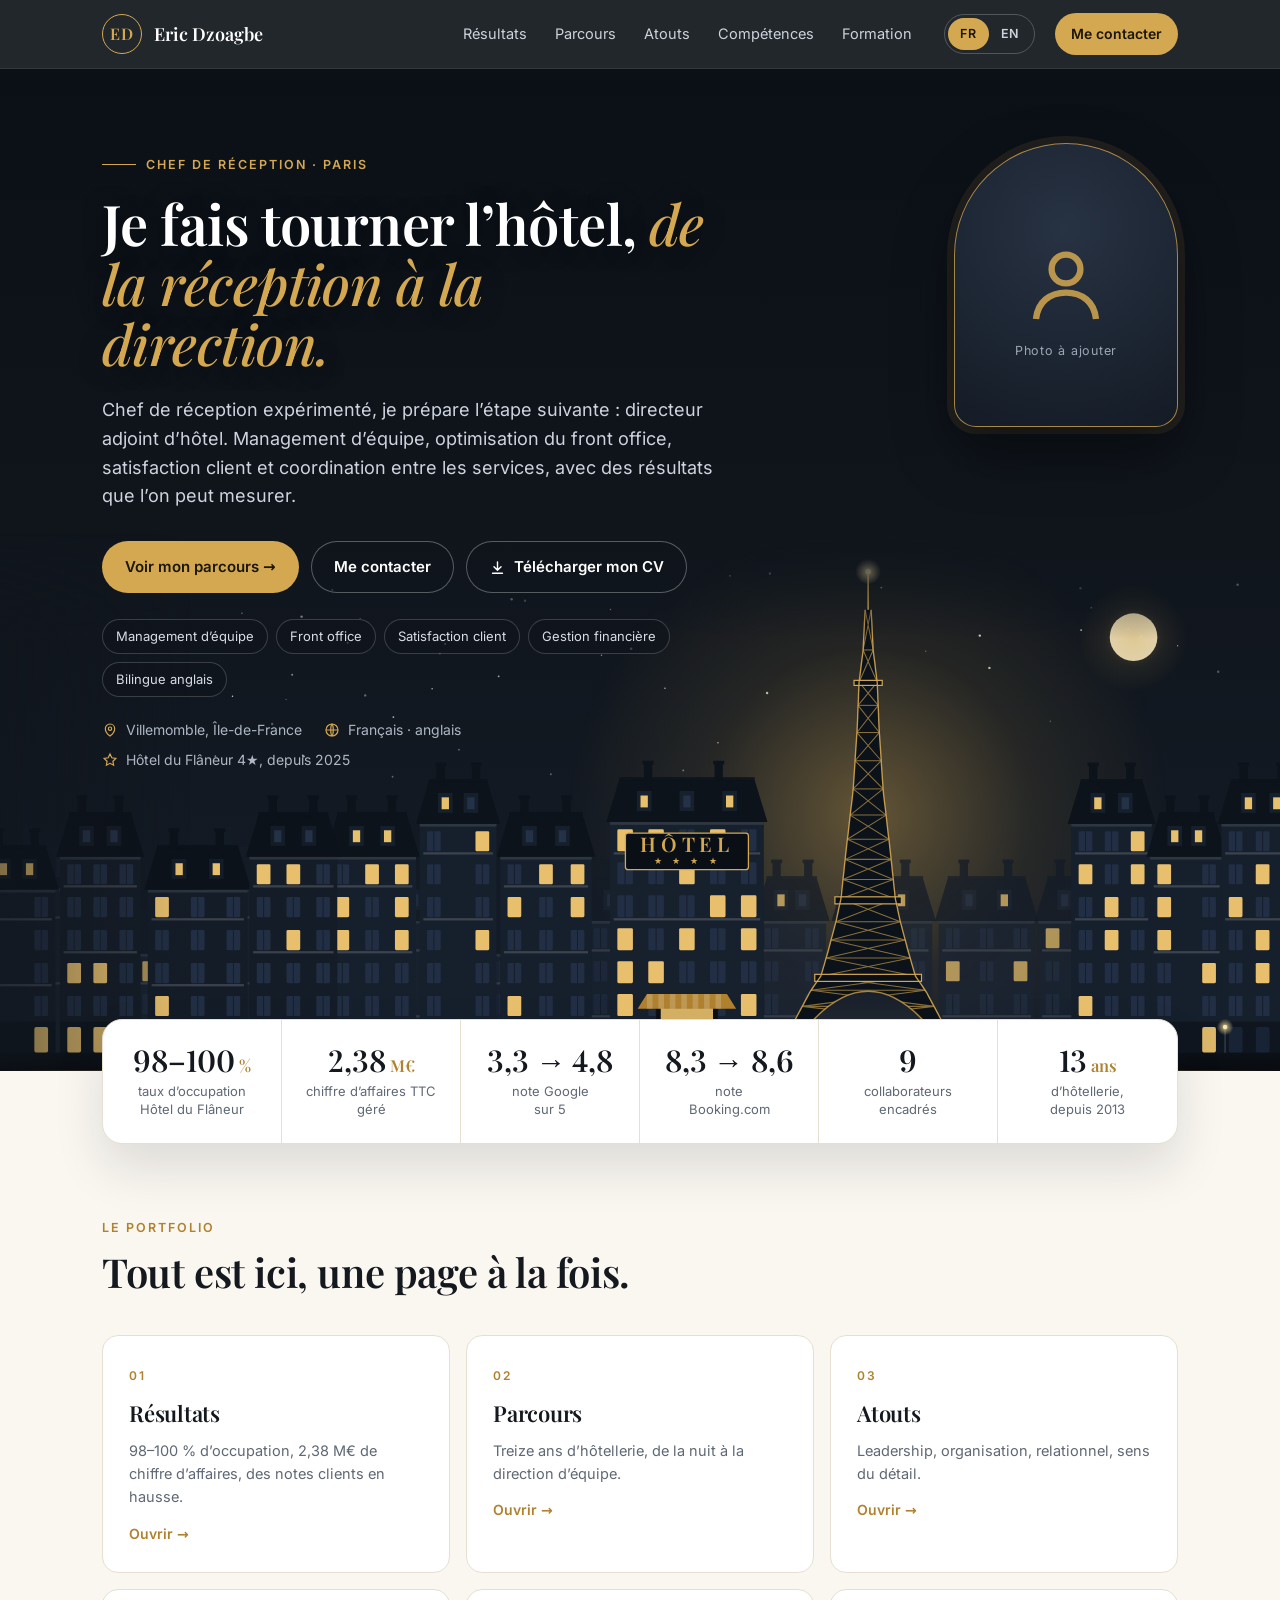
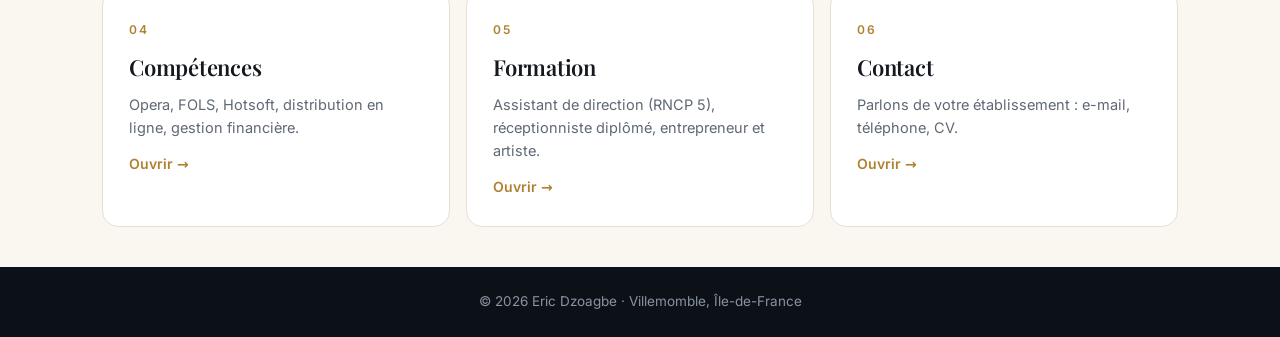
==== index.html @ 658d8da0 "Publish Eric Dzoagbe's portfolio: 7 pages, French and English Home, results, career, strengths, skil" ====
<!doctype html>
<html lang="fr">
<head>
<meta charset="utf-8">
<meta name="viewport" content="width=device-width, initial-scale=1">
<title data-en="Eric Dzoagbe · Deputy hotel director">Eric Dzoagbe · Directeur adjoint d’hôtel</title>
<meta name="description" content="Eric Dzoagbe, chef de réception à Paris, 13 ans d’hôtellerie : management d’équipe, front office, satisfaction client et résultats mesurés.">
<link rel="stylesheet" href="style.css">
</head>
<body>
<header><div class="wrap bar">
  <a class="brand" href="index.html" aria-label="Eric Dzoagbe, accueil"><span class="mono">ED</span><b>Eric Dzoagbe</b></a>
  <nav aria-label="Navigation"><a href="resultats.html" data-en="Results">Résultats</a><a href="parcours.html" data-en="Career">Parcours</a><a href="atouts.html" data-en="Strengths">Atouts</a><a href="competences.html" data-en="Skills">Compétences</a><a href="formation.html" data-en="Education">Formation</a><a class="only-menu" href="contact.html" data-en="Contact">Contact</a></nav>
  <div class="lang" role="group" aria-label="Langue / Language"><button type="button" data-lang="fr" aria-pressed="true">FR</button><button type="button" data-lang="en" aria-pressed="false">EN</button></div>
  <a class="cta-nav" href="contact.html" data-en="Contact me">Me contacter</a>
  <button class="menu-btn" type="button" aria-label="Menu" aria-expanded="false">☰</button>
</div></header>
<main id="top">
<section class="hero">
  <svg class="skyline" viewBox="0 -30 1600 590" preserveAspectRatio="xMaxYMax slice" aria-hidden="true" focusable="false" xmlns="http://www.w3.org/2000/svg"><defs>
 <linearGradient id="skyfill" x1="0" y1="0" x2="0" y2="1"><stop offset="0" stop-color="#171f2b"/><stop offset="1" stop-color="#2a2f35"/></linearGradient>
 <radialGradient id="glow" cx=".5" cy=".5" r=".5"><stop offset="0" stop-color="#d4a851" stop-opacity=".42"/><stop offset=".55" stop-color="#d4a851" stop-opacity=".10"/><stop offset="1" stop-color="#d4a851" stop-opacity="0"/></radialGradient>
 <radialGradient id="beacon" cx=".5" cy=".5" r=".5"><stop offset="0" stop-color="#ffe8a8" stop-opacity=".95"/><stop offset="1" stop-color="#ffe8a8" stop-opacity="0"/></radialGradient>
 <linearGradient id="fadeL" x1="0" y1="0" x2="1" y2="0"><stop offset="0" stop-color="#10151c" stop-opacity="1"/><stop offset=".5" stop-color="#10151c" stop-opacity="0"/></linearGradient>
 <linearGradient id="ground" x1="0" y1="0" x2="0" y2="1"><stop offset="0" stop-color="#0c1117"/><stop offset="1" stop-color="#080b10"/></linearGradient>
</defs><circle cx="775.1" cy="46.2" r="1.3" fill="#fff" opacity="0.28"/><circle cx="1382.0" cy="32.6" r="1.3" fill="#fff" opacity="0.28"/><circle cx="999.1" cy="19.0" r="1.0" fill="#fff" opacity="0.48"/><circle cx="673.6" cy="142.3" r="0.8" fill="#fff" opacity="0.70"/><circle cx="531.0" cy="63.6" r="1.3" fill="#fff" opacity="0.57"/><circle cx="455.5" cy="150.5" r="0.8" fill="#fff" opacity="0.79"/><circle cx="436.8" cy="216.0" r="1.0" fill="#fff" opacity="0.48"/><circle cx="1039.6" cy="147.0" r="1.3" fill="#fff" opacity="0.70"/><circle cx="600.5" cy="149.6" r="1.3" fill="#fff" opacity="0.35"/><circle cx="498.9" cy="180.9" r="1.3" fill="#fff" opacity="0.28"/><circle cx="631.3" cy="173.3" r="1.0" fill="#fff" opacity="0.68"/><circle cx="948.0" cy="231.6" r="1.0" fill="#fff" opacity="0.41"/><circle cx="1349.1" cy="177.8" r="0.8" fill="#fff" opacity="0.30"/><circle cx="746.3" cy="128.8" r="1.0" fill="#fff" opacity="0.65"/><circle cx="731.3" cy="245.2" r="0.8" fill="#fff" opacity="0.53"/><circle cx="581.3" cy="92.1" r="1.0" fill="#fff" opacity="0.48"/><circle cx="1553.7" cy="28.6" r="1.3" fill="#fff" opacity="0.57"/><circle cx="1448.1" cy="85.3" r="1.3" fill="#fff" opacity="0.44"/><circle cx="985.9" cy="201.3" r="0.8" fill="#fff" opacity="0.71"/><circle cx="1532.5" cy="123.8" r="1.3" fill="#fff" opacity="0.29"/><circle cx="1272.0" cy="84.3" r="1.3" fill="#fff" opacity="0.80"/><circle cx="1382.7" cy="78.3" r="1.0" fill="#fff" opacity="0.74"/><circle cx="803.3" cy="235.8" r="1.0" fill="#fff" opacity="0.34"/><circle cx="522.9" cy="24.1" r="1.0" fill="#fff" opacity="0.32"/><circle cx="682.1" cy="103.8" r="1.0" fill="#fff" opacity="0.29"/><circle cx="928.0" cy="141.9" r="0.8" fill="#fff" opacity="0.70"/><circle cx="1434.1" cy="76.8" r="1.0" fill="#fff" opacity="0.79"/><circle cx="1212.9" cy="101.3" r="0.8" fill="#fff" opacity="0.33"/><circle cx="595.0" cy="65.7" r="0.8" fill="#fff" opacity="0.26"/><circle cx="1393.9" cy="53.8" r="1.0" fill="#fff" opacity="0.25"/><circle cx="891.1" cy="98.6" r="1.3" fill="#fff" opacity="0.43"/><circle cx="533.1" cy="216.2" r="1.3" fill="#fff" opacity="0.61"/><circle cx="1282.5" cy="119.6" r="1.3" fill="#fff" opacity="0.69"/><circle cx="858.7" cy="105.8" r="0.8" fill="#fff" opacity="0.51"/><circle cx="868.5" cy="55.7" r="0.8" fill="#fff" opacity="0.49"/><circle cx="514.1" cy="154.2" r="0.8" fill="#fff" opacity="0.25"/><circle cx="564.5" cy="34.4" r="1.0" fill="#fff" opacity="0.59"/><circle cx="465.8" cy="59.9" r="1.0" fill="#fff" opacity="0.33"/><circle cx="687.8" cy="93.4" r="1.0" fill="#fff" opacity="0.51"/><circle cx="520.7" cy="127.1" r="1.0" fill="#fff" opacity="0.51"/><circle cx="760.5" cy="44.6" r="1.3" fill="#fff" opacity="0.44"/><circle cx="703.0" cy="208.9" r="0.8" fill="#fff" opacity="0.53"/><circle cx="630.4" cy="238.5" r="1.0" fill="#fff" opacity="0.33"/><circle cx="1042.7" cy="16.5" r="1.3" fill="#fff" opacity="0.41"/><circle cx="1164.4" cy="31.8" r="1.0" fill="#fff" opacity="0.54"/><circle cx="1488.1" cy="95.4" r="0.8" fill="#fff" opacity="0.54"/><circle cx="1440" cy="86" r="26" fill="#f6e9c4" opacity=".92"/><circle cx="1452" cy="80" r="23" fill="#10151c" opacity=".0"/><circle cx="1440" cy="86" r="60" fill="url(#glow)" opacity=".8"/><circle cx="1150" cy="280" r="330" fill="url(#glow)"/><g opacity=".72"><rect x="-20.0" y="396.0" width="102.0" height="144.0" fill="#1a2433"/><rect x="-20.0" y="396.0" width="102.0" height="3.0" fill="#ffffff" opacity=".10"/><polygon points="-24.0,396.0 86.0,396.0 72.0,350.0 -10.0,350.0" fill="#141c28"/><rect x="-10.0" y="347.0" width="82.0" height="4.0" fill="#141c28" opacity=".9"/><rect x="4.5" y="362.0" width="16.0" height="22.0" fill="#1a2433"/><polygon points="2.5,362.0 12.5,352.0 22.5,362.0" fill="#141c28"/><rect x="8.5" y="367.0" width="8.0" height="13.0" fill="#26354b" opacity=".9"/><rect x="41.5" y="362.0" width="16.0" height="22.0" fill="#1a2433"/><polygon points="39.5,362.0 49.5,352.0 59.5,362.0" fill="#141c28"/><rect x="45.5" y="367.0" width="8.0" height="13.0" fill="#26354b" opacity=".9"/><rect x="2.4" y="332.0" width="9.0" height="18.0" fill="#141c28"/><rect x="0.9" y="329.0" width="12.0" height="4.0" fill="#141c28"/><rect x="49.4" y="332.0" width="9.0" height="18.0" fill="#141c28"/><rect x="47.9" y="329.0" width="12.0" height="4.0" fill="#141c28"/><rect x="-16.0" y="427.0" width="94.0" height="2.5" fill="#ffffff" opacity=".16"/><rect x="-12.0" y="404.0" width="15.0" height="22.0" fill="#222f44" opacity=".95" rx="1.5"/><rect x="-5.0" y="404.0" width="1.0" height="22.0" fill="#0b1119" opacity=".55"/><rect x="23.5" y="404.0" width="15.0" height="22.0" fill="#222f44" opacity=".95" rx="1.5"/><rect x="30.5" y="404.0" width="1.0" height="22.0" fill="#0b1119" opacity=".55"/><rect x="59.0" y="404.0" width="15.0" height="22.0" fill="#222f44" opacity=".95" rx="1.5"/><rect x="66.0" y="404.0" width="1.0" height="22.0" fill="#0b1119" opacity=".55"/><rect x="-12.0" y="440.0" width="15.0" height="22.0" fill="#222f44" opacity=".95" rx="1.5"/><rect x="-5.0" y="440.0" width="1.0" height="22.0" fill="#0b1119" opacity=".55"/><rect x="23.5" y="440.0" width="15.0" height="22.0" fill="#222f44" opacity=".95" rx="1.5"/><rect x="30.5" y="440.0" width="1.0" height="22.0" fill="#0b1119" opacity=".55"/><rect x="59.0" y="440.0" width="15.0" height="22.0" fill="#222f44" opacity=".95" rx="1.5"/><rect x="66.0" y="440.0" width="1.0" height="22.0" fill="#0b1119" opacity=".55"/><rect x="-16.0" y="499.0" width="94.0" height="2.5" fill="#ffffff" opacity=".16"/><rect x="-12.0" y="476.0" width="15.0" height="22.0" fill="#222f44" opacity=".95" rx="1.5"/><rect x="-5.0" y="476.0" width="1.0" height="22.0" fill="#0b1119" opacity=".55"/><rect x="23.5" y="476.0" width="15.0" height="22.0" fill="#222f44" opacity=".95" rx="1.5"/><rect x="30.5" y="476.0" width="1.0" height="22.0" fill="#0b1119" opacity=".55"/><rect x="59.0" y="476.0" width="15.0" height="22.0" fill="#222f44" opacity=".95" rx="1.5"/><rect x="66.0" y="476.0" width="1.0" height="22.0" fill="#0b1119" opacity=".55"/><rect x="-12.0" y="512.0" width="15.0" height="22.0" fill="#222f44" opacity=".95" rx="1.5"/><rect x="-5.0" y="512.0" width="1.0" height="22.0" fill="#0b1119" opacity=".55"/><rect x="23.5" y="512.0" width="15.0" height="22.0" fill="#222f44" opacity=".95" rx="1.5"/><rect x="30.5" y="512.0" width="1.0" height="22.0" fill="#0b1119" opacity=".55"/><rect x="59.0" y="512.0" width="15.0" height="22.0" fill="#222f44" opacity=".95" rx="1.5"/><rect x="66.0" y="512.0" width="1.0" height="22.0" fill="#0b1119" opacity=".55"/></g><g opacity=".72"><rect x="87.0" y="360.0" width="114.0" height="180.0" fill="#1a2433"/><rect x="87.0" y="360.0" width="114.0" height="3.0" fill="#ffffff" opacity=".10"/><polygon points="83.0,360.0 205.0,360.0 191.0,314.0 97.0,314.0" fill="#141c28"/><rect x="97.0" y="311.0" width="94.0" height="4.0" fill="#141c28" opacity=".9"/><rect x="114.5" y="326.0" width="16.0" height="22.0" fill="#1a2433"/><polygon points="112.5,326.0 122.5,316.0 132.5,326.0" fill="#141c28"/><rect x="118.5" y="331.0" width="8.0" height="13.0" fill="#26354b" opacity=".9"/><rect x="157.5" y="326.0" width="16.0" height="22.0" fill="#1a2433"/><polygon points="155.5,326.0 165.5,316.0 175.5,326.0" fill="#141c28"/><rect x="161.5" y="331.0" width="8.0" height="13.0" fill="#26354b" opacity=".9"/><rect x="112.1" y="296.0" width="9.0" height="18.0" fill="#141c28"/><rect x="110.6" y="293.0" width="12.0" height="4.0" fill="#141c28"/><rect x="164.5" y="296.0" width="9.0" height="18.0" fill="#141c28"/><rect x="163.0" y="293.0" width="12.0" height="4.0" fill="#141c28"/><rect x="91.0" y="391.0" width="106.0" height="2.5" fill="#ffffff" opacity=".16"/><rect x="95.0" y="368.0" width="15.0" height="22.0" fill="#222f44" opacity=".95" rx="1.5"/><rect x="102.0" y="368.0" width="1.0" height="22.0" fill="#0b1119" opacity=".55"/><rect x="122.7" y="368.0" width="15.0" height="22.0" fill="#222f44" opacity=".95" rx="1.5"/><rect x="129.7" y="368.0" width="1.0" height="22.0" fill="#0b1119" opacity=".55"/><rect x="150.3" y="368.0" width="15.0" height="22.0" fill="#222f44" opacity=".95" rx="1.5"/><rect x="157.3" y="368.0" width="1.0" height="22.0" fill="#0b1119" opacity=".55"/><rect x="178.0" y="368.0" width="15.0" height="22.0" fill="#222f44" opacity=".95" rx="1.5"/><rect x="185.0" y="368.0" width="1.0" height="22.0" fill="#0b1119" opacity=".55"/><rect x="95.0" y="404.0" width="15.0" height="22.0" fill="#222f44" opacity=".95" rx="1.5"/><rect x="102.0" y="404.0" width="1.0" height="22.0" fill="#0b1119" opacity=".55"/><rect x="122.7" y="404.0" width="15.0" height="22.0" fill="#222f44" opacity=".95" rx="1.5"/><rect x="129.7" y="404.0" width="1.0" height="22.0" fill="#0b1119" opacity=".55"/><rect x="150.3" y="404.0" width="15.0" height="22.0" fill="#222f44" opacity=".95" rx="1.5"/><rect x="157.3" y="404.0" width="1.0" height="22.0" fill="#0b1119" opacity=".55"/><rect x="178.0" y="404.0" width="15.0" height="22.0" fill="#222f44" opacity=".95" rx="1.5"/><rect x="185.0" y="404.0" width="1.0" height="22.0" fill="#0b1119" opacity=".55"/><rect x="91.0" y="463.0" width="106.0" height="2.5" fill="#ffffff" opacity=".16"/><rect x="95.0" y="440.0" width="15.0" height="22.0" fill="#222f44" opacity=".95" rx="1.5"/><rect x="102.0" y="440.0" width="1.0" height="22.0" fill="#0b1119" opacity=".55"/><rect x="122.7" y="440.0" width="15.0" height="22.0" fill="#222f44" opacity=".95" rx="1.5"/><rect x="129.7" y="440.0" width="1.0" height="22.0" fill="#0b1119" opacity=".55"/><rect x="150.3" y="440.0" width="15.0" height="22.0" fill="#222f44" opacity=".95" rx="1.5"/><rect x="157.3" y="440.0" width="1.0" height="22.0" fill="#0b1119" opacity=".55"/><rect x="178.0" y="440.0" width="15.0" height="22.0" fill="#222f44" opacity=".95" rx="1.5"/><rect x="185.0" y="440.0" width="1.0" height="22.0" fill="#0b1119" opacity=".55"/><rect x="95.0" y="476.0" width="15.0" height="22.0" fill="#222f44" opacity=".95" rx="1.5"/><rect x="102.0" y="476.0" width="1.0" height="22.0" fill="#0b1119" opacity=".55"/><rect x="122.7" y="476.0" width="15.0" height="22.0" fill="#222f44" opacity=".95" rx="1.5"/><rect x="129.7" y="476.0" width="1.0" height="22.0" fill="#0b1119" opacity=".55"/><rect x="150.3" y="476.0" width="15.0" height="22.0" fill="#f3c971" opacity=".95" rx="1.5"/><rect x="178.0" y="476.0" width="15.0" height="22.0" fill="#222f44" opacity=".95" rx="1.5"/><rect x="185.0" y="476.0" width="1.0" height="22.0" fill="#0b1119" opacity=".55"/><rect x="95.0" y="512.0" width="15.0" height="22.0" fill="#222f44" opacity=".95" rx="1.5"/><rect x="102.0" y="512.0" width="1.0" height="22.0" fill="#0b1119" opacity=".55"/><rect x="122.7" y="512.0" width="15.0" height="22.0" fill="#222f44" opacity=".95" rx="1.5"/><rect x="129.7" y="512.0" width="1.0" height="22.0" fill="#0b1119" opacity=".55"/><rect x="150.3" y="512.0" width="15.0" height="22.0" fill="#222f44" opacity=".95" rx="1.5"/><rect x="157.3" y="512.0" width="1.0" height="22.0" fill="#0b1119" opacity=".55"/><rect x="178.0" y="512.0" width="15.0" height="22.0" fill="#222f44" opacity=".95" rx="1.5"/><rect x="185.0" y="512.0" width="1.0" height="22.0" fill="#0b1119" opacity=".55"/></g><g opacity=".72"><rect x="205.0" y="360.0" width="97.0" height="180.0" fill="#1a2433"/><rect x="205.0" y="360.0" width="97.0" height="3.0" fill="#ffffff" opacity=".10"/><polygon points="201.0,360.0 306.0,360.0 292.0,314.0 215.0,314.0" fill="#141c28"/><rect x="215.0" y="311.0" width="77.0" height="4.0" fill="#141c28" opacity=".9"/><rect x="228.2" y="326.0" width="16.0" height="22.0" fill="#1a2433"/><polygon points="226.2,326.0 236.2,316.0 246.2,326.0" fill="#141c28"/><rect x="232.2" y="331.0" width="8.0" height="13.0" fill="#f3c971" opacity=".95"/><rect x="262.8" y="326.0" width="16.0" height="22.0" fill="#1a2433"/><polygon points="260.8,326.0 270.8,316.0 280.8,326.0" fill="#141c28"/><rect x="266.8" y="331.0" width="8.0" height="13.0" fill="#26354b" opacity=".9"/><rect x="226.3" y="296.0" width="9.0" height="18.0" fill="#141c28"/><rect x="224.8" y="293.0" width="12.0" height="4.0" fill="#141c28"/><rect x="271.0" y="296.0" width="9.0" height="18.0" fill="#141c28"/><rect x="269.5" y="293.0" width="12.0" height="4.0" fill="#141c28"/><rect x="209.0" y="391.0" width="89.0" height="2.5" fill="#ffffff" opacity=".16"/><rect x="213.0" y="368.0" width="15.0" height="22.0" fill="#222f44" opacity=".95" rx="1.5"/><rect x="220.0" y="368.0" width="1.0" height="22.0" fill="#0b1119" opacity=".55"/><rect x="246.0" y="368.0" width="15.0" height="22.0" fill="#222f44" opacity=".95" rx="1.5"/><rect x="253.0" y="368.0" width="1.0" height="22.0" fill="#0b1119" opacity=".55"/><rect x="279.0" y="368.0" width="15.0" height="22.0" fill="#222f44" opacity=".95" rx="1.5"/><rect x="286.0" y="368.0" width="1.0" height="22.0" fill="#0b1119" opacity=".55"/><rect x="213.0" y="404.0" width="15.0" height="22.0" fill="#222f44" opacity=".95" rx="1.5"/><rect x="220.0" y="404.0" width="1.0" height="22.0" fill="#0b1119" opacity=".55"/><rect x="246.0" y="404.0" width="15.0" height="22.0" fill="#222f44" opacity=".95" rx="1.5"/><rect x="253.0" y="404.0" width="1.0" height="22.0" fill="#0b1119" opacity=".55"/><rect x="279.0" y="404.0" width="15.0" height="22.0" fill="#222f44" opacity=".95" rx="1.5"/><rect x="286.0" y="404.0" width="1.0" height="22.0" fill="#0b1119" opacity=".55"/><rect x="209.0" y="463.0" width="89.0" height="2.5" fill="#ffffff" opacity=".16"/><rect x="213.0" y="440.0" width="15.0" height="22.0" fill="#222f44" opacity=".95" rx="1.5"/><rect x="220.0" y="440.0" width="1.0" height="22.0" fill="#0b1119" opacity=".55"/><rect x="246.0" y="440.0" width="15.0" height="22.0" fill="#222f44" opacity=".95" rx="1.5"/><rect x="253.0" y="440.0" width="1.0" height="22.0" fill="#0b1119" opacity=".55"/><rect x="279.0" y="440.0" width="15.0" height="22.0" fill="#222f44" opacity=".95" rx="1.5"/><rect x="286.0" y="440.0" width="1.0" height="22.0" fill="#0b1119" opacity=".55"/><rect x="213.0" y="476.0" width="15.0" height="22.0" fill="#222f44" opacity=".95" rx="1.5"/><rect x="220.0" y="476.0" width="1.0" height="22.0" fill="#0b1119" opacity=".55"/><rect x="246.0" y="476.0" width="15.0" height="22.0" fill="#222f44" opacity=".95" rx="1.5"/><rect x="253.0" y="476.0" width="1.0" height="22.0" fill="#0b1119" opacity=".55"/><rect x="279.0" y="476.0" width="15.0" height="22.0" fill="#222f44" opacity=".95" rx="1.5"/><rect x="286.0" y="476.0" width="1.0" height="22.0" fill="#0b1119" opacity=".55"/><rect x="213.0" y="512.0" width="15.0" height="22.0" fill="#222f44" opacity=".95" rx="1.5"/><rect x="220.0" y="512.0" width="1.0" height="22.0" fill="#0b1119" opacity=".55"/><rect x="246.0" y="512.0" width="15.0" height="22.0" fill="#222f44" opacity=".95" rx="1.5"/><rect x="253.0" y="512.0" width="1.0" height="22.0" fill="#0b1119" opacity=".55"/><rect x="279.0" y="512.0" width="15.0" height="22.0" fill="#222f44" opacity=".95" rx="1.5"/><rect x="286.0" y="512.0" width="1.0" height="22.0" fill="#0b1119" opacity=".55"/></g><g opacity=".72"><rect x="312.0" y="432.0" width="105.0" height="108.0" fill="#1a2433"/><rect x="312.0" y="432.0" width="105.0" height="3.0" fill="#ffffff" opacity=".10"/><polygon points="308.0,432.0 421.0,432.0 407.0,386.0 322.0,386.0" fill="#141c28"/><rect x="322.0" y="383.0" width="85.0" height="4.0" fill="#141c28" opacity=".9"/><rect x="337.2" y="398.0" width="16.0" height="22.0" fill="#1a2433"/><polygon points="335.2,398.0 345.2,388.0 355.2,398.0" fill="#141c28"/><rect x="341.2" y="403.0" width="8.0" height="13.0" fill="#f3c971" opacity=".95"/><rect x="375.8" y="398.0" width="16.0" height="22.0" fill="#1a2433"/><polygon points="373.8,398.0 383.8,388.0 393.8,398.0" fill="#141c28"/><rect x="379.8" y="403.0" width="8.0" height="13.0" fill="#26354b" opacity=".9"/><rect x="335.1" y="368.0" width="9.0" height="18.0" fill="#141c28"/><rect x="333.6" y="365.0" width="12.0" height="4.0" fill="#141c28"/><rect x="383.4" y="368.0" width="9.0" height="18.0" fill="#141c28"/><rect x="381.9" y="365.0" width="12.0" height="4.0" fill="#141c28"/><rect x="316.0" y="463.0" width="97.0" height="2.5" fill="#ffffff" opacity=".16"/><rect x="320.0" y="440.0" width="15.0" height="22.0" fill="#222f44" opacity=".95" rx="1.5"/><rect x="327.0" y="440.0" width="1.0" height="22.0" fill="#0b1119" opacity=".55"/><rect x="357.0" y="440.0" width="15.0" height="22.0" fill="#f3c971" opacity=".95" rx="1.5"/><rect x="394.0" y="440.0" width="15.0" height="22.0" fill="#222f44" opacity=".95" rx="1.5"/><rect x="401.0" y="440.0" width="1.0" height="22.0" fill="#0b1119" opacity=".55"/><rect x="320.0" y="476.0" width="15.0" height="22.0" fill="#222f44" opacity=".95" rx="1.5"/><rect x="327.0" y="476.0" width="1.0" height="22.0" fill="#0b1119" opacity=".55"/><rect x="357.0" y="476.0" width="15.0" height="22.0" fill="#222f44" opacity=".95" rx="1.5"/><rect x="364.0" y="476.0" width="1.0" height="22.0" fill="#0b1119" opacity=".55"/><rect x="394.0" y="476.0" width="15.0" height="22.0" fill="#222f44" opacity=".95" rx="1.5"/><rect x="401.0" y="476.0" width="1.0" height="22.0" fill="#0b1119" opacity=".55"/><rect x="316.0" y="535.0" width="97.0" height="2.5" fill="#ffffff" opacity=".16"/><rect x="320.0" y="512.0" width="15.0" height="22.0" fill="#222f44" opacity=".95" rx="1.5"/><rect x="327.0" y="512.0" width="1.0" height="22.0" fill="#0b1119" opacity=".55"/><rect x="357.0" y="512.0" width="15.0" height="22.0" fill="#f3c971" opacity=".95" rx="1.5"/><rect x="394.0" y="512.0" width="15.0" height="22.0" fill="#222f44" opacity=".95" rx="1.5"/><rect x="401.0" y="512.0" width="1.0" height="22.0" fill="#0b1119" opacity=".55"/></g><g opacity=".72"><rect x="427.0" y="360.0" width="85.0" height="180.0" fill="#1a2433"/><rect x="427.0" y="360.0" width="85.0" height="3.0" fill="#ffffff" opacity=".10"/><polygon points="423.0,360.0 516.0,360.0 502.0,314.0 437.0,314.0" fill="#141c28"/><rect x="437.0" y="311.0" width="65.0" height="4.0" fill="#141c28" opacity=".9"/><rect x="447.2" y="326.0" width="16.0" height="22.0" fill="#1a2433"/><polygon points="445.2,326.0 455.2,316.0 465.2,326.0" fill="#141c28"/><rect x="451.2" y="331.0" width="8.0" height="13.0" fill="#f3c971" opacity=".95"/><rect x="475.8" y="326.0" width="16.0" height="22.0" fill="#1a2433"/><polygon points="473.8,326.0 483.8,316.0 493.8,326.0" fill="#141c28"/><rect x="479.8" y="331.0" width="8.0" height="13.0" fill="#26354b" opacity=".9"/><rect x="445.7" y="296.0" width="9.0" height="18.0" fill="#141c28"/><rect x="444.2" y="293.0" width="12.0" height="4.0" fill="#141c28"/><rect x="484.8" y="296.0" width="9.0" height="18.0" fill="#141c28"/><rect x="483.3" y="293.0" width="12.0" height="4.0" fill="#141c28"/><rect x="431.0" y="391.0" width="77.0" height="2.5" fill="#ffffff" opacity=".16"/><rect x="435.0" y="368.0" width="15.0" height="22.0" fill="#222f44" opacity=".95" rx="1.5"/><rect x="442.0" y="368.0" width="1.0" height="22.0" fill="#0b1119" opacity=".55"/><rect x="489.0" y="368.0" width="15.0" height="22.0" fill="#f3c971" opacity=".95" rx="1.5"/><rect x="435.0" y="404.0" width="15.0" height="22.0" fill="#222f44" opacity=".95" rx="1.5"/><rect x="442.0" y="404.0" width="1.0" height="22.0" fill="#0b1119" opacity=".55"/><rect x="489.0" y="404.0" width="15.0" height="22.0" fill="#222f44" opacity=".95" rx="1.5"/><rect x="496.0" y="404.0" width="1.0" height="22.0" fill="#0b1119" opacity=".55"/><rect x="431.0" y="463.0" width="77.0" height="2.5" fill="#ffffff" opacity=".16"/><rect x="435.0" y="440.0" width="15.0" height="22.0" fill="#222f44" opacity=".95" rx="1.5"/><rect x="442.0" y="440.0" width="1.0" height="22.0" fill="#0b1119" opacity=".55"/><rect x="489.0" y="440.0" width="15.0" height="22.0" fill="#222f44" opacity=".95" rx="1.5"/><rect x="496.0" y="440.0" width="1.0" height="22.0" fill="#0b1119" opacity=".55"/><rect x="435.0" y="476.0" width="15.0" height="22.0" fill="#222f44" opacity=".95" rx="1.5"/><rect x="442.0" y="476.0" width="1.0" height="22.0" fill="#0b1119" opacity=".55"/><rect x="489.0" y="476.0" width="15.0" height="22.0" fill="#222f44" opacity=".95" rx="1.5"/><rect x="496.0" y="476.0" width="1.0" height="22.0" fill="#0b1119" opacity=".55"/><rect x="435.0" y="512.0" width="15.0" height="22.0" fill="#222f44" opacity=".95" rx="1.5"/><rect x="442.0" y="512.0" width="1.0" height="22.0" fill="#0b1119" opacity=".55"/><rect x="489.0" y="512.0" width="15.0" height="22.0" fill="#222f44" opacity=".95" rx="1.5"/><rect x="496.0" y="512.0" width="1.0" height="22.0" fill="#0b1119" opacity=".55"/></g><g opacity=".72"><rect x="516.0" y="360.0" width="103.0" height="180.0" fill="#1a2433"/><rect x="516.0" y="360.0" width="103.0" height="3.0" fill="#ffffff" opacity=".10"/><polygon points="512.0,360.0 623.0,360.0 609.0,314.0 526.0,314.0" fill="#141c28"/><rect x="526.0" y="311.0" width="83.0" height="4.0" fill="#141c28" opacity=".9"/><rect x="540.8" y="326.0" width="16.0" height="22.0" fill="#1a2433"/><polygon points="538.8,326.0 548.8,316.0 558.8,326.0" fill="#141c28"/><rect x="544.8" y="331.0" width="8.0" height="13.0" fill="#f3c971" opacity=".95"/><rect x="578.2" y="326.0" width="16.0" height="22.0" fill="#1a2433"/><polygon points="576.2,326.0 586.2,316.0 596.2,326.0" fill="#141c28"/><rect x="582.2" y="331.0" width="8.0" height="13.0" fill="#26354b" opacity=".9"/><rect x="538.7" y="296.0" width="9.0" height="18.0" fill="#141c28"/><rect x="537.2" y="293.0" width="12.0" height="4.0" fill="#141c28"/><rect x="586.0" y="296.0" width="9.0" height="18.0" fill="#141c28"/><rect x="584.5" y="293.0" width="12.0" height="4.0" fill="#141c28"/><rect x="520.0" y="391.0" width="95.0" height="2.5" fill="#ffffff" opacity=".16"/><rect x="524.0" y="368.0" width="15.0" height="22.0" fill="#222f44" opacity=".95" rx="1.5"/><rect x="531.0" y="368.0" width="1.0" height="22.0" fill="#0b1119" opacity=".55"/><rect x="560.0" y="368.0" width="15.0" height="22.0" fill="#f3c971" opacity=".95" rx="1.5"/><rect x="596.0" y="368.0" width="15.0" height="22.0" fill="#222f44" opacity=".95" rx="1.5"/><rect x="603.0" y="368.0" width="1.0" height="22.0" fill="#0b1119" opacity=".55"/><rect x="524.0" y="404.0" width="15.0" height="22.0" fill="#222f44" opacity=".95" rx="1.5"/><rect x="531.0" y="404.0" width="1.0" height="22.0" fill="#0b1119" opacity=".55"/><rect x="560.0" y="404.0" width="15.0" height="22.0" fill="#222f44" opacity=".95" rx="1.5"/><rect x="567.0" y="404.0" width="1.0" height="22.0" fill="#0b1119" opacity=".55"/><rect x="596.0" y="404.0" width="15.0" height="22.0" fill="#222f44" opacity=".95" rx="1.5"/><rect x="603.0" y="404.0" width="1.0" height="22.0" fill="#0b1119" opacity=".55"/><rect x="520.0" y="463.0" width="95.0" height="2.5" fill="#ffffff" opacity=".16"/><rect x="524.0" y="440.0" width="15.0" height="22.0" fill="#222f44" opacity=".95" rx="1.5"/><rect x="531.0" y="440.0" width="1.0" height="22.0" fill="#0b1119" opacity=".55"/><rect x="560.0" y="440.0" width="15.0" height="22.0" fill="#222f44" opacity=".95" rx="1.5"/><rect x="567.0" y="440.0" width="1.0" height="22.0" fill="#0b1119" opacity=".55"/><rect x="596.0" y="440.0" width="15.0" height="22.0" fill="#222f44" opacity=".95" rx="1.5"/><rect x="603.0" y="440.0" width="1.0" height="22.0" fill="#0b1119" opacity=".55"/><rect x="524.0" y="476.0" width="15.0" height="22.0" fill="#222f44" opacity=".95" rx="1.5"/><rect x="531.0" y="476.0" width="1.0" height="22.0" fill="#0b1119" opacity=".55"/><rect x="560.0" y="476.0" width="15.0" height="22.0" fill="#222f44" opacity=".95" rx="1.5"/><rect x="567.0" y="476.0" width="1.0" height="22.0" fill="#0b1119" opacity=".55"/><rect x="596.0" y="476.0" width="15.0" height="22.0" fill="#f3c971" opacity=".95" rx="1.5"/><rect x="524.0" y="512.0" width="15.0" height="22.0" fill="#222f44" opacity=".95" rx="1.5"/><rect x="531.0" y="512.0" width="1.0" height="22.0" fill="#0b1119" opacity=".55"/><rect x="560.0" y="512.0" width="15.0" height="22.0" fill="#222f44" opacity=".95" rx="1.5"/><rect x="567.0" y="512.0" width="1.0" height="22.0" fill="#0b1119" opacity=".55"/><rect x="596.0" y="512.0" width="15.0" height="22.0" fill="#222f44" opacity=".95" rx="1.5"/><rect x="603.0" y="512.0" width="1.0" height="22.0" fill="#0b1119" opacity=".55"/></g><g opacity=".72"><rect x="622.0" y="396.0" width="102.0" height="144.0" fill="#1a2433"/><rect x="622.0" y="396.0" width="102.0" height="3.0" fill="#ffffff" opacity=".10"/><polygon points="618.0,396.0 728.0,396.0 714.0,350.0 632.0,350.0" fill="#141c28"/><rect x="632.0" y="347.0" width="82.0" height="4.0" fill="#141c28" opacity=".9"/><rect x="646.5" y="362.0" width="16.0" height="22.0" fill="#1a2433"/><polygon points="644.5,362.0 654.5,352.0 664.5,362.0" fill="#141c28"/><rect x="650.5" y="367.0" width="8.0" height="13.0" fill="#26354b" opacity=".9"/><rect x="683.5" y="362.0" width="16.0" height="22.0" fill="#1a2433"/><polygon points="681.5,362.0 691.5,352.0 701.5,362.0" fill="#141c28"/><rect x="687.5" y="367.0" width="8.0" height="13.0" fill="#26354b" opacity=".9"/><rect x="644.4" y="332.0" width="9.0" height="18.0" fill="#141c28"/><rect x="642.9" y="329.0" width="12.0" height="4.0" fill="#141c28"/><rect x="691.4" y="332.0" width="9.0" height="18.0" fill="#141c28"/><rect x="689.9" y="329.0" width="12.0" height="4.0" fill="#141c28"/><rect x="626.0" y="427.0" width="94.0" height="2.5" fill="#ffffff" opacity=".16"/><rect x="630.0" y="404.0" width="15.0" height="22.0" fill="#222f44" opacity=".95" rx="1.5"/><rect x="637.0" y="404.0" width="1.0" height="22.0" fill="#0b1119" opacity=".55"/><rect x="665.5" y="404.0" width="15.0" height="22.0" fill="#222f44" opacity=".95" rx="1.5"/><rect x="672.5" y="404.0" width="1.0" height="22.0" fill="#0b1119" opacity=".55"/><rect x="701.0" y="404.0" width="15.0" height="22.0" fill="#222f44" opacity=".95" rx="1.5"/><rect x="708.0" y="404.0" width="1.0" height="22.0" fill="#0b1119" opacity=".55"/><rect x="630.0" y="440.0" width="15.0" height="22.0" fill="#222f44" opacity=".95" rx="1.5"/><rect x="637.0" y="440.0" width="1.0" height="22.0" fill="#0b1119" opacity=".55"/><rect x="665.5" y="440.0" width="15.0" height="22.0" fill="#222f44" opacity=".95" rx="1.5"/><rect x="672.5" y="440.0" width="1.0" height="22.0" fill="#0b1119" opacity=".55"/><rect x="701.0" y="440.0" width="15.0" height="22.0" fill="#222f44" opacity=".95" rx="1.5"/><rect x="708.0" y="440.0" width="1.0" height="22.0" fill="#0b1119" opacity=".55"/><rect x="626.0" y="499.0" width="94.0" height="2.5" fill="#ffffff" opacity=".16"/><rect x="630.0" y="476.0" width="15.0" height="22.0" fill="#222f44" opacity=".95" rx="1.5"/><rect x="637.0" y="476.0" width="1.0" height="22.0" fill="#0b1119" opacity=".55"/><rect x="665.5" y="476.0" width="15.0" height="22.0" fill="#222f44" opacity=".95" rx="1.5"/><rect x="672.5" y="476.0" width="1.0" height="22.0" fill="#0b1119" opacity=".55"/><rect x="701.0" y="476.0" width="15.0" height="22.0" fill="#222f44" opacity=".95" rx="1.5"/><rect x="708.0" y="476.0" width="1.0" height="22.0" fill="#0b1119" opacity=".55"/><rect x="630.0" y="512.0" width="15.0" height="22.0" fill="#222f44" opacity=".95" rx="1.5"/><rect x="637.0" y="512.0" width="1.0" height="22.0" fill="#0b1119" opacity=".55"/><rect x="665.5" y="512.0" width="15.0" height="22.0" fill="#222f44" opacity=".95" rx="1.5"/><rect x="672.5" y="512.0" width="1.0" height="22.0" fill="#0b1119" opacity=".55"/><rect x="701.0" y="512.0" width="15.0" height="22.0" fill="#222f44" opacity=".95" rx="1.5"/><rect x="708.0" y="512.0" width="1.0" height="22.0" fill="#0b1119" opacity=".55"/></g><g opacity=".72"><rect x="730.0" y="432.0" width="105.0" height="108.0" fill="#1a2433"/><rect x="730.0" y="432.0" width="105.0" height="3.0" fill="#ffffff" opacity=".10"/><polygon points="726.0,432.0 839.0,432.0 825.0,386.0 740.0,386.0" fill="#141c28"/><rect x="740.0" y="383.0" width="85.0" height="4.0" fill="#141c28" opacity=".9"/><rect x="755.2" y="398.0" width="16.0" height="22.0" fill="#1a2433"/><polygon points="753.2,398.0 763.2,388.0 773.2,398.0" fill="#141c28"/><rect x="759.2" y="403.0" width="8.0" height="13.0" fill="#26354b" opacity=".9"/><rect x="793.8" y="398.0" width="16.0" height="22.0" fill="#1a2433"/><polygon points="791.8,398.0 801.8,388.0 811.8,398.0" fill="#141c28"/><rect x="797.8" y="403.0" width="8.0" height="13.0" fill="#f3c971" opacity=".95"/><rect x="753.1" y="368.0" width="9.0" height="18.0" fill="#141c28"/><rect x="751.6" y="365.0" width="12.0" height="4.0" fill="#141c28"/><rect x="801.4" y="368.0" width="9.0" height="18.0" fill="#141c28"/><rect x="799.9" y="365.0" width="12.0" height="4.0" fill="#141c28"/><rect x="734.0" y="463.0" width="97.0" height="2.5" fill="#ffffff" opacity=".16"/><rect x="738.0" y="440.0" width="15.0" height="22.0" fill="#222f44" opacity=".95" rx="1.5"/><rect x="745.0" y="440.0" width="1.0" height="22.0" fill="#0b1119" opacity=".55"/><rect x="775.0" y="440.0" width="15.0" height="22.0" fill="#222f44" opacity=".95" rx="1.5"/><rect x="782.0" y="440.0" width="1.0" height="22.0" fill="#0b1119" opacity=".55"/><rect x="812.0" y="440.0" width="15.0" height="22.0" fill="#f3c971" opacity=".95" rx="1.5"/><rect x="738.0" y="476.0" width="15.0" height="22.0" fill="#222f44" opacity=".95" rx="1.5"/><rect x="745.0" y="476.0" width="1.0" height="22.0" fill="#0b1119" opacity=".55"/><rect x="775.0" y="476.0" width="15.0" height="22.0" fill="#f3c971" opacity=".95" rx="1.5"/><rect x="812.0" y="476.0" width="15.0" height="22.0" fill="#222f44" opacity=".95" rx="1.5"/><rect x="819.0" y="476.0" width="1.0" height="22.0" fill="#0b1119" opacity=".55"/><rect x="734.0" y="535.0" width="97.0" height="2.5" fill="#ffffff" opacity=".16"/><rect x="738.0" y="512.0" width="15.0" height="22.0" fill="#222f44" opacity=".95" rx="1.5"/><rect x="745.0" y="512.0" width="1.0" height="22.0" fill="#0b1119" opacity=".55"/><rect x="775.0" y="512.0" width="15.0" height="22.0" fill="#222f44" opacity=".95" rx="1.5"/><rect x="782.0" y="512.0" width="1.0" height="22.0" fill="#0b1119" opacity=".55"/><rect x="812.0" y="512.0" width="15.0" height="22.0" fill="#222f44" opacity=".95" rx="1.5"/><rect x="819.0" y="512.0" width="1.0" height="22.0" fill="#0b1119" opacity=".55"/></g><g opacity=".72"><rect x="842.0" y="396.0" width="79.0" height="144.0" fill="#1a2433"/><rect x="842.0" y="396.0" width="79.0" height="3.0" fill="#ffffff" opacity=".10"/><polygon points="838.0,396.0 925.0,396.0 911.0,350.0 852.0,350.0" fill="#141c28"/><rect x="852.0" y="347.0" width="59.0" height="4.0" fill="#141c28" opacity=".9"/><rect x="860.8" y="362.0" width="16.0" height="22.0" fill="#1a2433"/><polygon points="858.8,362.0 868.8,352.0 878.8,362.0" fill="#141c28"/><rect x="864.8" y="367.0" width="8.0" height="13.0" fill="#26354b" opacity=".9"/><rect x="886.2" y="362.0" width="16.0" height="22.0" fill="#1a2433"/><polygon points="884.2,362.0 894.2,352.0 904.2,362.0" fill="#141c28"/><rect x="890.2" y="367.0" width="8.0" height="13.0" fill="#26354b" opacity=".9"/><rect x="859.4" y="332.0" width="9.0" height="18.0" fill="#141c28"/><rect x="857.9" y="329.0" width="12.0" height="4.0" fill="#141c28"/><rect x="895.7" y="332.0" width="9.0" height="18.0" fill="#141c28"/><rect x="894.2" y="329.0" width="12.0" height="4.0" fill="#141c28"/><rect x="846.0" y="427.0" width="71.0" height="2.5" fill="#ffffff" opacity=".16"/><rect x="850.0" y="404.0" width="15.0" height="22.0" fill="#222f44" opacity=".95" rx="1.5"/><rect x="857.0" y="404.0" width="1.0" height="22.0" fill="#0b1119" opacity=".55"/><rect x="898.0" y="404.0" width="15.0" height="22.0" fill="#222f44" opacity=".95" rx="1.5"/><rect x="905.0" y="404.0" width="1.0" height="22.0" fill="#0b1119" opacity=".55"/><rect x="850.0" y="440.0" width="15.0" height="22.0" fill="#222f44" opacity=".95" rx="1.5"/><rect x="857.0" y="440.0" width="1.0" height="22.0" fill="#0b1119" opacity=".55"/><rect x="898.0" y="440.0" width="15.0" height="22.0" fill="#222f44" opacity=".95" rx="1.5"/><rect x="905.0" y="440.0" width="1.0" height="22.0" fill="#0b1119" opacity=".55"/><rect x="846.0" y="499.0" width="71.0" height="2.5" fill="#ffffff" opacity=".16"/><rect x="850.0" y="476.0" width="15.0" height="22.0" fill="#222f44" opacity=".95" rx="1.5"/><rect x="857.0" y="476.0" width="1.0" height="22.0" fill="#0b1119" opacity=".55"/><rect x="898.0" y="476.0" width="15.0" height="22.0" fill="#222f44" opacity=".95" rx="1.5"/><rect x="905.0" y="476.0" width="1.0" height="22.0" fill="#0b1119" opacity=".55"/><rect x="850.0" y="512.0" width="15.0" height="22.0" fill="#222f44" opacity=".95" rx="1.5"/><rect x="857.0" y="512.0" width="1.0" height="22.0" fill="#0b1119" opacity=".55"/><rect x="898.0" y="512.0" width="15.0" height="22.0" fill="#222f44" opacity=".95" rx="1.5"/><rect x="905.0" y="512.0" width="1.0" height="22.0" fill="#0b1119" opacity=".55"/></g><g opacity=".72"><rect x="931.0" y="396.0" width="95.0" height="144.0" fill="#1a2433"/><rect x="931.0" y="396.0" width="95.0" height="3.0" fill="#ffffff" opacity=".10"/><polygon points="927.0,396.0 1030.0,396.0 1016.0,350.0 941.0,350.0" fill="#141c28"/><rect x="941.0" y="347.0" width="75.0" height="4.0" fill="#141c28" opacity=".9"/><rect x="953.8" y="362.0" width="16.0" height="22.0" fill="#1a2433"/><polygon points="951.8,362.0 961.8,352.0 971.8,362.0" fill="#141c28"/><rect x="957.8" y="367.0" width="8.0" height="13.0" fill="#26354b" opacity=".9"/><rect x="987.2" y="362.0" width="16.0" height="22.0" fill="#1a2433"/><polygon points="985.2,362.0 995.2,352.0 1005.2,362.0" fill="#141c28"/><rect x="991.2" y="367.0" width="8.0" height="13.0" fill="#f3c971" opacity=".95"/><rect x="951.9" y="332.0" width="9.0" height="18.0" fill="#141c28"/><rect x="950.4" y="329.0" width="12.0" height="4.0" fill="#141c28"/><rect x="995.6" y="332.0" width="9.0" height="18.0" fill="#141c28"/><rect x="994.1" y="329.0" width="12.0" height="4.0" fill="#141c28"/><rect x="935.0" y="427.0" width="87.0" height="2.5" fill="#ffffff" opacity=".16"/><rect x="939.0" y="404.0" width="15.0" height="22.0" fill="#f3c971" opacity=".95" rx="1.5"/><rect x="971.0" y="404.0" width="15.0" height="22.0" fill="#222f44" opacity=".95" rx="1.5"/><rect x="978.0" y="404.0" width="1.0" height="22.0" fill="#0b1119" opacity=".55"/><rect x="1003.0" y="404.0" width="15.0" height="22.0" fill="#222f44" opacity=".95" rx="1.5"/><rect x="1010.0" y="404.0" width="1.0" height="22.0" fill="#0b1119" opacity=".55"/><rect x="939.0" y="440.0" width="15.0" height="22.0" fill="#222f44" opacity=".95" rx="1.5"/><rect x="946.0" y="440.0" width="1.0" height="22.0" fill="#0b1119" opacity=".55"/><rect x="971.0" y="440.0" width="15.0" height="22.0" fill="#222f44" opacity=".95" rx="1.5"/><rect x="978.0" y="440.0" width="1.0" height="22.0" fill="#0b1119" opacity=".55"/><rect x="1003.0" y="440.0" width="15.0" height="22.0" fill="#222f44" opacity=".95" rx="1.5"/><rect x="1010.0" y="440.0" width="1.0" height="22.0" fill="#0b1119" opacity=".55"/><rect x="935.0" y="499.0" width="87.0" height="2.5" fill="#ffffff" opacity=".16"/><rect x="939.0" y="476.0" width="15.0" height="22.0" fill="#222f44" opacity=".95" rx="1.5"/><rect x="946.0" y="476.0" width="1.0" height="22.0" fill="#0b1119" opacity=".55"/><rect x="971.0" y="476.0" width="15.0" height="22.0" fill="#222f44" opacity=".95" rx="1.5"/><rect x="978.0" y="476.0" width="1.0" height="22.0" fill="#0b1119" opacity=".55"/><rect x="1003.0" y="476.0" width="15.0" height="22.0" fill="#222f44" opacity=".95" rx="1.5"/><rect x="1010.0" y="476.0" width="1.0" height="22.0" fill="#0b1119" opacity=".55"/><rect x="939.0" y="512.0" width="15.0" height="22.0" fill="#f3c971" opacity=".95" rx="1.5"/><rect x="971.0" y="512.0" width="15.0" height="22.0" fill="#222f44" opacity=".95" rx="1.5"/><rect x="978.0" y="512.0" width="1.0" height="22.0" fill="#0b1119" opacity=".55"/><rect x="1003.0" y="512.0" width="15.0" height="22.0" fill="#222f44" opacity=".95" rx="1.5"/><rect x="1010.0" y="512.0" width="1.0" height="22.0" fill="#0b1119" opacity=".55"/></g><g opacity=".72"><rect x="1029.0" y="396.0" width="75.0" height="144.0" fill="#1a2433"/><rect x="1029.0" y="396.0" width="75.0" height="3.0" fill="#ffffff" opacity=".10"/><polygon points="1025.0,396.0 1108.0,396.0 1094.0,350.0 1039.0,350.0" fill="#141c28"/><rect x="1039.0" y="347.0" width="55.0" height="4.0" fill="#141c28" opacity=".9"/><rect x="1046.8" y="362.0" width="16.0" height="22.0" fill="#1a2433"/><polygon points="1044.8,362.0 1054.8,352.0 1064.8,362.0" fill="#141c28"/><rect x="1050.8" y="367.0" width="8.0" height="13.0" fill="#f3c971" opacity=".95"/><rect x="1070.2" y="362.0" width="16.0" height="22.0" fill="#1a2433"/><polygon points="1068.2,362.0 1078.2,352.0 1088.2,362.0" fill="#141c28"/><rect x="1074.2" y="367.0" width="8.0" height="13.0" fill="#26354b" opacity=".9"/><rect x="1045.5" y="332.0" width="9.0" height="18.0" fill="#141c28"/><rect x="1044.0" y="329.0" width="12.0" height="4.0" fill="#141c28"/><rect x="1080.0" y="332.0" width="9.0" height="18.0" fill="#141c28"/><rect x="1078.5" y="329.0" width="12.0" height="4.0" fill="#141c28"/><rect x="1033.0" y="427.0" width="67.0" height="2.5" fill="#ffffff" opacity=".16"/><rect x="1037.0" y="404.0" width="15.0" height="22.0" fill="#222f44" opacity=".95" rx="1.5"/><rect x="1044.0" y="404.0" width="1.0" height="22.0" fill="#0b1119" opacity=".55"/><rect x="1081.0" y="404.0" width="15.0" height="22.0" fill="#222f44" opacity=".95" rx="1.5"/><rect x="1088.0" y="404.0" width="1.0" height="22.0" fill="#0b1119" opacity=".55"/><rect x="1037.0" y="440.0" width="15.0" height="22.0" fill="#222f44" opacity=".95" rx="1.5"/><rect x="1044.0" y="440.0" width="1.0" height="22.0" fill="#0b1119" opacity=".55"/><rect x="1081.0" y="440.0" width="15.0" height="22.0" fill="#222f44" opacity=".95" rx="1.5"/><rect x="1088.0" y="440.0" width="1.0" height="22.0" fill="#0b1119" opacity=".55"/><rect x="1033.0" y="499.0" width="67.0" height="2.5" fill="#ffffff" opacity=".16"/><rect x="1037.0" y="476.0" width="15.0" height="22.0" fill="#222f44" opacity=".95" rx="1.5"/><rect x="1044.0" y="476.0" width="1.0" height="22.0" fill="#0b1119" opacity=".55"/><rect x="1081.0" y="476.0" width="15.0" height="22.0" fill="#222f44" opacity=".95" rx="1.5"/><rect x="1088.0" y="476.0" width="1.0" height="22.0" fill="#0b1119" opacity=".55"/><rect x="1037.0" y="512.0" width="15.0" height="22.0" fill="#222f44" opacity=".95" rx="1.5"/><rect x="1044.0" y="512.0" width="1.0" height="22.0" fill="#0b1119" opacity=".55"/><rect x="1081.0" y="512.0" width="15.0" height="22.0" fill="#222f44" opacity=".95" rx="1.5"/><rect x="1088.0" y="512.0" width="1.0" height="22.0" fill="#0b1119" opacity=".55"/></g><g opacity=".72"><rect x="1114.0" y="396.0" width="106.0" height="144.0" fill="#1a2433"/><rect x="1114.0" y="396.0" width="106.0" height="3.0" fill="#ffffff" opacity=".10"/><polygon points="1110.0,396.0 1224.0,396.0 1210.0,350.0 1124.0,350.0" fill="#141c28"/><rect x="1124.0" y="347.0" width="86.0" height="4.0" fill="#141c28" opacity=".9"/><rect x="1139.5" y="362.0" width="16.0" height="22.0" fill="#1a2433"/><polygon points="1137.5,362.0 1147.5,352.0 1157.5,362.0" fill="#141c28"/><rect x="1143.5" y="367.0" width="8.0" height="13.0" fill="#26354b" opacity=".9"/><rect x="1178.5" y="362.0" width="16.0" height="22.0" fill="#1a2433"/><polygon points="1176.5,362.0 1186.5,352.0 1196.5,362.0" fill="#141c28"/><rect x="1182.5" y="367.0" width="8.0" height="13.0" fill="#f3c971" opacity=".95"/><rect x="1137.3" y="332.0" width="9.0" height="18.0" fill="#141c28"/><rect x="1135.8" y="329.0" width="12.0" height="4.0" fill="#141c28"/><rect x="1186.1" y="332.0" width="9.0" height="18.0" fill="#141c28"/><rect x="1184.6" y="329.0" width="12.0" height="4.0" fill="#141c28"/><rect x="1118.0" y="427.0" width="98.0" height="2.5" fill="#ffffff" opacity=".16"/><rect x="1122.0" y="404.0" width="15.0" height="22.0" fill="#f3c971" opacity=".95" rx="1.5"/><rect x="1159.5" y="404.0" width="15.0" height="22.0" fill="#222f44" opacity=".95" rx="1.5"/><rect x="1166.5" y="404.0" width="1.0" height="22.0" fill="#0b1119" opacity=".55"/><rect x="1197.0" y="404.0" width="15.0" height="22.0" fill="#222f44" opacity=".95" rx="1.5"/><rect x="1204.0" y="404.0" width="1.0" height="22.0" fill="#0b1119" opacity=".55"/><rect x="1122.0" y="440.0" width="15.0" height="22.0" fill="#f3c971" opacity=".95" rx="1.5"/><rect x="1159.5" y="440.0" width="15.0" height="22.0" fill="#222f44" opacity=".95" rx="1.5"/><rect x="1166.5" y="440.0" width="1.0" height="22.0" fill="#0b1119" opacity=".55"/><rect x="1197.0" y="440.0" width="15.0" height="22.0" fill="#222f44" opacity=".95" rx="1.5"/><rect x="1204.0" y="440.0" width="1.0" height="22.0" fill="#0b1119" opacity=".55"/><rect x="1118.0" y="499.0" width="98.0" height="2.5" fill="#ffffff" opacity=".16"/><rect x="1122.0" y="476.0" width="15.0" height="22.0" fill="#222f44" opacity=".95" rx="1.5"/><rect x="1129.0" y="476.0" width="1.0" height="22.0" fill="#0b1119" opacity=".55"/><rect x="1159.5" y="476.0" width="15.0" height="22.0" fill="#f3c971" opacity=".95" rx="1.5"/><rect x="1197.0" y="476.0" width="15.0" height="22.0" fill="#222f44" opacity=".95" rx="1.5"/><rect x="1204.0" y="476.0" width="1.0" height="22.0" fill="#0b1119" opacity=".55"/><rect x="1122.0" y="512.0" width="15.0" height="22.0" fill="#f3c971" opacity=".95" rx="1.5"/><rect x="1159.5" y="512.0" width="15.0" height="22.0" fill="#222f44" opacity=".95" rx="1.5"/><rect x="1166.5" y="512.0" width="1.0" height="22.0" fill="#0b1119" opacity=".55"/><rect x="1197.0" y="512.0" width="15.0" height="22.0" fill="#222f44" opacity=".95" rx="1.5"/><rect x="1204.0" y="512.0" width="1.0" height="22.0" fill="#0b1119" opacity=".55"/></g><g opacity=".72"><rect x="1227.0" y="396.0" width="105.0" height="144.0" fill="#1a2433"/><rect x="1227.0" y="396.0" width="105.0" height="3.0" fill="#ffffff" opacity=".10"/><polygon points="1223.0,396.0 1336.0,396.0 1322.0,350.0 1237.0,350.0" fill="#141c28"/><rect x="1237.0" y="347.0" width="85.0" height="4.0" fill="#141c28" opacity=".9"/><rect x="1252.2" y="362.0" width="16.0" height="22.0" fill="#1a2433"/><polygon points="1250.2,362.0 1260.2,352.0 1270.2,362.0" fill="#141c28"/><rect x="1256.2" y="367.0" width="8.0" height="13.0" fill="#26354b" opacity=".9"/><rect x="1290.8" y="362.0" width="16.0" height="22.0" fill="#1a2433"/><polygon points="1288.8,362.0 1298.8,352.0 1308.8,362.0" fill="#141c28"/><rect x="1294.8" y="367.0" width="8.0" height="13.0" fill="#f3c971" opacity=".95"/><rect x="1250.1" y="332.0" width="9.0" height="18.0" fill="#141c28"/><rect x="1248.6" y="329.0" width="12.0" height="4.0" fill="#141c28"/><rect x="1298.4" y="332.0" width="9.0" height="18.0" fill="#141c28"/><rect x="1296.9" y="329.0" width="12.0" height="4.0" fill="#141c28"/><rect x="1231.0" y="427.0" width="97.0" height="2.5" fill="#ffffff" opacity=".16"/><rect x="1235.0" y="404.0" width="15.0" height="22.0" fill="#222f44" opacity=".95" rx="1.5"/><rect x="1242.0" y="404.0" width="1.0" height="22.0" fill="#0b1119" opacity=".55"/><rect x="1272.0" y="404.0" width="15.0" height="22.0" fill="#222f44" opacity=".95" rx="1.5"/><rect x="1279.0" y="404.0" width="1.0" height="22.0" fill="#0b1119" opacity=".55"/><rect x="1309.0" y="404.0" width="15.0" height="22.0" fill="#222f44" opacity=".95" rx="1.5"/><rect x="1316.0" y="404.0" width="1.0" height="22.0" fill="#0b1119" opacity=".55"/><rect x="1235.0" y="440.0" width="15.0" height="22.0" fill="#f3c971" opacity=".95" rx="1.5"/><rect x="1272.0" y="440.0" width="15.0" height="22.0" fill="#222f44" opacity=".95" rx="1.5"/><rect x="1279.0" y="440.0" width="1.0" height="22.0" fill="#0b1119" opacity=".55"/><rect x="1309.0" y="440.0" width="15.0" height="22.0" fill="#f3c971" opacity=".95" rx="1.5"/><rect x="1231.0" y="499.0" width="97.0" height="2.5" fill="#ffffff" opacity=".16"/><rect x="1235.0" y="476.0" width="15.0" height="22.0" fill="#222f44" opacity=".95" rx="1.5"/><rect x="1242.0" y="476.0" width="1.0" height="22.0" fill="#0b1119" opacity=".55"/><rect x="1272.0" y="476.0" width="15.0" height="22.0" fill="#222f44" opacity=".95" rx="1.5"/><rect x="1279.0" y="476.0" width="1.0" height="22.0" fill="#0b1119" opacity=".55"/><rect x="1309.0" y="476.0" width="15.0" height="22.0" fill="#222f44" opacity=".95" rx="1.5"/><rect x="1316.0" y="476.0" width="1.0" height="22.0" fill="#0b1119" opacity=".55"/><rect x="1235.0" y="512.0" width="15.0" height="22.0" fill="#222f44" opacity=".95" rx="1.5"/><rect x="1242.0" y="512.0" width="1.0" height="22.0" fill="#0b1119" opacity=".55"/><rect x="1272.0" y="512.0" width="15.0" height="22.0" fill="#222f44" opacity=".95" rx="1.5"/><rect x="1279.0" y="512.0" width="1.0" height="22.0" fill="#0b1119" opacity=".55"/><rect x="1309.0" y="512.0" width="15.0" height="22.0" fill="#222f44" opacity=".95" rx="1.5"/><rect x="1316.0" y="512.0" width="1.0" height="22.0" fill="#0b1119" opacity=".55"/></g><g opacity=".72"><rect x="1336.0" y="396.0" width="87.0" height="144.0" fill="#1a2433"/><rect x="1336.0" y="396.0" width="87.0" height="3.0" fill="#ffffff" opacity=".10"/><polygon points="1332.0,396.0 1427.0,396.0 1413.0,350.0 1346.0,350.0" fill="#141c28"/><rect x="1346.0" y="347.0" width="67.0" height="4.0" fill="#141c28" opacity=".9"/><rect x="1356.8" y="362.0" width="16.0" height="22.0" fill="#1a2433"/><polygon points="1354.8,362.0 1364.8,352.0 1374.8,362.0" fill="#141c28"/><rect x="1360.8" y="367.0" width="8.0" height="13.0" fill="#26354b" opacity=".9"/><rect x="1386.2" y="362.0" width="16.0" height="22.0" fill="#1a2433"/><polygon points="1384.2,362.0 1394.2,352.0 1404.2,362.0" fill="#141c28"/><rect x="1390.2" y="367.0" width="8.0" height="13.0" fill="#26354b" opacity=".9"/><rect x="1355.1" y="332.0" width="9.0" height="18.0" fill="#141c28"/><rect x="1353.6" y="329.0" width="12.0" height="4.0" fill="#141c28"/><rect x="1395.2" y="332.0" width="9.0" height="18.0" fill="#141c28"/><rect x="1393.7" y="329.0" width="12.0" height="4.0" fill="#141c28"/><rect x="1340.0" y="427.0" width="79.0" height="2.5" fill="#ffffff" opacity=".16"/><rect x="1344.0" y="404.0" width="15.0" height="22.0" fill="#f3c971" opacity=".95" rx="1.5"/><rect x="1400.0" y="404.0" width="15.0" height="22.0" fill="#f3c971" opacity=".95" rx="1.5"/><rect x="1344.0" y="440.0" width="15.0" height="22.0" fill="#222f44" opacity=".95" rx="1.5"/><rect x="1351.0" y="440.0" width="1.0" height="22.0" fill="#0b1119" opacity=".55"/><rect x="1400.0" y="440.0" width="15.0" height="22.0" fill="#222f44" opacity=".95" rx="1.5"/><rect x="1407.0" y="440.0" width="1.0" height="22.0" fill="#0b1119" opacity=".55"/><rect x="1340.0" y="499.0" width="79.0" height="2.5" fill="#ffffff" opacity=".16"/><rect x="1344.0" y="476.0" width="15.0" height="22.0" fill="#222f44" opacity=".95" rx="1.5"/><rect x="1351.0" y="476.0" width="1.0" height="22.0" fill="#0b1119" opacity=".55"/><rect x="1400.0" y="476.0" width="15.0" height="22.0" fill="#222f44" opacity=".95" rx="1.5"/><rect x="1407.0" y="476.0" width="1.0" height="22.0" fill="#0b1119" opacity=".55"/><rect x="1344.0" y="512.0" width="15.0" height="22.0" fill="#222f44" opacity=".95" rx="1.5"/><rect x="1351.0" y="512.0" width="1.0" height="22.0" fill="#0b1119" opacity=".55"/><rect x="1400.0" y="512.0" width="15.0" height="22.0" fill="#222f44" opacity=".95" rx="1.5"/><rect x="1407.0" y="512.0" width="1.0" height="22.0" fill="#0b1119" opacity=".55"/></g><g opacity=".72"><rect x="1431.0" y="396.0" width="112.0" height="144.0" fill="#1a2433"/><rect x="1431.0" y="396.0" width="112.0" height="3.0" fill="#ffffff" opacity=".10"/><polygon points="1427.0,396.0 1547.0,396.0 1533.0,350.0 1441.0,350.0" fill="#141c28"/><rect x="1441.0" y="347.0" width="92.0" height="4.0" fill="#141c28" opacity=".9"/><rect x="1458.0" y="362.0" width="16.0" height="22.0" fill="#1a2433"/><polygon points="1456.0,362.0 1466.0,352.0 1476.0,362.0" fill="#141c28"/><rect x="1462.0" y="367.0" width="8.0" height="13.0" fill="#26354b" opacity=".9"/><rect x="1500.0" y="362.0" width="16.0" height="22.0" fill="#1a2433"/><polygon points="1498.0,362.0 1508.0,352.0 1518.0,362.0" fill="#141c28"/><rect x="1504.0" y="367.0" width="8.0" height="13.0" fill="#26354b" opacity=".9"/><rect x="1455.6" y="332.0" width="9.0" height="18.0" fill="#141c28"/><rect x="1454.1" y="329.0" width="12.0" height="4.0" fill="#141c28"/><rect x="1507.2" y="332.0" width="9.0" height="18.0" fill="#141c28"/><rect x="1505.7" y="329.0" width="12.0" height="4.0" fill="#141c28"/><rect x="1435.0" y="427.0" width="104.0" height="2.5" fill="#ffffff" opacity=".16"/><rect x="1439.0" y="404.0" width="15.0" height="22.0" fill="#222f44" opacity=".95" rx="1.5"/><rect x="1446.0" y="404.0" width="1.0" height="22.0" fill="#0b1119" opacity=".55"/><rect x="1466.0" y="404.0" width="15.0" height="22.0" fill="#222f44" opacity=".95" rx="1.5"/><rect x="1473.0" y="404.0" width="1.0" height="22.0" fill="#0b1119" opacity=".55"/><rect x="1493.0" y="404.0" width="15.0" height="22.0" fill="#222f44" opacity=".95" rx="1.5"/><rect x="1500.0" y="404.0" width="1.0" height="22.0" fill="#0b1119" opacity=".55"/><rect x="1520.0" y="404.0" width="15.0" height="22.0" fill="#222f44" opacity=".95" rx="1.5"/><rect x="1527.0" y="404.0" width="1.0" height="22.0" fill="#0b1119" opacity=".55"/><rect x="1439.0" y="440.0" width="15.0" height="22.0" fill="#222f44" opacity=".95" rx="1.5"/><rect x="1446.0" y="440.0" width="1.0" height="22.0" fill="#0b1119" opacity=".55"/><rect x="1466.0" y="440.0" width="15.0" height="22.0" fill="#222f44" opacity=".95" rx="1.5"/><rect x="1473.0" y="440.0" width="1.0" height="22.0" fill="#0b1119" opacity=".55"/><rect x="1493.0" y="440.0" width="15.0" height="22.0" fill="#222f44" opacity=".95" rx="1.5"/><rect x="1500.0" y="440.0" width="1.0" height="22.0" fill="#0b1119" opacity=".55"/><rect x="1520.0" y="440.0" width="15.0" height="22.0" fill="#222f44" opacity=".95" rx="1.5"/><rect x="1527.0" y="440.0" width="1.0" height="22.0" fill="#0b1119" opacity=".55"/><rect x="1435.0" y="499.0" width="104.0" height="2.5" fill="#ffffff" opacity=".16"/><rect x="1439.0" y="476.0" width="15.0" height="22.0" fill="#222f44" opacity=".95" rx="1.5"/><rect x="1446.0" y="476.0" width="1.0" height="22.0" fill="#0b1119" opacity=".55"/><rect x="1466.0" y="476.0" width="15.0" height="22.0" fill="#222f44" opacity=".95" rx="1.5"/><rect x="1473.0" y="476.0" width="1.0" height="22.0" fill="#0b1119" opacity=".55"/><rect x="1493.0" y="476.0" width="15.0" height="22.0" fill="#222f44" opacity=".95" rx="1.5"/><rect x="1500.0" y="476.0" width="1.0" height="22.0" fill="#0b1119" opacity=".55"/><rect x="1520.0" y="476.0" width="15.0" height="22.0" fill="#f3c971" opacity=".95" rx="1.5"/><rect x="1439.0" y="512.0" width="15.0" height="22.0" fill="#222f44" opacity=".95" rx="1.5"/><rect x="1446.0" y="512.0" width="1.0" height="22.0" fill="#0b1119" opacity=".55"/><rect x="1466.0" y="512.0" width="15.0" height="22.0" fill="#222f44" opacity=".95" rx="1.5"/><rect x="1473.0" y="512.0" width="1.0" height="22.0" fill="#0b1119" opacity=".55"/><rect x="1493.0" y="512.0" width="15.0" height="22.0" fill="#222f44" opacity=".95" rx="1.5"/><rect x="1500.0" y="512.0" width="1.0" height="22.0" fill="#0b1119" opacity=".55"/><rect x="1520.0" y="512.0" width="15.0" height="22.0" fill="#f3c971" opacity=".95" rx="1.5"/></g><g opacity=".72"><rect x="1551.0" y="360.0" width="102.0" height="180.0" fill="#1a2433"/><rect x="1551.0" y="360.0" width="102.0" height="3.0" fill="#ffffff" opacity=".10"/><polygon points="1547.0,360.0 1657.0,360.0 1643.0,314.0 1561.0,314.0" fill="#141c28"/><rect x="1561.0" y="311.0" width="82.0" height="4.0" fill="#141c28" opacity=".9"/><rect x="1575.5" y="326.0" width="16.0" height="22.0" fill="#1a2433"/><polygon points="1573.5,326.0 1583.5,316.0 1593.5,326.0" fill="#141c28"/><rect x="1579.5" y="331.0" width="8.0" height="13.0" fill="#26354b" opacity=".9"/><rect x="1612.5" y="326.0" width="16.0" height="22.0" fill="#1a2433"/><polygon points="1610.5,326.0 1620.5,316.0 1630.5,326.0" fill="#141c28"/><rect x="1616.5" y="331.0" width="8.0" height="13.0" fill="#26354b" opacity=".9"/><rect x="1573.4" y="296.0" width="9.0" height="18.0" fill="#141c28"/><rect x="1571.9" y="293.0" width="12.0" height="4.0" fill="#141c28"/><rect x="1620.4" y="296.0" width="9.0" height="18.0" fill="#141c28"/><rect x="1618.9" y="293.0" width="12.0" height="4.0" fill="#141c28"/><rect x="1555.0" y="391.0" width="94.0" height="2.5" fill="#ffffff" opacity=".16"/><rect x="1559.0" y="368.0" width="15.0" height="22.0" fill="#222f44" opacity=".95" rx="1.5"/><rect x="1566.0" y="368.0" width="1.0" height="22.0" fill="#0b1119" opacity=".55"/><rect x="1594.5" y="368.0" width="15.0" height="22.0" fill="#f3c971" opacity=".95" rx="1.5"/><rect x="1630.0" y="368.0" width="15.0" height="22.0" fill="#222f44" opacity=".95" rx="1.5"/><rect x="1637.0" y="368.0" width="1.0" height="22.0" fill="#0b1119" opacity=".55"/><rect x="1559.0" y="404.0" width="15.0" height="22.0" fill="#222f44" opacity=".95" rx="1.5"/><rect x="1566.0" y="404.0" width="1.0" height="22.0" fill="#0b1119" opacity=".55"/><rect x="1594.5" y="404.0" width="15.0" height="22.0" fill="#f3c971" opacity=".95" rx="1.5"/><rect x="1630.0" y="404.0" width="15.0" height="22.0" fill="#222f44" opacity=".95" rx="1.5"/><rect x="1637.0" y="404.0" width="1.0" height="22.0" fill="#0b1119" opacity=".55"/><rect x="1555.0" y="463.0" width="94.0" height="2.5" fill="#ffffff" opacity=".16"/><rect x="1559.0" y="440.0" width="15.0" height="22.0" fill="#222f44" opacity=".95" rx="1.5"/><rect x="1566.0" y="440.0" width="1.0" height="22.0" fill="#0b1119" opacity=".55"/><rect x="1594.5" y="440.0" width="15.0" height="22.0" fill="#222f44" opacity=".95" rx="1.5"/><rect x="1601.5" y="440.0" width="1.0" height="22.0" fill="#0b1119" opacity=".55"/><rect x="1630.0" y="440.0" width="15.0" height="22.0" fill="#222f44" opacity=".95" rx="1.5"/><rect x="1637.0" y="440.0" width="1.0" height="22.0" fill="#0b1119" opacity=".55"/><rect x="1559.0" y="476.0" width="15.0" height="22.0" fill="#f3c971" opacity=".95" rx="1.5"/><rect x="1594.5" y="476.0" width="15.0" height="22.0" fill="#222f44" opacity=".95" rx="1.5"/><rect x="1601.5" y="476.0" width="1.0" height="22.0" fill="#0b1119" opacity=".55"/><rect x="1630.0" y="476.0" width="15.0" height="22.0" fill="#222f44" opacity=".95" rx="1.5"/><rect x="1637.0" y="476.0" width="1.0" height="22.0" fill="#0b1119" opacity=".55"/><rect x="1559.0" y="512.0" width="15.0" height="22.0" fill="#222f44" opacity=".95" rx="1.5"/><rect x="1566.0" y="512.0" width="1.0" height="22.0" fill="#0b1119" opacity=".55"/><rect x="1594.5" y="512.0" width="15.0" height="22.0" fill="#222f44" opacity=".95" rx="1.5"/><rect x="1601.5" y="512.0" width="1.0" height="22.0" fill="#0b1119" opacity=".55"/><rect x="1630.0" y="512.0" width="15.0" height="22.0" fill="#f3c971" opacity=".95" rx="1.5"/></g><defs><clipPath id="tw"><polygon points="1241.3,540.0 1240.0,535.6 1238.7,531.2 1237.3,526.8 1236.0,522.4 1234.7,518.0 1233.4,513.6 1232.1,509.2 1230.2,504.8 1227.9,500.4 1225.5,496.0 1223.2,491.6 1220.8,487.2 1218.5,482.8 1216.1,478.4 1213.8,474.0 1210.8,469.6 1207.8,465.2 1204.7,460.8 1201.7,456.4 1200.4,452.0 1199.1,447.6 1197.8,443.2 1196.6,438.8 1195.3,434.4 1194.0,430.0 1192.8,425.6 1191.7,421.2 1190.5,416.8 1189.3,412.4 1188.1,408.0 1187.0,403.6 1185.8,399.2 1184.7,394.8 1183.8,390.4 1182.8,386.0 1181.9,381.6 1180.9,377.2 1179.9,372.8 1179.3,368.4 1178.9,364.0 1178.4,359.6 1177.9,355.2 1177.5,350.8 1177.0,346.4 1176.5,342.0 1176.1,337.6 1175.6,333.2 1175.1,328.8 1174.7,324.4 1174.2,320.0 1173.7,315.6 1173.2,311.2 1172.7,306.8 1172.1,302.4 1171.6,298.0 1171.1,293.6 1170.6,289.2 1170.1,284.8 1169.6,280.4 1169.1,276.0 1168.6,271.6 1168.0,267.2 1167.5,262.8 1167.0,258.4 1166.5,254.0 1166.2,249.6 1165.9,245.2 1165.6,240.8 1165.3,236.4 1165.0,232.0 1164.7,227.6 1164.4,223.2 1164.2,218.8 1163.9,214.4 1163.6,210.0 1163.3,205.6 1163.0,201.2 1162.7,196.8 1162.4,192.4 1162.1,188.0 1161.9,183.6 1161.7,179.2 1161.5,174.8 1161.4,170.4 1161.2,166.0 1161.0,161.6 1160.8,157.2 1160.6,152.8 1160.5,148.4 1160.3,144.0 1160.1,139.6 1159.9,135.2 1159.3,130.8 1158.8,126.4 1158.2,122.0 1157.7,117.6 1157.2,113.2 1156.6,108.8 1156.0,104.4 1155.5,100.0 1155.3,95.6 1155.1,91.2 1154.8,86.8 1154.6,82.4 1154.4,78.0 1154.2,73.6 1154.0,69.2 1153.7,64.8 1153.5,60.4 1153.3,56.0 1146.7,56.0 1146.5,60.4 1146.3,64.8 1146.0,69.2 1145.8,73.6 1145.6,78.0 1145.4,82.4 1145.2,86.8 1144.9,91.2 1144.7,95.6 1144.5,100.0 1144.0,104.4 1143.4,108.8 1142.8,113.2 1142.3,117.6 1141.8,122.0 1141.2,126.4 1140.7,130.8 1140.1,135.2 1139.9,139.6 1139.7,144.0 1139.5,148.4 1139.4,152.8 1139.2,157.2 1139.0,161.6 1138.8,166.0 1138.6,170.4 1138.5,174.8 1138.3,179.2 1138.1,183.6 1137.9,188.0 1137.6,192.4 1137.3,196.8 1137.0,201.2 1136.7,205.6 1136.4,210.0 1136.1,214.4 1135.8,218.8 1135.6,223.2 1135.3,227.6 1135.0,232.0 1134.7,236.4 1134.4,240.8 1134.1,245.2 1133.8,249.6 1133.5,254.0 1133.0,258.4 1132.5,262.8 1132.0,267.2 1131.4,271.6 1130.9,276.0 1130.4,280.4 1129.9,284.8 1129.4,289.2 1128.9,293.6 1128.4,298.0 1127.9,302.4 1127.3,306.8 1126.8,311.2 1126.3,315.6 1125.8,320.0 1125.3,324.4 1124.9,328.8 1124.4,333.2 1123.9,337.6 1123.5,342.0 1123.0,346.4 1122.5,350.8 1122.1,355.2 1121.6,359.6 1121.1,364.0 1120.7,368.4 1120.1,372.8 1119.1,377.2 1118.1,381.6 1117.2,386.0 1116.2,390.4 1115.3,394.8 1114.2,399.2 1113.0,403.6 1111.9,408.0 1110.7,412.4 1109.5,416.8 1108.3,421.2 1107.2,425.6 1106.0,430.0 1104.7,434.4 1103.4,438.8 1102.2,443.2 1100.9,447.6 1099.6,452.0 1098.3,456.4 1095.3,460.8 1092.2,465.2 1089.2,469.6 1086.2,474.0 1083.9,478.4 1081.5,482.8 1079.2,487.2 1076.8,491.6 1074.5,496.0 1072.1,500.4 1069.8,504.8 1067.9,509.2 1066.6,513.6 1065.3,518.0 1064.0,522.4 1062.7,526.8 1061.3,531.2 1060.0,535.6 1058.7,540.0"/></clipPath></defs><polygon points="1241.3,540.0 1240.0,535.6 1238.7,531.2 1237.3,526.8 1236.0,522.4 1234.7,518.0 1233.4,513.6 1232.1,509.2 1230.2,504.8 1227.9,500.4 1225.5,496.0 1223.2,491.6 1220.8,487.2 1218.5,482.8 1216.1,478.4 1213.8,474.0 1210.8,469.6 1207.8,465.2 1204.7,460.8 1201.7,456.4 1200.4,452.0 1199.1,447.6 1197.8,443.2 1196.6,438.8 1195.3,434.4 1194.0,430.0 1192.8,425.6 1191.7,421.2 1190.5,416.8 1189.3,412.4 1188.1,408.0 1187.0,403.6 1185.8,399.2 1184.7,394.8 1183.8,390.4 1182.8,386.0 1181.9,381.6 1180.9,377.2 1179.9,372.8 1179.3,368.4 1178.9,364.0 1178.4,359.6 1177.9,355.2 1177.5,350.8 1177.0,346.4 1176.5,342.0 1176.1,337.6 1175.6,333.2 1175.1,328.8 1174.7,324.4 1174.2,320.0 1173.7,315.6 1173.2,311.2 1172.7,306.8 1172.1,302.4 1171.6,298.0 1171.1,293.6 1170.6,289.2 1170.1,284.8 1169.6,280.4 1169.1,276.0 1168.6,271.6 1168.0,267.2 1167.5,262.8 1167.0,258.4 1166.5,254.0 1166.2,249.6 1165.9,245.2 1165.6,240.8 1165.3,236.4 1165.0,232.0 1164.7,227.6 1164.4,223.2 1164.2,218.8 1163.9,214.4 1163.6,210.0 1163.3,205.6 1163.0,201.2 1162.7,196.8 1162.4,192.4 1162.1,188.0 1161.9,183.6 1161.7,179.2 1161.5,174.8 1161.4,170.4 1161.2,166.0 1161.0,161.6 1160.8,157.2 1160.6,152.8 1160.5,148.4 1160.3,144.0 1160.1,139.6 1159.9,135.2 1159.3,130.8 1158.8,126.4 1158.2,122.0 1157.7,117.6 1157.2,113.2 1156.6,108.8 1156.0,104.4 1155.5,100.0 1155.3,95.6 1155.1,91.2 1154.8,86.8 1154.6,82.4 1154.4,78.0 1154.2,73.6 1154.0,69.2 1153.7,64.8 1153.5,60.4 1153.3,56.0 1146.7,56.0 1146.5,60.4 1146.3,64.8 1146.0,69.2 1145.8,73.6 1145.6,78.0 1145.4,82.4 1145.2,86.8 1144.9,91.2 1144.7,95.6 1144.5,100.0 1144.0,104.4 1143.4,108.8 1142.8,113.2 1142.3,117.6 1141.8,122.0 1141.2,126.4 1140.7,130.8 1140.1,135.2 1139.9,139.6 1139.7,144.0 1139.5,148.4 1139.4,152.8 1139.2,157.2 1139.0,161.6 1138.8,166.0 1138.6,170.4 1138.5,174.8 1138.3,179.2 1138.1,183.6 1137.9,188.0 1137.6,192.4 1137.3,196.8 1137.0,201.2 1136.7,205.6 1136.4,210.0 1136.1,214.4 1135.8,218.8 1135.6,223.2 1135.3,227.6 1135.0,232.0 1134.7,236.4 1134.4,240.8 1134.1,245.2 1133.8,249.6 1133.5,254.0 1133.0,258.4 1132.5,262.8 1132.0,267.2 1131.4,271.6 1130.9,276.0 1130.4,280.4 1129.9,284.8 1129.4,289.2 1128.9,293.6 1128.4,298.0 1127.9,302.4 1127.3,306.8 1126.8,311.2 1126.3,315.6 1125.8,320.0 1125.3,324.4 1124.9,328.8 1124.4,333.2 1123.9,337.6 1123.5,342.0 1123.0,346.4 1122.5,350.8 1122.1,355.2 1121.6,359.6 1121.1,364.0 1120.7,368.4 1120.1,372.8 1119.1,377.2 1118.1,381.6 1117.2,386.0 1116.2,390.4 1115.3,394.8 1114.2,399.2 1113.0,403.6 1111.9,408.0 1110.7,412.4 1109.5,416.8 1108.3,421.2 1107.2,425.6 1106.0,430.0 1104.7,434.4 1103.4,438.8 1102.2,443.2 1100.9,447.6 1099.6,452.0 1098.3,456.4 1095.3,460.8 1092.2,465.2 1089.2,469.6 1086.2,474.0 1083.9,478.4 1081.5,482.8 1079.2,487.2 1076.8,491.6 1074.5,496.0 1072.1,500.4 1069.8,504.8 1067.9,509.2 1066.6,513.6 1065.3,518.0 1064.0,522.4 1062.7,526.8 1061.3,531.2 1060.0,535.6 1058.7,540.0" fill="#0c121a"/><g clip-path="url(#tw)" stroke="#d4a851" stroke-width="1.15" opacity=".62" fill="none"><path d="M1058.7 540.0 L1236.7 524.6 M1241.3 540.0 L1063.3 524.6"/><path d="M1058.7 540.0 H1241.3"/><path d="M1063.3 524.6 L1231.4 507.0 M1236.7 524.6 L1068.6 507.0"/><path d="M1063.3 524.6 H1236.7"/><path d="M1068.6 507.0 L1222.0 489.4 M1231.4 507.0 L1078.0 489.4"/><path d="M1068.6 507.0 H1231.4"/><path d="M1078.0 489.4 L1212.3 471.8 M1222.0 489.4 L1087.7 471.8"/><path d="M1078.0 489.4 H1222.0"/><path d="M1087.7 471.8 L1201.7 456.4 M1212.3 471.8 L1098.3 456.4"/><path d="M1087.7 471.8 H1212.3"/><path d="M1098.3 456.4 L1195.9 436.6 M1201.7 456.4 L1104.1 436.6"/><path d="M1098.3 456.4 H1201.7"/><path d="M1104.1 436.6 L1190.5 416.8 M1195.9 436.6 L1109.5 416.8"/><path d="M1104.1 436.6 H1195.9"/><path d="M1109.5 416.8 L1185.2 397.0 M1190.5 416.8 L1114.8 397.0"/><path d="M1109.5 416.8 H1190.5"/><path d="M1114.8 397.0 L1179.7 371.7 M1185.2 397.0 L1120.3 371.7"/><path d="M1114.8 397.0 H1185.2"/><path d="M1120.3 371.7 L1177.5 350.8 M1179.7 371.7 L1122.5 350.8"/><path d="M1120.3 371.7 H1179.7"/><path d="M1122.5 350.8 L1175.1 328.8 M1177.5 350.8 L1124.9 328.8"/><path d="M1122.5 350.8 H1177.5"/><path d="M1124.9 328.8 L1172.7 306.8 M1175.1 328.8 L1127.3 306.8"/><path d="M1124.9 328.8 H1175.1"/><path d="M1127.3 306.8 L1169.6 280.4 M1172.7 306.8 L1130.4 280.4"/><path d="M1127.3 306.8 H1172.7"/><path d="M1130.4 280.4 L1166.4 251.8 M1169.6 280.4 L1133.6 251.8"/><path d="M1130.4 280.4 H1169.6"/><path d="M1133.6 251.8 L1164.3 221.0 M1166.4 251.8 L1135.7 221.0"/><path d="M1133.6 251.8 H1166.4"/><path d="M1135.7 221.0 L1162.2 190.2 M1164.3 221.0 L1137.8 190.2"/><path d="M1135.7 221.0 H1164.3"/><path d="M1137.8 190.2 L1161.0 160.5 M1162.2 190.2 L1139.0 160.5"/><path d="M1137.8 190.2 H1162.2"/><path d="M1139.0 160.5 L1159.9 135.2 M1161.0 160.5 L1140.1 135.2"/><path d="M1139.0 160.5 H1161.0"/><path d="M1140.1 135.2 L1155.5 100.0 M1159.9 135.2 L1144.5 100.0"/><path d="M1140.1 135.2 H1159.9"/><path d="M1144.5 100.0 L1153.3 56.0 M1155.5 100.0 L1146.7 56.0"/><path d="M1144.5 100.0 H1155.5"/></g><path d="M1081.8 540.0 L1081.8 513.6 Q1150.0 432.2 1218.2 513.6 L1218.2 540.0 Z" fill="url(#skyfill)"/><path d="M1081.8 540.0 L1081.8 513.6 Q1150.0 432.2 1218.2 513.6 L1218.2 540.0" fill="none" stroke="#d4a851" stroke-width="1.6" opacity=".75"/><rect x="1091.7" y="454.4" width="116.6" height="7.7" fill="#0a0f16" stroke="#d4a851" stroke-width="1.3"/><rect x="1113.7" y="369.7" width="72.6" height="7.7" fill="#0a0f16" stroke="#d4a851" stroke-width="1.3"/><rect x="1134.6" y="133.2" width="30.8" height="5.5" fill="#0a0f16" stroke="#d4a851" stroke-width="1.3"/><polyline points="1241.3,540.0 1240.0,535.6 1238.7,531.2 1237.3,526.8 1236.0,522.4 1234.7,518.0 1233.4,513.6 1232.1,509.2 1230.2,504.8 1227.9,500.4 1225.5,496.0 1223.2,491.6 1220.8,487.2 1218.5,482.8 1216.1,478.4 1213.8,474.0 1210.8,469.6 1207.8,465.2 1204.7,460.8 1201.7,456.4 1200.4,452.0 1199.1,447.6 1197.8,443.2 1196.6,438.8 1195.3,434.4 1194.0,430.0 1192.8,425.6 1191.7,421.2 1190.5,416.8 1189.3,412.4 1188.1,408.0 1187.0,403.6 1185.8,399.2 1184.7,394.8 1183.8,390.4 1182.8,386.0 1181.9,381.6 1180.9,377.2 1179.9,372.8 1179.3,368.4 1178.9,364.0 1178.4,359.6 1177.9,355.2 1177.5,350.8 1177.0,346.4 1176.5,342.0 1176.1,337.6 1175.6,333.2 1175.1,328.8 1174.7,324.4 1174.2,320.0 1173.7,315.6 1173.2,311.2 1172.7,306.8 1172.1,302.4 1171.6,298.0 1171.1,293.6 1170.6,289.2 1170.1,284.8 1169.6,280.4 1169.1,276.0 1168.6,271.6 1168.0,267.2 1167.5,262.8 1167.0,258.4 1166.5,254.0 1166.2,249.6 1165.9,245.2 1165.6,240.8 1165.3,236.4 1165.0,232.0 1164.7,227.6 1164.4,223.2 1164.2,218.8 1163.9,214.4 1163.6,210.0 1163.3,205.6 1163.0,201.2 1162.7,196.8 1162.4,192.4 1162.1,188.0 1161.9,183.6 1161.7,179.2 1161.5,174.8 1161.4,170.4 1161.2,166.0 1161.0,161.6 1160.8,157.2 1160.6,152.8 1160.5,148.4 1160.3,144.0 1160.1,139.6 1159.9,135.2 1159.3,130.8 1158.8,126.4 1158.2,122.0 1157.7,117.6 1157.2,113.2 1156.6,108.8 1156.0,104.4 1155.5,100.0 1155.3,95.6 1155.1,91.2 1154.8,86.8 1154.6,82.4 1154.4,78.0 1154.2,73.6 1154.0,69.2 1153.7,64.8 1153.5,60.4 1153.3,56.0" fill="none" stroke="#d4a851" stroke-width="1.5" opacity=".9"/><polyline points="1058.7,540.0 1060.0,535.6 1061.3,531.2 1062.7,526.8 1064.0,522.4 1065.3,518.0 1066.6,513.6 1067.9,509.2 1069.8,504.8 1072.1,500.4 1074.5,496.0 1076.8,491.6 1079.2,487.2 1081.5,482.8 1083.9,478.4 1086.2,474.0 1089.2,469.6 1092.2,465.2 1095.3,460.8 1098.3,456.4 1099.6,452.0 1100.9,447.6 1102.2,443.2 1103.4,438.8 1104.7,434.4 1106.0,430.0 1107.2,425.6 1108.3,421.2 1109.5,416.8 1110.7,412.4 1111.9,408.0 1113.0,403.6 1114.2,399.2 1115.3,394.8 1116.2,390.4 1117.2,386.0 1118.1,381.6 1119.1,377.2 1120.1,372.8 1120.7,368.4 1121.1,364.0 1121.6,359.6 1122.1,355.2 1122.5,350.8 1123.0,346.4 1123.5,342.0 1123.9,337.6 1124.4,333.2 1124.9,328.8 1125.3,324.4 1125.8,320.0 1126.3,315.6 1126.8,311.2 1127.3,306.8 1127.9,302.4 1128.4,298.0 1128.9,293.6 1129.4,289.2 1129.9,284.8 1130.4,280.4 1130.9,276.0 1131.4,271.6 1132.0,267.2 1132.5,262.8 1133.0,258.4 1133.5,254.0 1133.8,249.6 1134.1,245.2 1134.4,240.8 1134.7,236.4 1135.0,232.0 1135.3,227.6 1135.6,223.2 1135.8,218.8 1136.1,214.4 1136.4,210.0 1136.7,205.6 1137.0,201.2 1137.3,196.8 1137.6,192.4 1137.9,188.0 1138.1,183.6 1138.3,179.2 1138.5,174.8 1138.6,170.4 1138.8,166.0 1139.0,161.6 1139.2,157.2 1139.4,152.8 1139.5,148.4 1139.7,144.0 1139.9,139.6 1140.1,135.2 1140.7,130.8 1141.2,126.4 1141.8,122.0 1142.3,117.6 1142.8,113.2 1143.4,108.8 1144.0,104.4 1144.5,100.0 1144.7,95.6 1144.9,91.2 1145.2,86.8 1145.4,82.4 1145.6,78.0 1145.8,73.6 1146.0,69.2 1146.3,64.8 1146.5,60.4 1146.7,56.0" fill="none" stroke="#d4a851" stroke-width="1.5" opacity=".9"/><line x1="1150.0" y1="56.0" x2="1150.0" y2="14.2" stroke="#d4a851" stroke-width="1.8"/><circle cx="1150.0" cy="14.2" r="14" fill="url(#beacon)"/><circle cx="1150.0" cy="14.2" r="3" fill="#ffe8a8"/><rect x="560.0" y="326.0" width="96.0" height="214.0" fill="#161f2c"/><rect x="560.0" y="326.0" width="96.0" height="3.0" fill="#ffffff" opacity=".10"/><polygon points="556.0,326.0 660.0,326.0 646.0,280.0 570.0,280.0" fill="#0d131b"/><rect x="570.0" y="277.0" width="76.0" height="4.0" fill="#0d131b" opacity=".9"/><rect x="583.0" y="292.0" width="16.0" height="22.0" fill="#161f2c"/><polygon points="581.0,292.0 591.0,282.0 601.0,292.0" fill="#0d131b"/><rect x="587.0" y="297.0" width="8.0" height="13.0" fill="#f3c971" opacity=".95"/><rect x="617.0" y="292.0" width="16.0" height="22.0" fill="#161f2c"/><polygon points="615.0,292.0 625.0,282.0 635.0,292.0" fill="#0d131b"/><rect x="621.0" y="297.0" width="8.0" height="13.0" fill="#f3c971" opacity=".95"/><rect x="581.1" y="262.0" width="9.0" height="18.0" fill="#0d131b"/><rect x="579.6" y="259.0" width="12.0" height="4.0" fill="#0d131b"/><rect x="625.3" y="262.0" width="9.0" height="18.0" fill="#0d131b"/><rect x="623.8" y="259.0" width="12.0" height="4.0" fill="#0d131b"/><rect x="564.0" y="357.0" width="88.0" height="2.5" fill="#ffffff" opacity=".16"/><rect x="568.0" y="334.0" width="15.0" height="22.0" fill="#222f44" opacity=".95" rx="1.5"/><rect x="575.0" y="334.0" width="1.0" height="22.0" fill="#0b1119" opacity=".55"/><rect x="600.5" y="334.0" width="15.0" height="22.0" fill="#f3c971" opacity=".95" rx="1.5"/><rect x="633.0" y="334.0" width="15.0" height="22.0" fill="#f3c971" opacity=".95" rx="1.5"/><rect x="568.0" y="370.0" width="15.0" height="22.0" fill="#f3c971" opacity=".95" rx="1.5"/><rect x="600.5" y="370.0" width="15.0" height="22.0" fill="#222f44" opacity=".95" rx="1.5"/><rect x="607.5" y="370.0" width="1.0" height="22.0" fill="#0b1119" opacity=".55"/><rect x="633.0" y="370.0" width="15.0" height="22.0" fill="#f3c971" opacity=".95" rx="1.5"/><rect x="564.0" y="429.0" width="88.0" height="2.5" fill="#ffffff" opacity=".16"/><rect x="568.0" y="406.0" width="15.0" height="22.0" fill="#f3c971" opacity=".95" rx="1.5"/><rect x="600.5" y="406.0" width="15.0" height="22.0" fill="#222f44" opacity=".95" rx="1.5"/><rect x="607.5" y="406.0" width="1.0" height="22.0" fill="#0b1119" opacity=".55"/><rect x="633.0" y="406.0" width="15.0" height="22.0" fill="#f3c971" opacity=".95" rx="1.5"/><rect x="568.0" y="442.0" width="15.0" height="22.0" fill="#222f44" opacity=".95" rx="1.5"/><rect x="575.0" y="442.0" width="1.0" height="22.0" fill="#0b1119" opacity=".55"/><rect x="600.5" y="442.0" width="15.0" height="22.0" fill="#222f44" opacity=".95" rx="1.5"/><rect x="607.5" y="442.0" width="1.0" height="22.0" fill="#0b1119" opacity=".55"/><rect x="633.0" y="442.0" width="15.0" height="22.0" fill="#222f44" opacity=".95" rx="1.5"/><rect x="640.0" y="442.0" width="1.0" height="22.0" fill="#0b1119" opacity=".55"/><rect x="568.0" y="478.0" width="15.0" height="22.0" fill="#222f44" opacity=".95" rx="1.5"/><rect x="575.0" y="478.0" width="1.0" height="22.0" fill="#0b1119" opacity=".55"/><rect x="600.5" y="478.0" width="15.0" height="22.0" fill="#222f44" opacity=".95" rx="1.5"/><rect x="607.5" y="478.0" width="1.0" height="22.0" fill="#0b1119" opacity=".55"/><rect x="633.0" y="478.0" width="15.0" height="22.0" fill="#222f44" opacity=".95" rx="1.5"/><rect x="640.0" y="478.0" width="1.0" height="22.0" fill="#0b1119" opacity=".55"/><rect x="560.0" y="506.0" width="96.0" height="34.0" fill="#0a0f16" opacity=".55"/><rect x="568.0" y="512.0" width="15.0" height="28.0" fill="#f3c971" opacity=".9" rx="2"/><rect x="600.5" y="512.0" width="15.0" height="28.0" fill="#f3c971" opacity=".9" rx="2"/><rect x="633.0" y="512.0" width="15.0" height="28.0" fill="#1a2638" opacity=".9" rx="2"/><rect x="660.0" y="290.0" width="84.0" height="250.0" fill="#161f2c"/><rect x="660.0" y="290.0" width="84.0" height="3.0" fill="#ffffff" opacity=".10"/><polygon points="656.0,290.0 748.0,290.0 734.0,244.0 670.0,244.0" fill="#0d131b"/><rect x="670.0" y="241.0" width="64.0" height="4.0" fill="#0d131b" opacity=".9"/><rect x="680.0" y="256.0" width="16.0" height="22.0" fill="#161f2c"/><polygon points="678.0,256.0 688.0,246.0 698.0,256.0" fill="#0d131b"/><rect x="684.0" y="261.0" width="8.0" height="13.0" fill="#f3c971" opacity=".95"/><rect x="708.0" y="256.0" width="16.0" height="22.0" fill="#161f2c"/><polygon points="706.0,256.0 716.0,246.0 726.0,256.0" fill="#0d131b"/><rect x="712.0" y="261.0" width="8.0" height="13.0" fill="#26354b" opacity=".9"/><rect x="678.5" y="226.0" width="9.0" height="18.0" fill="#0d131b"/><rect x="677.0" y="223.0" width="12.0" height="4.0" fill="#0d131b"/><rect x="717.1" y="226.0" width="9.0" height="18.0" fill="#0d131b"/><rect x="715.6" y="223.0" width="12.0" height="4.0" fill="#0d131b"/><rect x="664.0" y="321.0" width="76.0" height="2.5" fill="#ffffff" opacity=".16"/><rect x="668.0" y="298.0" width="15.0" height="22.0" fill="#222f44" opacity=".95" rx="1.5"/><rect x="675.0" y="298.0" width="1.0" height="22.0" fill="#0b1119" opacity=".55"/><rect x="721.0" y="298.0" width="15.0" height="22.0" fill="#f3c971" opacity=".95" rx="1.5"/><rect x="668.0" y="334.0" width="15.0" height="22.0" fill="#222f44" opacity=".95" rx="1.5"/><rect x="675.0" y="334.0" width="1.0" height="22.0" fill="#0b1119" opacity=".55"/><rect x="721.0" y="334.0" width="15.0" height="22.0" fill="#222f44" opacity=".95" rx="1.5"/><rect x="728.0" y="334.0" width="1.0" height="22.0" fill="#0b1119" opacity=".55"/><rect x="664.0" y="393.0" width="76.0" height="2.5" fill="#ffffff" opacity=".16"/><rect x="668.0" y="370.0" width="15.0" height="22.0" fill="#222f44" opacity=".95" rx="1.5"/><rect x="675.0" y="370.0" width="1.0" height="22.0" fill="#0b1119" opacity=".55"/><rect x="721.0" y="370.0" width="15.0" height="22.0" fill="#222f44" opacity=".95" rx="1.5"/><rect x="728.0" y="370.0" width="1.0" height="22.0" fill="#0b1119" opacity=".55"/><rect x="668.0" y="406.0" width="15.0" height="22.0" fill="#222f44" opacity=".95" rx="1.5"/><rect x="675.0" y="406.0" width="1.0" height="22.0" fill="#0b1119" opacity=".55"/><rect x="721.0" y="406.0" width="15.0" height="22.0" fill="#f3c971" opacity=".95" rx="1.5"/><rect x="668.0" y="442.0" width="15.0" height="22.0" fill="#222f44" opacity=".95" rx="1.5"/><rect x="675.0" y="442.0" width="1.0" height="22.0" fill="#0b1119" opacity=".55"/><rect x="721.0" y="442.0" width="15.0" height="22.0" fill="#222f44" opacity=".95" rx="1.5"/><rect x="728.0" y="442.0" width="1.0" height="22.0" fill="#0b1119" opacity=".55"/><rect x="668.0" y="478.0" width="15.0" height="22.0" fill="#222f44" opacity=".95" rx="1.5"/><rect x="675.0" y="478.0" width="1.0" height="22.0" fill="#0b1119" opacity=".55"/><rect x="721.0" y="478.0" width="15.0" height="22.0" fill="#222f44" opacity=".95" rx="1.5"/><rect x="728.0" y="478.0" width="1.0" height="22.0" fill="#0b1119" opacity=".55"/><rect x="660.0" y="506.0" width="84.0" height="34.0" fill="#0a0f16" opacity=".55"/><rect x="668.0" y="512.0" width="15.0" height="28.0" fill="#1a2638" opacity=".9" rx="2"/><rect x="721.0" y="512.0" width="15.0" height="28.0" fill="#1a2638" opacity=".9" rx="2"/><rect x="748.0" y="326.0" width="100.0" height="214.0" fill="#161f2c"/><rect x="748.0" y="326.0" width="100.0" height="3.0" fill="#ffffff" opacity=".10"/><polygon points="744.0,326.0 852.0,326.0 838.0,280.0 758.0,280.0" fill="#0d131b"/><rect x="758.0" y="277.0" width="80.0" height="4.0" fill="#0d131b" opacity=".9"/><rect x="772.0" y="292.0" width="16.0" height="22.0" fill="#161f2c"/><polygon points="770.0,292.0 780.0,282.0 790.0,292.0" fill="#0d131b"/><rect x="776.0" y="297.0" width="8.0" height="13.0" fill="#26354b" opacity=".9"/><rect x="808.0" y="292.0" width="16.0" height="22.0" fill="#161f2c"/><polygon points="806.0,292.0 816.0,282.0 826.0,292.0" fill="#0d131b"/><rect x="812.0" y="297.0" width="8.0" height="13.0" fill="#26354b" opacity=".9"/><rect x="770.0" y="262.0" width="9.0" height="18.0" fill="#0d131b"/><rect x="768.5" y="259.0" width="12.0" height="4.0" fill="#0d131b"/><rect x="816.0" y="262.0" width="9.0" height="18.0" fill="#0d131b"/><rect x="814.5" y="259.0" width="12.0" height="4.0" fill="#0d131b"/><rect x="752.0" y="357.0" width="92.0" height="2.5" fill="#ffffff" opacity=".16"/><rect x="756.0" y="334.0" width="15.0" height="22.0" fill="#222f44" opacity=".95" rx="1.5"/><rect x="763.0" y="334.0" width="1.0" height="22.0" fill="#0b1119" opacity=".55"/><rect x="790.5" y="334.0" width="15.0" height="22.0" fill="#f3c971" opacity=".95" rx="1.5"/><rect x="825.0" y="334.0" width="15.0" height="22.0" fill="#f3c971" opacity=".95" rx="1.5"/><rect x="756.0" y="370.0" width="15.0" height="22.0" fill="#f3c971" opacity=".95" rx="1.5"/><rect x="790.5" y="370.0" width="15.0" height="22.0" fill="#222f44" opacity=".95" rx="1.5"/><rect x="797.5" y="370.0" width="1.0" height="22.0" fill="#0b1119" opacity=".55"/><rect x="825.0" y="370.0" width="15.0" height="22.0" fill="#f3c971" opacity=".95" rx="1.5"/><rect x="752.0" y="429.0" width="92.0" height="2.5" fill="#ffffff" opacity=".16"/><rect x="756.0" y="406.0" width="15.0" height="22.0" fill="#222f44" opacity=".95" rx="1.5"/><rect x="763.0" y="406.0" width="1.0" height="22.0" fill="#0b1119" opacity=".55"/><rect x="790.5" y="406.0" width="15.0" height="22.0" fill="#222f44" opacity=".95" rx="1.5"/><rect x="797.5" y="406.0" width="1.0" height="22.0" fill="#0b1119" opacity=".55"/><rect x="825.0" y="406.0" width="15.0" height="22.0" fill="#222f44" opacity=".95" rx="1.5"/><rect x="832.0" y="406.0" width="1.0" height="22.0" fill="#0b1119" opacity=".55"/><rect x="756.0" y="442.0" width="15.0" height="22.0" fill="#222f44" opacity=".95" rx="1.5"/><rect x="763.0" y="442.0" width="1.0" height="22.0" fill="#0b1119" opacity=".55"/><rect x="790.5" y="442.0" width="15.0" height="22.0" fill="#222f44" opacity=".95" rx="1.5"/><rect x="797.5" y="442.0" width="1.0" height="22.0" fill="#0b1119" opacity=".55"/><rect x="825.0" y="442.0" width="15.0" height="22.0" fill="#222f44" opacity=".95" rx="1.5"/><rect x="832.0" y="442.0" width="1.0" height="22.0" fill="#0b1119" opacity=".55"/><rect x="756.0" y="478.0" width="15.0" height="22.0" fill="#f3c971" opacity=".95" rx="1.5"/><rect x="790.5" y="478.0" width="15.0" height="22.0" fill="#222f44" opacity=".95" rx="1.5"/><rect x="797.5" y="478.0" width="1.0" height="22.0" fill="#0b1119" opacity=".55"/><rect x="825.0" y="478.0" width="15.0" height="22.0" fill="#222f44" opacity=".95" rx="1.5"/><rect x="832.0" y="478.0" width="1.0" height="22.0" fill="#0b1119" opacity=".55"/><rect x="748.0" y="506.0" width="100.0" height="34.0" fill="#0a0f16" opacity=".55"/><rect x="756.0" y="512.0" width="15.0" height="28.0" fill="#1a2638" opacity=".9" rx="2"/><rect x="790.5" y="512.0" width="15.0" height="28.0" fill="#1a2638" opacity=".9" rx="2"/><rect x="825.0" y="512.0" width="15.0" height="28.0" fill="#1a2638" opacity=".9" rx="2"/><rect x="868.0" y="288.0" width="168.0" height="252.0" fill="#17202d"/><rect x="868.0" y="288.0" width="168.0" height="3.0" fill="#ffffff" opacity=".10"/><polygon points="864.0,288.0 1040.0,288.0 1026.0,242.0 878.0,242.0" fill="#0d131b"/><rect x="878.0" y="239.0" width="148.0" height="4.0" fill="#0d131b" opacity=".9"/><rect x="897.3" y="254.0" width="16.0" height="22.0" fill="#17202d"/><polygon points="895.3,254.0 905.3,244.0 915.3,254.0" fill="#0d131b"/><rect x="901.3" y="259.0" width="8.0" height="13.0" fill="#f3c971" opacity=".95"/><rect x="944.0" y="254.0" width="16.0" height="22.0" fill="#17202d"/><polygon points="942.0,254.0 952.0,244.0 962.0,254.0" fill="#0d131b"/><rect x="948.0" y="259.0" width="8.0" height="13.0" fill="#26354b" opacity=".9"/><rect x="990.7" y="254.0" width="16.0" height="22.0" fill="#17202d"/><polygon points="988.7,254.0 998.7,244.0 1008.7,254.0" fill="#0d131b"/><rect x="994.7" y="259.0" width="8.0" height="13.0" fill="#f3c971" opacity=".95"/><rect x="905.0" y="224.0" width="9.0" height="18.0" fill="#0d131b"/><rect x="903.5" y="221.0" width="12.0" height="4.0" fill="#0d131b"/><rect x="982.2" y="224.0" width="9.0" height="18.0" fill="#0d131b"/><rect x="980.7" y="221.0" width="12.0" height="4.0" fill="#0d131b"/><rect x="872.0" y="321.0" width="160.0" height="2.5" fill="#ffffff" opacity=".16"/><rect x="876.0" y="296.0" width="17.0" height="24.0" fill="#f3c971" opacity=".95" rx="1.5"/><rect x="909.8" y="296.0" width="17.0" height="24.0" fill="#f3c971" opacity=".95" rx="1.5"/><rect x="943.5" y="296.0" width="17.0" height="24.0" fill="#222f44" opacity=".95" rx="1.5"/><rect x="951.5" y="296.0" width="1.0" height="24.0" fill="#0b1119" opacity=".55"/><rect x="977.2" y="296.0" width="17.0" height="24.0" fill="#f3c971" opacity=".95" rx="1.5"/><rect x="1011.0" y="296.0" width="17.0" height="24.0" fill="#222f44" opacity=".95" rx="1.5"/><rect x="1019.0" y="296.0" width="1.0" height="24.0" fill="#0b1119" opacity=".55"/><rect x="876.0" y="332.0" width="17.0" height="24.0" fill="#222f44" opacity=".95" rx="1.5"/><rect x="884.0" y="332.0" width="1.0" height="24.0" fill="#0b1119" opacity=".55"/><rect x="909.8" y="332.0" width="17.0" height="24.0" fill="#222f44" opacity=".95" rx="1.5"/><rect x="917.8" y="332.0" width="1.0" height="24.0" fill="#0b1119" opacity=".55"/><rect x="943.5" y="332.0" width="17.0" height="24.0" fill="#f3c971" opacity=".95" rx="1.5"/><rect x="977.2" y="332.0" width="17.0" height="24.0" fill="#222f44" opacity=".95" rx="1.5"/><rect x="985.2" y="332.0" width="1.0" height="24.0" fill="#0b1119" opacity=".55"/><rect x="1011.0" y="332.0" width="17.0" height="24.0" fill="#222f44" opacity=".95" rx="1.5"/><rect x="1019.0" y="332.0" width="1.0" height="24.0" fill="#0b1119" opacity=".55"/><rect x="872.0" y="393.0" width="160.0" height="2.5" fill="#ffffff" opacity=".16"/><rect x="876.0" y="368.0" width="17.0" height="24.0" fill="#222f44" opacity=".95" rx="1.5"/><rect x="884.0" y="368.0" width="1.0" height="24.0" fill="#0b1119" opacity=".55"/><rect x="909.8" y="368.0" width="17.0" height="24.0" fill="#222f44" opacity=".95" rx="1.5"/><rect x="917.8" y="368.0" width="1.0" height="24.0" fill="#0b1119" opacity=".55"/><rect x="943.5" y="368.0" width="17.0" height="24.0" fill="#222f44" opacity=".95" rx="1.5"/><rect x="951.5" y="368.0" width="1.0" height="24.0" fill="#0b1119" opacity=".55"/><rect x="977.2" y="368.0" width="17.0" height="24.0" fill="#f3c971" opacity=".95" rx="1.5"/><rect x="1011.0" y="368.0" width="17.0" height="24.0" fill="#f3c971" opacity=".95" rx="1.5"/><rect x="876.0" y="404.0" width="17.0" height="24.0" fill="#f3c971" opacity=".95" rx="1.5"/><rect x="909.8" y="404.0" width="17.0" height="24.0" fill="#222f44" opacity=".95" rx="1.5"/><rect x="917.8" y="404.0" width="1.0" height="24.0" fill="#0b1119" opacity=".55"/><rect x="943.5" y="404.0" width="17.0" height="24.0" fill="#f3c971" opacity=".95" rx="1.5"/><rect x="977.2" y="404.0" width="17.0" height="24.0" fill="#222f44" opacity=".95" rx="1.5"/><rect x="985.2" y="404.0" width="1.0" height="24.0" fill="#0b1119" opacity=".55"/><rect x="1011.0" y="404.0" width="17.0" height="24.0" fill="#f3c971" opacity=".95" rx="1.5"/><rect x="876.0" y="440.0" width="17.0" height="24.0" fill="#f3c971" opacity=".95" rx="1.5"/><rect x="909.8" y="440.0" width="17.0" height="24.0" fill="#f3c971" opacity=".95" rx="1.5"/><rect x="943.5" y="440.0" width="17.0" height="24.0" fill="#222f44" opacity=".95" rx="1.5"/><rect x="951.5" y="440.0" width="1.0" height="24.0" fill="#0b1119" opacity=".55"/><rect x="977.2" y="440.0" width="17.0" height="24.0" fill="#222f44" opacity=".95" rx="1.5"/><rect x="985.2" y="440.0" width="1.0" height="24.0" fill="#0b1119" opacity=".55"/><rect x="1011.0" y="440.0" width="17.0" height="24.0" fill="#222f44" opacity=".95" rx="1.5"/><rect x="1019.0" y="440.0" width="1.0" height="24.0" fill="#0b1119" opacity=".55"/><rect x="876.0" y="476.0" width="17.0" height="24.0" fill="#f3c971" opacity=".95" rx="1.5"/><rect x="909.8" y="476.0" width="17.0" height="24.0" fill="#222f44" opacity=".95" rx="1.5"/><rect x="917.8" y="476.0" width="1.0" height="24.0" fill="#0b1119" opacity=".55"/><rect x="943.5" y="476.0" width="17.0" height="24.0" fill="#222f44" opacity=".95" rx="1.5"/><rect x="951.5" y="476.0" width="1.0" height="24.0" fill="#0b1119" opacity=".55"/><rect x="977.2" y="476.0" width="17.0" height="24.0" fill="#222f44" opacity=".95" rx="1.5"/><rect x="985.2" y="476.0" width="1.0" height="24.0" fill="#0b1119" opacity=".55"/><rect x="1011.0" y="476.0" width="17.0" height="24.0" fill="#f3c971" opacity=".95" rx="1.5"/><rect x="876.0" y="512.0" width="17.0" height="24.0" fill="#222f44" opacity=".95" rx="1.5"/><rect x="884.0" y="512.0" width="1.0" height="24.0" fill="#0b1119" opacity=".55"/><rect x="909.8" y="512.0" width="17.0" height="24.0" fill="#f3c971" opacity=".95" rx="1.5"/><rect x="943.5" y="512.0" width="17.0" height="24.0" fill="#222f44" opacity=".95" rx="1.5"/><rect x="951.5" y="512.0" width="1.0" height="24.0" fill="#0b1119" opacity=".55"/><rect x="977.2" y="512.0" width="17.0" height="24.0" fill="#222f44" opacity=".95" rx="1.5"/><rect x="985.2" y="512.0" width="1.0" height="24.0" fill="#0b1119" opacity=".55"/><rect x="1011.0" y="512.0" width="17.0" height="24.0" fill="#f3c971" opacity=".95" rx="1.5"/><rect x="918.4" y="478.0" width="67.2" height="58.0" fill="#0a0f16"/><rect x="923.4" y="486.0" width="57.1" height="50.0" fill="#f3c971" opacity=".88" rx="2"/><polygon points="908.3,476.0 995.7,476.0 1005.8,492.0 898.2,492.0" fill="#b0812f"/><rect x="908.3" y="476.0" width="6.2" height="16.0" fill="#fff" opacity=".18"/><rect x="920.8" y="476.0" width="6.2" height="16.0" fill="#fff" opacity=".18"/><rect x="933.3" y="476.0" width="6.2" height="16.0" fill="#fff" opacity=".18"/><rect x="945.8" y="476.0" width="6.2" height="16.0" fill="#fff" opacity=".18"/><rect x="958.2" y="476.0" width="6.2" height="16.0" fill="#fff" opacity=".18"/><rect x="970.7" y="476.0" width="6.2" height="16.0" fill="#fff" opacity=".18"/><rect x="983.2" y="476.0" width="6.2" height="16.0" fill="#fff" opacity=".18"/><rect x="884.8" y="300.0" width="134.4" height="40.0" fill="#0a0f16" rx="3"/><rect x="884.8" y="300.0" width="134.4" height="40.0" fill="none" stroke="#d4a851" stroke-width="1.4" rx="3"/><text x="952.0" y="321.0" text-anchor="middle" font-family="Playfair Display,Georgia,serif" font-size="22" font-weight="600" letter-spacing="5" fill="#d4a851">HÔTEL</text><text x="952.0" y="334.0" text-anchor="middle" font-family="Inter,sans-serif" font-size="10" letter-spacing="4" fill="#d4a851">★ ★ ★ ★</text><rect x="1372.0" y="290.0" width="88.0" height="250.0" fill="#161f2c"/><rect x="1372.0" y="290.0" width="88.0" height="3.0" fill="#ffffff" opacity=".10"/><polygon points="1368.0,290.0 1464.0,290.0 1450.0,244.0 1382.0,244.0" fill="#0d131b"/><rect x="1382.0" y="241.0" width="68.0" height="4.0" fill="#0d131b" opacity=".9"/><rect x="1393.0" y="256.0" width="16.0" height="22.0" fill="#161f2c"/><polygon points="1391.0,256.0 1401.0,246.0 1411.0,256.0" fill="#0d131b"/><rect x="1397.0" y="261.0" width="8.0" height="13.0" fill="#f3c971" opacity=".95"/><rect x="1423.0" y="256.0" width="16.0" height="22.0" fill="#161f2c"/><polygon points="1421.0,256.0 1431.0,246.0 1441.0,256.0" fill="#0d131b"/><rect x="1427.0" y="261.0" width="8.0" height="13.0" fill="#26354b" opacity=".9"/><rect x="1391.4" y="226.0" width="9.0" height="18.0" fill="#0d131b"/><rect x="1389.9" y="223.0" width="12.0" height="4.0" fill="#0d131b"/><rect x="1431.8" y="226.0" width="9.0" height="18.0" fill="#0d131b"/><rect x="1430.3" y="223.0" width="12.0" height="4.0" fill="#0d131b"/><rect x="1376.0" y="321.0" width="80.0" height="2.5" fill="#ffffff" opacity=".16"/><rect x="1380.0" y="298.0" width="15.0" height="22.0" fill="#222f44" opacity=".95" rx="1.5"/><rect x="1387.0" y="298.0" width="1.0" height="22.0" fill="#0b1119" opacity=".55"/><rect x="1408.5" y="298.0" width="15.0" height="22.0" fill="#222f44" opacity=".95" rx="1.5"/><rect x="1415.5" y="298.0" width="1.0" height="22.0" fill="#0b1119" opacity=".55"/><rect x="1437.0" y="298.0" width="15.0" height="22.0" fill="#f3c971" opacity=".95" rx="1.5"/><rect x="1380.0" y="334.0" width="15.0" height="22.0" fill="#f3c971" opacity=".95" rx="1.5"/><rect x="1408.5" y="334.0" width="15.0" height="22.0" fill="#222f44" opacity=".95" rx="1.5"/><rect x="1415.5" y="334.0" width="1.0" height="22.0" fill="#0b1119" opacity=".55"/><rect x="1437.0" y="334.0" width="15.0" height="22.0" fill="#f3c971" opacity=".95" rx="1.5"/><rect x="1376.0" y="393.0" width="80.0" height="2.5" fill="#ffffff" opacity=".16"/><rect x="1380.0" y="370.0" width="15.0" height="22.0" fill="#222f44" opacity=".95" rx="1.5"/><rect x="1387.0" y="370.0" width="1.0" height="22.0" fill="#0b1119" opacity=".55"/><rect x="1408.5" y="370.0" width="15.0" height="22.0" fill="#f3c971" opacity=".95" rx="1.5"/><rect x="1437.0" y="370.0" width="15.0" height="22.0" fill="#222f44" opacity=".95" rx="1.5"/><rect x="1444.0" y="370.0" width="1.0" height="22.0" fill="#0b1119" opacity=".55"/><rect x="1380.0" y="406.0" width="15.0" height="22.0" fill="#222f44" opacity=".95" rx="1.5"/><rect x="1387.0" y="406.0" width="1.0" height="22.0" fill="#0b1119" opacity=".55"/><rect x="1408.5" y="406.0" width="15.0" height="22.0" fill="#f3c971" opacity=".95" rx="1.5"/><rect x="1437.0" y="406.0" width="15.0" height="22.0" fill="#222f44" opacity=".95" rx="1.5"/><rect x="1444.0" y="406.0" width="1.0" height="22.0" fill="#0b1119" opacity=".55"/><rect x="1380.0" y="442.0" width="15.0" height="22.0" fill="#222f44" opacity=".95" rx="1.5"/><rect x="1387.0" y="442.0" width="1.0" height="22.0" fill="#0b1119" opacity=".55"/><rect x="1408.5" y="442.0" width="15.0" height="22.0" fill="#222f44" opacity=".95" rx="1.5"/><rect x="1415.5" y="442.0" width="1.0" height="22.0" fill="#0b1119" opacity=".55"/><rect x="1437.0" y="442.0" width="15.0" height="22.0" fill="#222f44" opacity=".95" rx="1.5"/><rect x="1444.0" y="442.0" width="1.0" height="22.0" fill="#0b1119" opacity=".55"/><rect x="1380.0" y="478.0" width="15.0" height="22.0" fill="#f3c971" opacity=".95" rx="1.5"/><rect x="1408.5" y="478.0" width="15.0" height="22.0" fill="#222f44" opacity=".95" rx="1.5"/><rect x="1415.5" y="478.0" width="1.0" height="22.0" fill="#0b1119" opacity=".55"/><rect x="1437.0" y="478.0" width="15.0" height="22.0" fill="#222f44" opacity=".95" rx="1.5"/><rect x="1444.0" y="478.0" width="1.0" height="22.0" fill="#0b1119" opacity=".55"/><rect x="1372.0" y="506.0" width="88.0" height="34.0" fill="#0a0f16" opacity=".55"/><rect x="1380.0" y="512.0" width="15.0" height="28.0" fill="#f3c971" opacity=".9" rx="2"/><rect x="1408.5" y="512.0" width="15.0" height="28.0" fill="#f3c971" opacity=".9" rx="2"/><rect x="1437.0" y="512.0" width="15.0" height="28.0" fill="#1a2638" opacity=".9" rx="2"/><rect x="1458.0" y="326.0" width="80.0" height="214.0" fill="#161f2c"/><rect x="1458.0" y="326.0" width="80.0" height="3.0" fill="#ffffff" opacity=".10"/><polygon points="1454.0,326.0 1542.0,326.0 1528.0,280.0 1468.0,280.0" fill="#0d131b"/><rect x="1468.0" y="277.0" width="60.0" height="4.0" fill="#0d131b" opacity=".9"/><rect x="1477.0" y="292.0" width="16.0" height="22.0" fill="#161f2c"/><polygon points="1475.0,292.0 1485.0,282.0 1495.0,292.0" fill="#0d131b"/><rect x="1481.0" y="297.0" width="8.0" height="13.0" fill="#f3c971" opacity=".95"/><rect x="1503.0" y="292.0" width="16.0" height="22.0" fill="#161f2c"/><polygon points="1501.0,292.0 1511.0,282.0 1521.0,292.0" fill="#0d131b"/><rect x="1507.0" y="297.0" width="8.0" height="13.0" fill="#f3c971" opacity=".95"/><rect x="1475.6" y="262.0" width="9.0" height="18.0" fill="#0d131b"/><rect x="1474.1" y="259.0" width="12.0" height="4.0" fill="#0d131b"/><rect x="1512.4" y="262.0" width="9.0" height="18.0" fill="#0d131b"/><rect x="1510.9" y="259.0" width="12.0" height="4.0" fill="#0d131b"/><rect x="1462.0" y="357.0" width="72.0" height="2.5" fill="#ffffff" opacity=".16"/><rect x="1466.0" y="334.0" width="15.0" height="22.0" fill="#f3c971" opacity=".95" rx="1.5"/><rect x="1515.0" y="334.0" width="15.0" height="22.0" fill="#222f44" opacity=".95" rx="1.5"/><rect x="1522.0" y="334.0" width="1.0" height="22.0" fill="#0b1119" opacity=".55"/><rect x="1466.0" y="370.0" width="15.0" height="22.0" fill="#f3c971" opacity=".95" rx="1.5"/><rect x="1515.0" y="370.0" width="15.0" height="22.0" fill="#222f44" opacity=".95" rx="1.5"/><rect x="1522.0" y="370.0" width="1.0" height="22.0" fill="#0b1119" opacity=".55"/><rect x="1462.0" y="429.0" width="72.0" height="2.5" fill="#ffffff" opacity=".16"/><rect x="1466.0" y="406.0" width="15.0" height="22.0" fill="#f3c971" opacity=".95" rx="1.5"/><rect x="1515.0" y="406.0" width="15.0" height="22.0" fill="#222f44" opacity=".95" rx="1.5"/><rect x="1522.0" y="406.0" width="1.0" height="22.0" fill="#0b1119" opacity=".55"/><rect x="1466.0" y="442.0" width="15.0" height="22.0" fill="#222f44" opacity=".95" rx="1.5"/><rect x="1473.0" y="442.0" width="1.0" height="22.0" fill="#0b1119" opacity=".55"/><rect x="1515.0" y="442.0" width="15.0" height="22.0" fill="#f3c971" opacity=".95" rx="1.5"/><rect x="1466.0" y="478.0" width="15.0" height="22.0" fill="#222f44" opacity=".95" rx="1.5"/><rect x="1473.0" y="478.0" width="1.0" height="22.0" fill="#0b1119" opacity=".55"/><rect x="1515.0" y="478.0" width="15.0" height="22.0" fill="#222f44" opacity=".95" rx="1.5"/><rect x="1522.0" y="478.0" width="1.0" height="22.0" fill="#0b1119" opacity=".55"/><rect x="1458.0" y="506.0" width="80.0" height="34.0" fill="#0a0f16" opacity=".55"/><rect x="1466.0" y="512.0" width="15.0" height="28.0" fill="#1a2638" opacity=".9" rx="2"/><rect x="1515.0" y="512.0" width="15.0" height="28.0" fill="#f3c971" opacity=".9" rx="2"/><rect x="1536.0" y="290.0" width="90.0" height="250.0" fill="#161f2c"/><rect x="1536.0" y="290.0" width="90.0" height="3.0" fill="#ffffff" opacity=".10"/><polygon points="1532.0,290.0 1630.0,290.0 1616.0,244.0 1546.0,244.0" fill="#0d131b"/><rect x="1546.0" y="241.0" width="70.0" height="4.0" fill="#0d131b" opacity=".9"/><rect x="1557.5" y="256.0" width="16.0" height="22.0" fill="#161f2c"/><polygon points="1555.5,256.0 1565.5,246.0 1575.5,256.0" fill="#0d131b"/><rect x="1561.5" y="261.0" width="8.0" height="13.0" fill="#f3c971" opacity=".95"/><rect x="1588.5" y="256.0" width="16.0" height="22.0" fill="#161f2c"/><polygon points="1586.5,256.0 1596.5,246.0 1606.5,256.0" fill="#0d131b"/><rect x="1592.5" y="261.0" width="8.0" height="13.0" fill="#f3c971" opacity=".95"/><rect x="1555.8" y="226.0" width="9.0" height="18.0" fill="#0d131b"/><rect x="1554.3" y="223.0" width="12.0" height="4.0" fill="#0d131b"/><rect x="1597.2" y="226.0" width="9.0" height="18.0" fill="#0d131b"/><rect x="1595.7" y="223.0" width="12.0" height="4.0" fill="#0d131b"/><rect x="1540.0" y="321.0" width="82.0" height="2.5" fill="#ffffff" opacity=".16"/><rect x="1544.0" y="298.0" width="15.0" height="22.0" fill="#222f44" opacity=".95" rx="1.5"/><rect x="1551.0" y="298.0" width="1.0" height="22.0" fill="#0b1119" opacity=".55"/><rect x="1573.5" y="298.0" width="15.0" height="22.0" fill="#222f44" opacity=".95" rx="1.5"/><rect x="1580.5" y="298.0" width="1.0" height="22.0" fill="#0b1119" opacity=".55"/><rect x="1603.0" y="298.0" width="15.0" height="22.0" fill="#222f44" opacity=".95" rx="1.5"/><rect x="1610.0" y="298.0" width="1.0" height="22.0" fill="#0b1119" opacity=".55"/><rect x="1544.0" y="334.0" width="15.0" height="22.0" fill="#222f44" opacity=".95" rx="1.5"/><rect x="1551.0" y="334.0" width="1.0" height="22.0" fill="#0b1119" opacity=".55"/><rect x="1573.5" y="334.0" width="15.0" height="22.0" fill="#f3c971" opacity=".95" rx="1.5"/><rect x="1603.0" y="334.0" width="15.0" height="22.0" fill="#f3c971" opacity=".95" rx="1.5"/><rect x="1540.0" y="393.0" width="82.0" height="2.5" fill="#ffffff" opacity=".16"/><rect x="1544.0" y="370.0" width="15.0" height="22.0" fill="#f3c971" opacity=".95" rx="1.5"/><rect x="1573.5" y="370.0" width="15.0" height="22.0" fill="#222f44" opacity=".95" rx="1.5"/><rect x="1580.5" y="370.0" width="1.0" height="22.0" fill="#0b1119" opacity=".55"/><rect x="1603.0" y="370.0" width="15.0" height="22.0" fill="#f3c971" opacity=".95" rx="1.5"/><rect x="1544.0" y="406.0" width="15.0" height="22.0" fill="#222f44" opacity=".95" rx="1.5"/><rect x="1551.0" y="406.0" width="1.0" height="22.0" fill="#0b1119" opacity=".55"/><rect x="1573.5" y="406.0" width="15.0" height="22.0" fill="#f3c971" opacity=".95" rx="1.5"/><rect x="1603.0" y="406.0" width="15.0" height="22.0" fill="#f3c971" opacity=".95" rx="1.5"/><rect x="1544.0" y="442.0" width="15.0" height="22.0" fill="#222f44" opacity=".95" rx="1.5"/><rect x="1551.0" y="442.0" width="1.0" height="22.0" fill="#0b1119" opacity=".55"/><rect x="1573.5" y="442.0" width="15.0" height="22.0" fill="#f3c971" opacity=".95" rx="1.5"/><rect x="1603.0" y="442.0" width="15.0" height="22.0" fill="#222f44" opacity=".95" rx="1.5"/><rect x="1610.0" y="442.0" width="1.0" height="22.0" fill="#0b1119" opacity=".55"/><rect x="1544.0" y="478.0" width="15.0" height="22.0" fill="#222f44" opacity=".95" rx="1.5"/><rect x="1551.0" y="478.0" width="1.0" height="22.0" fill="#0b1119" opacity=".55"/><rect x="1573.5" y="478.0" width="15.0" height="22.0" fill="#222f44" opacity=".95" rx="1.5"/><rect x="1580.5" y="478.0" width="1.0" height="22.0" fill="#0b1119" opacity=".55"/><rect x="1603.0" y="478.0" width="15.0" height="22.0" fill="#222f44" opacity=".95" rx="1.5"/><rect x="1610.0" y="478.0" width="1.0" height="22.0" fill="#0b1119" opacity=".55"/><rect x="1536.0" y="506.0" width="90.0" height="34.0" fill="#0a0f16" opacity=".55"/><rect x="1544.0" y="512.0" width="15.0" height="28.0" fill="#1a2638" opacity=".9" rx="2"/><rect x="1573.5" y="512.0" width="15.0" height="28.0" fill="#1a2638" opacity=".9" rx="2"/><rect x="1603.0" y="512.0" width="15.0" height="28.0" fill="#1a2638" opacity=".9" rx="2"/><rect x="-10.0" y="326.0" width="93.0" height="214.0" fill="#141c27"/><rect x="-10.0" y="326.0" width="93.0" height="3.0" fill="#ffffff" opacity=".10"/><polygon points="-14.0,326.0 87.0,326.0 73.0,280.0 0.0,280.0" fill="#0c121a"/><rect x="0.0" y="277.0" width="73.0" height="4.0" fill="#0c121a" opacity=".9"/><rect x="12.2" y="292.0" width="16.0" height="22.0" fill="#141c27"/><polygon points="10.2,292.0 20.2,282.0 30.2,292.0" fill="#0c121a"/><rect x="16.2" y="297.0" width="8.0" height="13.0" fill="#f3c971" opacity=".95"/><rect x="44.8" y="292.0" width="16.0" height="22.0" fill="#141c27"/><polygon points="42.8,292.0 52.8,282.0 62.8,292.0" fill="#0c121a"/><rect x="48.8" y="297.0" width="8.0" height="13.0" fill="#26354b" opacity=".9"/><rect x="10.5" y="262.0" width="9.0" height="18.0" fill="#0c121a"/><rect x="9.0" y="259.0" width="12.0" height="4.0" fill="#0c121a"/><rect x="53.2" y="262.0" width="9.0" height="18.0" fill="#0c121a"/><rect x="51.7" y="259.0" width="12.0" height="4.0" fill="#0c121a"/><rect x="-6.0" y="357.0" width="85.0" height="2.5" fill="#ffffff" opacity=".16"/><rect x="-2.0" y="334.0" width="15.0" height="22.0" fill="#222f44" opacity=".95" rx="1.5"/><rect x="5.0" y="334.0" width="1.0" height="22.0" fill="#0b1119" opacity=".55"/><rect x="29.0" y="334.0" width="15.0" height="22.0" fill="#222f44" opacity=".95" rx="1.5"/><rect x="36.0" y="334.0" width="1.0" height="22.0" fill="#0b1119" opacity=".55"/><rect x="60.0" y="334.0" width="15.0" height="22.0" fill="#f3c971" opacity=".95" rx="1.5"/><rect x="-2.0" y="370.0" width="15.0" height="22.0" fill="#222f44" opacity=".95" rx="1.5"/><rect x="5.0" y="370.0" width="1.0" height="22.0" fill="#0b1119" opacity=".55"/><rect x="29.0" y="370.0" width="15.0" height="22.0" fill="#222f44" opacity=".95" rx="1.5"/><rect x="36.0" y="370.0" width="1.0" height="22.0" fill="#0b1119" opacity=".55"/><rect x="60.0" y="370.0" width="15.0" height="22.0" fill="#222f44" opacity=".95" rx="1.5"/><rect x="67.0" y="370.0" width="1.0" height="22.0" fill="#0b1119" opacity=".55"/><rect x="-6.0" y="429.0" width="85.0" height="2.5" fill="#ffffff" opacity=".16"/><rect x="-2.0" y="406.0" width="15.0" height="22.0" fill="#222f44" opacity=".95" rx="1.5"/><rect x="5.0" y="406.0" width="1.0" height="22.0" fill="#0b1119" opacity=".55"/><rect x="29.0" y="406.0" width="15.0" height="22.0" fill="#f3c971" opacity=".95" rx="1.5"/><rect x="60.0" y="406.0" width="15.0" height="22.0" fill="#222f44" opacity=".95" rx="1.5"/><rect x="67.0" y="406.0" width="1.0" height="22.0" fill="#0b1119" opacity=".55"/><rect x="-2.0" y="442.0" width="15.0" height="22.0" fill="#222f44" opacity=".95" rx="1.5"/><rect x="5.0" y="442.0" width="1.0" height="22.0" fill="#0b1119" opacity=".55"/><rect x="29.0" y="442.0" width="15.0" height="22.0" fill="#222f44" opacity=".95" rx="1.5"/><rect x="36.0" y="442.0" width="1.0" height="22.0" fill="#0b1119" opacity=".55"/><rect x="60.0" y="442.0" width="15.0" height="22.0" fill="#222f44" opacity=".95" rx="1.5"/><rect x="67.0" y="442.0" width="1.0" height="22.0" fill="#0b1119" opacity=".55"/><rect x="-2.0" y="478.0" width="15.0" height="22.0" fill="#222f44" opacity=".95" rx="1.5"/><rect x="5.0" y="478.0" width="1.0" height="22.0" fill="#0b1119" opacity=".55"/><rect x="29.0" y="478.0" width="15.0" height="22.0" fill="#222f44" opacity=".95" rx="1.5"/><rect x="36.0" y="478.0" width="1.0" height="22.0" fill="#0b1119" opacity=".55"/><rect x="60.0" y="478.0" width="15.0" height="22.0" fill="#222f44" opacity=".95" rx="1.5"/><rect x="67.0" y="478.0" width="1.0" height="22.0" fill="#0b1119" opacity=".55"/><rect x="-10.0" y="506.0" width="93.0" height="34.0" fill="#0a0f16" opacity=".55"/><rect x="-2.0" y="512.0" width="15.0" height="28.0" fill="#1a2638" opacity=".9" rx="2"/><rect x="29.0" y="512.0" width="15.0" height="28.0" fill="#1a2638" opacity=".9" rx="2"/><rect x="60.0" y="512.0" width="15.0" height="28.0" fill="#f3c971" opacity=".9" rx="2"/><rect x="85.0" y="398.0" width="84.0" height="142.0" fill="#141c27"/><rect x="85.0" y="398.0" width="84.0" height="3.0" fill="#ffffff" opacity=".10"/><polygon points="81.0,398.0 173.0,398.0 159.0,352.0 95.0,352.0" fill="#0c121a"/><rect x="95.0" y="349.0" width="64.0" height="4.0" fill="#0c121a" opacity=".9"/><rect x="105.0" y="364.0" width="16.0" height="22.0" fill="#141c27"/><polygon points="103.0,364.0 113.0,354.0 123.0,364.0" fill="#0c121a"/><rect x="109.0" y="369.0" width="8.0" height="13.0" fill="#26354b" opacity=".9"/><rect x="133.0" y="364.0" width="16.0" height="22.0" fill="#141c27"/><polygon points="131.0,364.0 141.0,354.0 151.0,364.0" fill="#0c121a"/><rect x="137.0" y="369.0" width="8.0" height="13.0" fill="#26354b" opacity=".9"/><rect x="103.5" y="334.0" width="9.0" height="18.0" fill="#0c121a"/><rect x="102.0" y="331.0" width="12.0" height="4.0" fill="#0c121a"/><rect x="142.1" y="334.0" width="9.0" height="18.0" fill="#0c121a"/><rect x="140.6" y="331.0" width="12.0" height="4.0" fill="#0c121a"/><rect x="89.0" y="429.0" width="76.0" height="2.5" fill="#ffffff" opacity=".16"/><rect x="93.0" y="406.0" width="15.0" height="22.0" fill="#222f44" opacity=".95" rx="1.5"/><rect x="100.0" y="406.0" width="1.0" height="22.0" fill="#0b1119" opacity=".55"/><rect x="146.0" y="406.0" width="15.0" height="22.0" fill="#222f44" opacity=".95" rx="1.5"/><rect x="153.0" y="406.0" width="1.0" height="22.0" fill="#0b1119" opacity=".55"/><rect x="93.0" y="442.0" width="15.0" height="22.0" fill="#222f44" opacity=".95" rx="1.5"/><rect x="100.0" y="442.0" width="1.0" height="22.0" fill="#0b1119" opacity=".55"/><rect x="146.0" y="442.0" width="15.0" height="22.0" fill="#222f44" opacity=".95" rx="1.5"/><rect x="153.0" y="442.0" width="1.0" height="22.0" fill="#0b1119" opacity=".55"/><rect x="89.0" y="501.0" width="76.0" height="2.5" fill="#ffffff" opacity=".16"/><rect x="93.0" y="478.0" width="15.0" height="22.0" fill="#222f44" opacity=".95" rx="1.5"/><rect x="100.0" y="478.0" width="1.0" height="22.0" fill="#0b1119" opacity=".55"/><rect x="146.0" y="478.0" width="15.0" height="22.0" fill="#222f44" opacity=".95" rx="1.5"/><rect x="153.0" y="478.0" width="1.0" height="22.0" fill="#0b1119" opacity=".55"/><rect x="85.0" y="506.0" width="84.0" height="34.0" fill="#0a0f16" opacity=".55"/><rect x="93.0" y="512.0" width="15.0" height="28.0" fill="#f3c971" opacity=".9" rx="2"/><rect x="146.0" y="512.0" width="15.0" height="28.0" fill="#f3c971" opacity=".9" rx="2"/><rect x="177.0" y="362.0" width="85.0" height="178.0" fill="#141c27"/><rect x="177.0" y="362.0" width="85.0" height="3.0" fill="#ffffff" opacity=".10"/><polygon points="173.0,362.0 266.0,362.0 252.0,316.0 187.0,316.0" fill="#0c121a"/><rect x="187.0" y="313.0" width="65.0" height="4.0" fill="#0c121a" opacity=".9"/><rect x="197.2" y="328.0" width="16.0" height="22.0" fill="#141c27"/><polygon points="195.2,328.0 205.2,318.0 215.2,328.0" fill="#0c121a"/><rect x="201.2" y="333.0" width="8.0" height="13.0" fill="#f3c971" opacity=".95"/><rect x="225.8" y="328.0" width="16.0" height="22.0" fill="#141c27"/><polygon points="223.8,328.0 233.8,318.0 243.8,328.0" fill="#0c121a"/><rect x="229.8" y="333.0" width="8.0" height="13.0" fill="#f3c971" opacity=".95"/><rect x="195.7" y="298.0" width="9.0" height="18.0" fill="#0c121a"/><rect x="194.2" y="295.0" width="12.0" height="4.0" fill="#0c121a"/><rect x="234.8" y="298.0" width="9.0" height="18.0" fill="#0c121a"/><rect x="233.3" y="295.0" width="12.0" height="4.0" fill="#0c121a"/><rect x="181.0" y="393.0" width="77.0" height="2.5" fill="#ffffff" opacity=".16"/><rect x="185.0" y="370.0" width="15.0" height="22.0" fill="#222f44" opacity=".95" rx="1.5"/><rect x="192.0" y="370.0" width="1.0" height="22.0" fill="#0b1119" opacity=".55"/><rect x="239.0" y="370.0" width="15.0" height="22.0" fill="#222f44" opacity=".95" rx="1.5"/><rect x="246.0" y="370.0" width="1.0" height="22.0" fill="#0b1119" opacity=".55"/><rect x="185.0" y="406.0" width="15.0" height="22.0" fill="#222f44" opacity=".95" rx="1.5"/><rect x="192.0" y="406.0" width="1.0" height="22.0" fill="#0b1119" opacity=".55"/><rect x="239.0" y="406.0" width="15.0" height="22.0" fill="#222f44" opacity=".95" rx="1.5"/><rect x="246.0" y="406.0" width="1.0" height="22.0" fill="#0b1119" opacity=".55"/><rect x="181.0" y="465.0" width="77.0" height="2.5" fill="#ffffff" opacity=".16"/><rect x="185.0" y="442.0" width="15.0" height="22.0" fill="#222f44" opacity=".95" rx="1.5"/><rect x="192.0" y="442.0" width="1.0" height="22.0" fill="#0b1119" opacity=".55"/><rect x="239.0" y="442.0" width="15.0" height="22.0" fill="#222f44" opacity=".95" rx="1.5"/><rect x="246.0" y="442.0" width="1.0" height="22.0" fill="#0b1119" opacity=".55"/><rect x="185.0" y="478.0" width="15.0" height="22.0" fill="#222f44" opacity=".95" rx="1.5"/><rect x="192.0" y="478.0" width="1.0" height="22.0" fill="#0b1119" opacity=".55"/><rect x="239.0" y="478.0" width="15.0" height="22.0" fill="#222f44" opacity=".95" rx="1.5"/><rect x="246.0" y="478.0" width="1.0" height="22.0" fill="#0b1119" opacity=".55"/><rect x="177.0" y="506.0" width="85.0" height="34.0" fill="#0a0f16" opacity=".55"/><rect x="185.0" y="512.0" width="15.0" height="28.0" fill="#f3c971" opacity=".9" rx="2"/><rect x="239.0" y="512.0" width="15.0" height="28.0" fill="#f3c971" opacity=".9" rx="2"/><rect x="267.0" y="326.0" width="88.0" height="214.0" fill="#141c27"/><rect x="267.0" y="326.0" width="88.0" height="3.0" fill="#ffffff" opacity=".10"/><polygon points="263.0,326.0 359.0,326.0 345.0,280.0 277.0,280.0" fill="#0c121a"/><rect x="277.0" y="277.0" width="68.0" height="4.0" fill="#0c121a" opacity=".9"/><rect x="288.0" y="292.0" width="16.0" height="22.0" fill="#141c27"/><polygon points="286.0,292.0 296.0,282.0 306.0,292.0" fill="#0c121a"/><rect x="292.0" y="297.0" width="8.0" height="13.0" fill="#26354b" opacity=".9"/><rect x="318.0" y="292.0" width="16.0" height="22.0" fill="#141c27"/><polygon points="316.0,292.0 326.0,282.0 336.0,292.0" fill="#0c121a"/><rect x="322.0" y="297.0" width="8.0" height="13.0" fill="#26354b" opacity=".9"/><rect x="286.4" y="262.0" width="9.0" height="18.0" fill="#0c121a"/><rect x="284.9" y="259.0" width="12.0" height="4.0" fill="#0c121a"/><rect x="326.8" y="262.0" width="9.0" height="18.0" fill="#0c121a"/><rect x="325.3" y="259.0" width="12.0" height="4.0" fill="#0c121a"/><rect x="271.0" y="357.0" width="80.0" height="2.5" fill="#ffffff" opacity=".16"/><rect x="275.0" y="334.0" width="15.0" height="22.0" fill="#222f44" opacity=".95" rx="1.5"/><rect x="282.0" y="334.0" width="1.0" height="22.0" fill="#0b1119" opacity=".55"/><rect x="303.5" y="334.0" width="15.0" height="22.0" fill="#222f44" opacity=".95" rx="1.5"/><rect x="310.5" y="334.0" width="1.0" height="22.0" fill="#0b1119" opacity=".55"/><rect x="332.0" y="334.0" width="15.0" height="22.0" fill="#222f44" opacity=".95" rx="1.5"/><rect x="339.0" y="334.0" width="1.0" height="22.0" fill="#0b1119" opacity=".55"/><rect x="275.0" y="370.0" width="15.0" height="22.0" fill="#222f44" opacity=".95" rx="1.5"/><rect x="282.0" y="370.0" width="1.0" height="22.0" fill="#0b1119" opacity=".55"/><rect x="303.5" y="370.0" width="15.0" height="22.0" fill="#222f44" opacity=".95" rx="1.5"/><rect x="310.5" y="370.0" width="1.0" height="22.0" fill="#0b1119" opacity=".55"/><rect x="332.0" y="370.0" width="15.0" height="22.0" fill="#222f44" opacity=".95" rx="1.5"/><rect x="339.0" y="370.0" width="1.0" height="22.0" fill="#0b1119" opacity=".55"/><rect x="271.0" y="429.0" width="80.0" height="2.5" fill="#ffffff" opacity=".16"/><rect x="275.0" y="406.0" width="15.0" height="22.0" fill="#222f44" opacity=".95" rx="1.5"/><rect x="282.0" y="406.0" width="1.0" height="22.0" fill="#0b1119" opacity=".55"/><rect x="303.5" y="406.0" width="15.0" height="22.0" fill="#222f44" opacity=".95" rx="1.5"/><rect x="310.5" y="406.0" width="1.0" height="22.0" fill="#0b1119" opacity=".55"/><rect x="332.0" y="406.0" width="15.0" height="22.0" fill="#222f44" opacity=".95" rx="1.5"/><rect x="339.0" y="406.0" width="1.0" height="22.0" fill="#0b1119" opacity=".55"/><rect x="275.0" y="442.0" width="15.0" height="22.0" fill="#f3c971" opacity=".95" rx="1.5"/><rect x="303.5" y="442.0" width="15.0" height="22.0" fill="#f3c971" opacity=".95" rx="1.5"/><rect x="332.0" y="442.0" width="15.0" height="22.0" fill="#222f44" opacity=".95" rx="1.5"/><rect x="339.0" y="442.0" width="1.0" height="22.0" fill="#0b1119" opacity=".55"/><rect x="275.0" y="478.0" width="15.0" height="22.0" fill="#222f44" opacity=".95" rx="1.5"/><rect x="282.0" y="478.0" width="1.0" height="22.0" fill="#0b1119" opacity=".55"/><rect x="303.5" y="478.0" width="15.0" height="22.0" fill="#222f44" opacity=".95" rx="1.5"/><rect x="310.5" y="478.0" width="1.0" height="22.0" fill="#0b1119" opacity=".55"/><rect x="332.0" y="478.0" width="15.0" height="22.0" fill="#222f44" opacity=".95" rx="1.5"/><rect x="339.0" y="478.0" width="1.0" height="22.0" fill="#0b1119" opacity=".55"/><rect x="267.0" y="506.0" width="88.0" height="34.0" fill="#0a0f16" opacity=".55"/><rect x="275.0" y="512.0" width="15.0" height="28.0" fill="#f3c971" opacity=".9" rx="2"/><rect x="303.5" y="512.0" width="15.0" height="28.0" fill="#f3c971" opacity=".9" rx="2"/><rect x="332.0" y="512.0" width="15.0" height="28.0" fill="#1a2638" opacity=".9" rx="2"/><rect x="363.0" y="362.0" width="109.0" height="178.0" fill="#141c27"/><rect x="363.0" y="362.0" width="109.0" height="3.0" fill="#ffffff" opacity=".10"/><polygon points="359.0,362.0 476.0,362.0 462.0,316.0 373.0,316.0" fill="#0c121a"/><rect x="373.0" y="313.0" width="89.0" height="4.0" fill="#0c121a" opacity=".9"/><rect x="389.2" y="328.0" width="16.0" height="22.0" fill="#141c27"/><polygon points="387.2,328.0 397.2,318.0 407.2,328.0" fill="#0c121a"/><rect x="393.2" y="333.0" width="8.0" height="13.0" fill="#f3c971" opacity=".95"/><rect x="429.8" y="328.0" width="16.0" height="22.0" fill="#141c27"/><polygon points="427.8,328.0 437.8,318.0 447.8,328.0" fill="#0c121a"/><rect x="433.8" y="333.0" width="8.0" height="13.0" fill="#f3c971" opacity=".95"/><rect x="387.0" y="298.0" width="9.0" height="18.0" fill="#0c121a"/><rect x="385.5" y="295.0" width="12.0" height="4.0" fill="#0c121a"/><rect x="437.1" y="298.0" width="9.0" height="18.0" fill="#0c121a"/><rect x="435.6" y="295.0" width="12.0" height="4.0" fill="#0c121a"/><rect x="367.0" y="393.0" width="101.0" height="2.5" fill="#ffffff" opacity=".16"/><rect x="371.0" y="370.0" width="15.0" height="22.0" fill="#f3c971" opacity=".95" rx="1.5"/><rect x="410.0" y="370.0" width="15.0" height="22.0" fill="#222f44" opacity=".95" rx="1.5"/><rect x="417.0" y="370.0" width="1.0" height="22.0" fill="#0b1119" opacity=".55"/><rect x="449.0" y="370.0" width="15.0" height="22.0" fill="#222f44" opacity=".95" rx="1.5"/><rect x="456.0" y="370.0" width="1.0" height="22.0" fill="#0b1119" opacity=".55"/><rect x="371.0" y="406.0" width="15.0" height="22.0" fill="#222f44" opacity=".95" rx="1.5"/><rect x="378.0" y="406.0" width="1.0" height="22.0" fill="#0b1119" opacity=".55"/><rect x="410.0" y="406.0" width="15.0" height="22.0" fill="#222f44" opacity=".95" rx="1.5"/><rect x="417.0" y="406.0" width="1.0" height="22.0" fill="#0b1119" opacity=".55"/><rect x="449.0" y="406.0" width="15.0" height="22.0" fill="#222f44" opacity=".95" rx="1.5"/><rect x="456.0" y="406.0" width="1.0" height="22.0" fill="#0b1119" opacity=".55"/><rect x="367.0" y="465.0" width="101.0" height="2.5" fill="#ffffff" opacity=".16"/><rect x="371.0" y="442.0" width="15.0" height="22.0" fill="#222f44" opacity=".95" rx="1.5"/><rect x="378.0" y="442.0" width="1.0" height="22.0" fill="#0b1119" opacity=".55"/><rect x="410.0" y="442.0" width="15.0" height="22.0" fill="#222f44" opacity=".95" rx="1.5"/><rect x="417.0" y="442.0" width="1.0" height="22.0" fill="#0b1119" opacity=".55"/><rect x="449.0" y="442.0" width="15.0" height="22.0" fill="#222f44" opacity=".95" rx="1.5"/><rect x="456.0" y="442.0" width="1.0" height="22.0" fill="#0b1119" opacity=".55"/><rect x="371.0" y="478.0" width="15.0" height="22.0" fill="#f3c971" opacity=".95" rx="1.5"/><rect x="410.0" y="478.0" width="15.0" height="22.0" fill="#222f44" opacity=".95" rx="1.5"/><rect x="417.0" y="478.0" width="1.0" height="22.0" fill="#0b1119" opacity=".55"/><rect x="449.0" y="478.0" width="15.0" height="22.0" fill="#222f44" opacity=".95" rx="1.5"/><rect x="456.0" y="478.0" width="1.0" height="22.0" fill="#0b1119" opacity=".55"/><rect x="363.0" y="506.0" width="109.0" height="34.0" fill="#0a0f16" opacity=".55"/><rect x="371.0" y="512.0" width="15.0" height="28.0" fill="#1a2638" opacity=".9" rx="2"/><rect x="410.0" y="512.0" width="15.0" height="28.0" fill="#1a2638" opacity=".9" rx="2"/><rect x="449.0" y="512.0" width="15.0" height="28.0" fill="#f3c971" opacity=".9" rx="2"/><rect x="474.0" y="326.0" width="96.0" height="214.0" fill="#141c27"/><rect x="474.0" y="326.0" width="96.0" height="3.0" fill="#ffffff" opacity=".10"/><polygon points="470.0,326.0 574.0,326.0 560.0,280.0 484.0,280.0" fill="#0c121a"/><rect x="484.0" y="277.0" width="76.0" height="4.0" fill="#0c121a" opacity=".9"/><rect x="497.0" y="292.0" width="16.0" height="22.0" fill="#141c27"/><polygon points="495.0,292.0 505.0,282.0 515.0,292.0" fill="#0c121a"/><rect x="501.0" y="297.0" width="8.0" height="13.0" fill="#26354b" opacity=".9"/><rect x="531.0" y="292.0" width="16.0" height="22.0" fill="#141c27"/><polygon points="529.0,292.0 539.0,282.0 549.0,292.0" fill="#0c121a"/><rect x="535.0" y="297.0" width="8.0" height="13.0" fill="#26354b" opacity=".9"/><rect x="495.1" y="262.0" width="9.0" height="18.0" fill="#0c121a"/><rect x="493.6" y="259.0" width="12.0" height="4.0" fill="#0c121a"/><rect x="539.3" y="262.0" width="9.0" height="18.0" fill="#0c121a"/><rect x="537.8" y="259.0" width="12.0" height="4.0" fill="#0c121a"/><rect x="478.0" y="357.0" width="88.0" height="2.5" fill="#ffffff" opacity=".16"/><rect x="482.0" y="334.0" width="15.0" height="22.0" fill="#f3c971" opacity=".95" rx="1.5"/><rect x="514.5" y="334.0" width="15.0" height="22.0" fill="#f3c971" opacity=".95" rx="1.5"/><rect x="547.0" y="334.0" width="15.0" height="22.0" fill="#222f44" opacity=".95" rx="1.5"/><rect x="554.0" y="334.0" width="1.0" height="22.0" fill="#0b1119" opacity=".55"/><rect x="482.0" y="370.0" width="15.0" height="22.0" fill="#222f44" opacity=".95" rx="1.5"/><rect x="489.0" y="370.0" width="1.0" height="22.0" fill="#0b1119" opacity=".55"/><rect x="514.5" y="370.0" width="15.0" height="22.0" fill="#222f44" opacity=".95" rx="1.5"/><rect x="521.5" y="370.0" width="1.0" height="22.0" fill="#0b1119" opacity=".55"/><rect x="547.0" y="370.0" width="15.0" height="22.0" fill="#222f44" opacity=".95" rx="1.5"/><rect x="554.0" y="370.0" width="1.0" height="22.0" fill="#0b1119" opacity=".55"/><rect x="478.0" y="429.0" width="88.0" height="2.5" fill="#ffffff" opacity=".16"/><rect x="482.0" y="406.0" width="15.0" height="22.0" fill="#222f44" opacity=".95" rx="1.5"/><rect x="489.0" y="406.0" width="1.0" height="22.0" fill="#0b1119" opacity=".55"/><rect x="514.5" y="406.0" width="15.0" height="22.0" fill="#f3c971" opacity=".95" rx="1.5"/><rect x="547.0" y="406.0" width="15.0" height="22.0" fill="#222f44" opacity=".95" rx="1.5"/><rect x="554.0" y="406.0" width="1.0" height="22.0" fill="#0b1119" opacity=".55"/><rect x="482.0" y="442.0" width="15.0" height="22.0" fill="#222f44" opacity=".95" rx="1.5"/><rect x="489.0" y="442.0" width="1.0" height="22.0" fill="#0b1119" opacity=".55"/><rect x="514.5" y="442.0" width="15.0" height="22.0" fill="#222f44" opacity=".95" rx="1.5"/><rect x="521.5" y="442.0" width="1.0" height="22.0" fill="#0b1119" opacity=".55"/><rect x="547.0" y="442.0" width="15.0" height="22.0" fill="#222f44" opacity=".95" rx="1.5"/><rect x="554.0" y="442.0" width="1.0" height="22.0" fill="#0b1119" opacity=".55"/><rect x="482.0" y="478.0" width="15.0" height="22.0" fill="#222f44" opacity=".95" rx="1.5"/><rect x="489.0" y="478.0" width="1.0" height="22.0" fill="#0b1119" opacity=".55"/><rect x="514.5" y="478.0" width="15.0" height="22.0" fill="#222f44" opacity=".95" rx="1.5"/><rect x="521.5" y="478.0" width="1.0" height="22.0" fill="#0b1119" opacity=".55"/><rect x="547.0" y="478.0" width="15.0" height="22.0" fill="#222f44" opacity=".95" rx="1.5"/><rect x="554.0" y="478.0" width="1.0" height="22.0" fill="#0b1119" opacity=".55"/><rect x="474.0" y="506.0" width="96.0" height="34.0" fill="#0a0f16" opacity=".55"/><rect x="482.0" y="512.0" width="15.0" height="28.0" fill="#f3c971" opacity=".9" rx="2"/><rect x="514.5" y="512.0" width="15.0" height="28.0" fill="#1a2638" opacity=".9" rx="2"/><rect x="547.0" y="512.0" width="15.0" height="28.0" fill="#1a2638" opacity=".9" rx="2"/><rect x="0.0" y="540.0" width="1600.0" height="20.0" fill="url(#ground)"/><line x1="40" y1="540" x2="40" y2="514" stroke="#2a3342" stroke-width="2"/><circle cx="40" cy="512" r="9" fill="url(#beacon)" opacity=".85"/><circle cx="40" cy="512" r="2.4" fill="#ffe8a8"/><line x1="190" y1="540" x2="190" y2="514" stroke="#2a3342" stroke-width="2"/><circle cx="190" cy="512" r="9" fill="url(#beacon)" opacity=".85"/><circle cx="190" cy="512" r="2.4" fill="#ffe8a8"/><line x1="340" y1="540" x2="340" y2="514" stroke="#2a3342" stroke-width="2"/><circle cx="340" cy="512" r="9" fill="url(#beacon)" opacity=".85"/><circle cx="340" cy="512" r="2.4" fill="#ffe8a8"/><line x1="490" y1="540" x2="490" y2="514" stroke="#2a3342" stroke-width="2"/><circle cx="490" cy="512" r="9" fill="url(#beacon)" opacity=".85"/><circle cx="490" cy="512" r="2.4" fill="#ffe8a8"/><line x1="640" y1="540" x2="640" y2="514" stroke="#2a3342" stroke-width="2"/><circle cx="640" cy="512" r="9" fill="url(#beacon)" opacity=".85"/><circle cx="640" cy="512" r="2.4" fill="#ffe8a8"/><line x1="790" y1="540" x2="790" y2="514" stroke="#2a3342" stroke-width="2"/><circle cx="790" cy="512" r="9" fill="url(#beacon)" opacity=".85"/><circle cx="790" cy="512" r="2.4" fill="#ffe8a8"/><line x1="940" y1="540" x2="940" y2="514" stroke="#2a3342" stroke-width="2"/><circle cx="940" cy="512" r="9" fill="url(#beacon)" opacity=".85"/><circle cx="940" cy="512" r="2.4" fill="#ffe8a8"/><line x1="1090" y1="540" x2="1090" y2="514" stroke="#2a3342" stroke-width="2"/><circle cx="1090" cy="512" r="9" fill="url(#beacon)" opacity=".85"/><circle cx="1090" cy="512" r="2.4" fill="#ffe8a8"/><line x1="1240" y1="540" x2="1240" y2="514" stroke="#2a3342" stroke-width="2"/><circle cx="1240" cy="512" r="9" fill="url(#beacon)" opacity=".85"/><circle cx="1240" cy="512" r="2.4" fill="#ffe8a8"/><line x1="1390" y1="540" x2="1390" y2="514" stroke="#2a3342" stroke-width="2"/><circle cx="1390" cy="512" r="9" fill="url(#beacon)" opacity=".85"/><circle cx="1390" cy="512" r="2.4" fill="#ffe8a8"/><line x1="1540" y1="540" x2="1540" y2="514" stroke="#2a3342" stroke-width="2"/><circle cx="1540" cy="512" r="9" fill="url(#beacon)" opacity=".85"/><circle cx="1540" cy="512" r="2.4" fill="#ffe8a8"/><rect x="0" y="-30" width="820" height="590" fill="url(#fadeL)" opacity=".95"/></svg>
  <div class="wrap">
  <div class="portrait" aria-label="Photo d’Eric Dzoagbe"><img src="photo.jpg" alt="Eric Dzoagbe" onerror="this.remove()"><div class="ph"><svg viewBox="0 0 24 24"><circle cx="12" cy="8.5" r="3.6"/><path d="M4.5 21c.4-4.2 3.4-6.6 7.5-6.6s7.1 2.4 7.5 6.6"/></svg><span data-en="Photo to add">Photo à ajouter</span></div></div>
  <div class="hero-copy">
    <span class="eyebrow" data-en="Front office manager · Paris">Chef de réception · Paris</span>
    <h1 data-en="I keep the hotel running, <em>from front desk to management.</em>">Je fais tourner l’hôtel, <em>de la réception à la direction.</em></h1>
    <p class="lead" data-en="Experienced front office manager, preparing the next step: deputy hotel director. Team management, front office optimisation, guest satisfaction and coordination between departments, with results you can measure.">Chef de réception expérimenté, je prépare l’étape suivante : directeur adjoint d’hôtel. Management d’équipe, optimisation du front office, satisfaction client et coordination entre les services, avec des résultats que l’on peut mesurer.</p>
    <div class="actions"><a class="btn btn-gold" href="parcours.html" data-en="See my career →">Voir mon parcours →</a><a class="btn btn-line" href="contact.html" data-en="Contact me">Me contacter</a><a class="btn btn-line" href="CV_Eric_Dzoagbe.pdf" download><svg viewBox="0 0 24 24"><path d="M12 4v11M7 11l5 5 5-5M5 20h14"/></svg><span data-en="Download my CV">Télécharger mon CV</span></a></div>
    <div class="chips"><span class="chip" data-en="Team management">Management d’équipe</span><span class="chip" data-en="Front office">Front office</span><span class="chip" data-en="Guest satisfaction">Satisfaction client</span><span class="chip" data-en="Financial management">Gestion financière</span><span class="chip" data-en="Bilingual English">Bilingue anglais</span></div>
    <div class="info">
      <span><svg viewBox="0 0 24 24"><path d="M12 21s-7-5.2-7-11a7 7 0 0 1 14 0c0 5.8-7 11-7 11z"/><circle cx="12" cy="10" r="2.5"/></svg>Villemomble, Île-de-France</span>
      <span><svg viewBox="0 0 24 24"><circle cx="12" cy="12" r="9"/><path d="M3 12h18M12 3c2.5 2.5 2.5 15 0 18M12 3c-2.5 2.5-2.5 15 0 18"/></svg><span data-en="French · English">Français · anglais</span></span>
      <span><svg viewBox="0 0 24 24"><path d="M12 3l2.7 5.6 6.1.9-4.4 4.3 1 6.1L12 17l-5.4 2.9 1-6.1L3.2 9.5l6.1-.9z"/></svg><span data-en="Hôtel du Flâneur 4★, since 2025">Hôtel du Flâneur 4★, depuis 2025</span></span>
    </div>
  </div></div>
</section>
<div class="wrap stats"><div class="stat-grid">
  <div class="stat"><div class="v">98–100<small> %</small></div><div class="l" data-en="occupancy rate<br>Hôtel du Flâneur">taux d’occupation<br>Hôtel du Flâneur</div></div>
  <div class="stat"><div class="v">2,38<small> M€</small></div><div class="l" data-en="revenue incl. VAT<br>managed">chiffre d’affaires TTC<br>géré</div></div>
  <div class="stat"><div class="v">3,3 → 4,8</div><div class="l" data-en="Google rating<br>out of 5">note Google<br>sur 5</div></div>
  <div class="stat"><div class="v">8,3 → 8,6</div><div class="l" data-en="Booking.com<br>rating">note<br>Booking.com</div></div>
  <div class="stat"><div class="v">9</div><div class="l" data-en="team members<br>managed">collaborateurs<br>encadrés</div></div>
  <div class="stat"><div class="v">13<small data-en=" yrs"> ans</small></div><div class="l" data-en="in hotels,<br>since 2013">d’hôtellerie,<br>depuis 2013</div></div>
</div></div>
<section class="t-section"><div class="wrap"><div class="head"><span class="kicker" data-en="The portfolio">Le portfolio</span><h2 class="title" data-en="Everything in one place, one page at a time.">Tout est ici, une page à la fois.</h2></div><div class="t-grid"><a class="t" href="resultats.html"><span class="n">01</span><h3 data-en="Results">Résultats</h3><p data-en="98–100 % occupancy, €2.38M revenue, guest ratings on the rise.">98–100 % d’occupation, 2,38 M€ de chiffre d’affaires, des notes clients en hausse.</p><span class="go" data-en="Open →">Ouvrir →</span></a><a class="t" href="parcours.html"><span class="n">02</span><h3 data-en="Career">Parcours</h3><p data-en="Thirteen years in hotels, from night shifts to team leadership.">Treize ans d’hôtellerie, de la nuit à la direction d’équipe.</p><span class="go" data-en="Open →">Ouvrir →</span></a><a class="t" href="atouts.html"><span class="n">03</span><h3 data-en="Strengths">Atouts</h3><p data-en="Leadership, organisation, people skills, attention to detail.">Leadership, organisation, relationnel, sens du détail.</p><span class="go" data-en="Open →">Ouvrir →</span></a><a class="t" href="competences.html"><span class="n">04</span><h3 data-en="Skills">Compétences</h3><p data-en="Opera, FOLS, Hotsoft, online distribution, financial management.">Opera, FOLS, Hotsoft, distribution en ligne, gestion financière.</p><span class="go" data-en="Open →">Ouvrir →</span></a><a class="t" href="formation.html"><span class="n">05</span><h3 data-en="Education">Formation</h3><p data-en="Executive assistant (RNCP 5), qualified receptionist, entrepreneur and artist.">Assistant de direction (RNCP 5), réceptionniste diplômé, entrepreneur et artiste.</p><span class="go" data-en="Open →">Ouvrir →</span></a><a class="t" href="contact.html"><span class="n">06</span><h3 data-en="Contact">Contact</h3><p data-en="Let’s talk about your hotel: e-mail, phone, CV.">Parlons de votre établissement : e-mail, téléphone, CV.</p><span class="go" data-en="Open →">Ouvrir →</span></a></div></div></section>
</main>
<footer><span data-en="© 2026 Eric Dzoagbe · Villemomble, Île-de-France">© 2026 Eric Dzoagbe · Villemomble, Île-de-France</span></footer>
<script src="app.js"></script>
</body>
</html>
---- style.css ----
@font-face{font-family:"Playfair Display";font-weight:500;font-style:normal;src:url(fonts/playfair-display-latin-500-normal.woff2) format("woff2");font-display:swap}
@font-face{font-family:"Playfair Display";font-weight:600;font-style:normal;src:url(fonts/playfair-display-latin-600-normal.woff2) format("woff2");font-display:swap}
@font-face{font-family:"Playfair Display";font-weight:700;font-style:normal;src:url(fonts/playfair-display-latin-700-normal.woff2) format("woff2");font-display:swap}
@font-face{font-family:"Playfair Display";font-weight:500;font-style:italic;src:url(fonts/playfair-display-latin-500-italic.woff2) format("woff2");font-display:swap}
@font-face{font-family:Inter;font-weight:400;src:url(fonts/inter-latin-400-normal.woff2) format("woff2");font-display:swap}
@font-face{font-family:Inter;font-weight:500;src:url(fonts/inter-latin-500-normal.woff2) format("woff2");font-display:swap}
@font-face{font-family:Inter;font-weight:600;src:url(fonts/inter-latin-600-normal.woff2) format("woff2");font-display:swap}
:root{--ink:#14181f;--ink2:#2a313c;--mute:#5f6875;--line:#e6dfd2;--ivory:#faf7f1;--paper:#ffffff;--gold:#b0812f;--gold2:#d4a851;--goldsoft:#f5ecd8;--night:#10151c;--night2:#1b2430;--r:16px;--max:1120px}
*{box-sizing:border-box;margin:0;padding:0}
html{scroll-behavior:smooth;scroll-padding-top:84px}
body{font-family:Inter,system-ui,sans-serif;color:var(--ink);background:var(--ivory);line-height:1.6;-webkit-font-smoothing:antialiased}
a{color:inherit}
.wrap{max-width:var(--max);margin:0 auto;padding:0 22px}
h1,h2,h3,.serif{font-family:"Playfair Display",Georgia,serif;font-weight:600;letter-spacing:-.01em;font-variant-numeric:lining-nums}
.stat .v,.kv b{font-variant-numeric:lining-nums}

/* nav */
header{position:sticky;top:0;z-index:20;background:rgba(16,21,28,.92);backdrop-filter:blur(10px);border-bottom:1px solid rgba(255,255,255,.08)}
.bar{display:flex;align-items:center;gap:20px;height:68px}
.brand{display:flex;align-items:center;gap:12px;text-decoration:none;color:#fff}
.mono{width:40px;height:40px;border-radius:50%;display:grid;place-items:center;border:1.5px solid var(--gold2);color:var(--gold2);font-family:"Playfair Display",serif;font-weight:600;font-size:16px;letter-spacing:.04em}
.brand b{font-family:"Playfair Display",serif;font-weight:600;font-size:18px}
nav{margin-left:auto;display:flex;gap:4px}
nav a{color:#cdd3dc;text-decoration:none;font-size:14.5px;padding:8px 12px;border-radius:8px}
nav a:hover{color:#fff;background:rgba(255,255,255,.07)}
.lang{display:flex;border:1px solid rgba(255,255,255,.22);border-radius:999px;padding:3px}
.lang button{font:inherit;font-size:12.5px;font-weight:600;letter-spacing:.06em;color:#cdd3dc;background:none;border:0;border-radius:999px;padding:6px 12px;cursor:pointer}
.lang button[aria-pressed="true"]{background:var(--gold2);color:#1b1608}
.cta-nav{background:var(--gold2);color:#1b1608;font-weight:600;font-size:14px;text-decoration:none;padding:10px 16px;border-radius:999px;white-space:nowrap}
.cta-nav:hover{background:#e2bb68}

/* hero with the Paris skyline */
.hero{background:linear-gradient(180deg,#0b1017 0%,#10151c 45%,#151d28 100%);color:#fff;padding:78px 0 300px;position:relative;overflow:hidden}
.hero:after{content:"";position:absolute;left:0;right:0;bottom:0;height:1px;background:linear-gradient(90deg,transparent,var(--gold2),transparent);z-index:2}
.skyline{position:absolute;left:0;right:0;bottom:0;width:100%;height:540px;pointer-events:none;-webkit-mask-image:linear-gradient(to bottom,transparent 0,#000 20%);mask-image:linear-gradient(to bottom,transparent 0,#000 20%)}
.hero .wrap{position:relative;z-index:1}
.portrait{position:absolute;right:22px;top:-4px;width:224px;height:284px;border-radius:112px 112px 22px 22px;border:1.5px solid rgba(212,168,81,.75);background:radial-gradient(circle at 50% 30%,#273243,#141b25);box-shadow:0 24px 60px rgba(0,0,0,.45),0 0 0 7px rgba(212,168,81,.10);overflow:hidden;display:grid;place-items:center;text-align:center}
.portrait img{position:absolute;inset:0;width:100%;height:100%;object-fit:cover;z-index:2}
.portrait .ph{display:grid;gap:10px;justify-items:center;color:#9ba6b5;font-size:12.5px;letter-spacing:.06em;padding-top:26px}
.portrait .ph svg{width:96px;height:96px;stroke:var(--gold2);fill:none;stroke-width:1.6;opacity:.85}
.hero-copy{max-width:620px}
.eyebrow{display:inline-flex;align-items:center;gap:10px;font-size:12.5px;font-weight:600;letter-spacing:.16em;text-transform:uppercase;color:var(--gold2)}
.eyebrow:before{content:"";width:34px;height:1px;background:var(--gold2)}
h1{font-size:clamp(34px,5.2vw,56px);line-height:1.08;margin:18px 0 22px;text-shadow:0 2px 24px rgba(0,0,0,.45)}
h1 em{font-style:italic;font-weight:500;color:var(--gold2)}
.lead{font-size:18px;color:#cdd4de;max-width:34em}
.actions{display:flex;flex-wrap:wrap;gap:12px;margin-top:30px}
.btn{display:inline-flex;align-items:center;gap:8px;font:inherit;font-weight:600;font-size:15px;text-decoration:none;border-radius:999px;padding:13px 22px;border:1px solid transparent}
.btn-gold{background:var(--gold2);color:#1b1608}.btn-gold:hover{background:#e2bb68}
.btn svg{width:17px;height:17px;stroke:currentColor;fill:none;stroke-width:2;stroke-linecap:round;stroke-linejoin:round}
.btn-line{border-color:rgba(255,255,255,.3);color:#fff;background:rgba(16,21,28,.4)}.btn-line:hover{background:rgba(255,255,255,.1)}
.chips{display:flex;flex-wrap:wrap;gap:8px;margin-top:26px}
.chip{font-size:13px;color:#d8dde5;border:1px solid rgba(255,255,255,.18);border-radius:999px;padding:6px 13px;background:rgba(16,21,28,.55)}
.info{display:flex;flex-wrap:wrap;gap:8px 22px;margin-top:22px;font-size:14px;color:#aeb7c4}
.info span{display:inline-flex;align-items:center;gap:8px}
.info svg{width:16px;height:16px;stroke:var(--gold2);fill:none;stroke-width:1.8;flex:none}

/* sections */
section{padding:84px 0}
.kicker{font-size:12.5px;font-weight:600;letter-spacing:.16em;text-transform:uppercase;color:var(--gold)}
h2.title{font-size:clamp(28px,3.6vw,40px);line-height:1.15;margin:10px 0 14px}
.head{max-width:680px;margin-bottom:40px}
.head p{color:var(--mute);font-size:17px}

/* stats */
.stats{margin-top:-52px;position:relative;z-index:3}
.stat-grid{display:grid;grid-template-columns:repeat(6,1fr);background:var(--paper);border:1px solid var(--line);border-radius:20px;box-shadow:0 24px 50px rgba(20,24,31,.12)}
.stat{padding:24px 18px;text-align:center;border-right:1px solid var(--line)}
.stat:last-child{border-right:0}
.stat .v{font-family:"Playfair Display",serif;font-size:30px;font-weight:600;color:var(--ink);line-height:1.1}
.stat .v small{font-size:.55em;color:var(--gold)}
.stat .l{font-size:13px;color:var(--mute);margin-top:6px;line-height:1.35}

/* results */
.res-grid{display:grid;grid-template-columns:1fr 1fr;gap:20px}
.res{background:var(--paper);border:1px solid var(--line);border-radius:var(--r);padding:30px}
.res .tag{display:inline-block;font-size:12px;font-weight:600;letter-spacing:.08em;text-transform:uppercase;color:var(--gold);background:var(--goldsoft);border-radius:999px;padding:5px 12px}
.res h3{font-size:24px;margin:14px 0 4px}
.res .sub{color:var(--mute);font-size:14.5px}
.kv{display:grid;grid-template-columns:1fr 1fr;gap:16px 20px;margin-top:22px;padding-top:22px;border-top:1px solid var(--line)}
.kv b{display:block;font-family:"Playfair Display",serif;font-size:26px;font-weight:600;line-height:1.1}
.kv span{font-size:13px;color:var(--mute)}
.kv b .arrow{font-family:Inter,sans-serif;font-size:.85em;font-weight:500;color:var(--gold);padding:0 4px;vertical-align:.04em;display:inline}

/* timeline */
.band{background:var(--paper);border-top:1px solid var(--line);border-bottom:1px solid var(--line)}
.tl{position:relative;display:grid;gap:18px;padding-left:34px}
.tl:before{content:"";position:absolute;left:11px;top:6px;bottom:6px;width:2px;background:linear-gradient(var(--gold2),var(--line))}
.job{position:relative;background:var(--ivory);border:1px solid var(--line);border-radius:var(--r);padding:22px 26px}
.job:before{content:"";position:absolute;left:-30px;top:28px;width:14px;height:14px;border-radius:50%;background:var(--paper);border:3px solid var(--gold2)}
.job.now:before{background:var(--gold2)}
.job .when{font-size:12.5px;font-weight:600;letter-spacing:.08em;text-transform:uppercase;color:var(--gold)}
.job h3{font-size:21px;margin:4px 0 2px}
.job .where{font-size:14.5px;color:var(--mute)}
.job ul{margin:12px 0 0 18px;color:var(--ink2);font-size:15px;display:grid;gap:4px}
.job li::marker{color:var(--gold2)}
.mini{display:flex;flex-wrap:wrap;gap:8px;margin-top:12px}
.mini span{font-size:12.5px;background:var(--goldsoft);color:#6d4f14;border-radius:999px;padding:4px 11px}

/* strengths */
.s-grid{display:grid;grid-template-columns:repeat(4,1fr);gap:16px}
.s{background:var(--paper);border:1px solid var(--line);border-radius:var(--r);padding:24px 22px}
.s .ic{width:42px;height:42px;border-radius:12px;background:var(--goldsoft);display:grid;place-items:center;margin-bottom:14px}
.s .ic svg{width:21px;height:21px;stroke:var(--gold);fill:none;stroke-width:1.8;stroke-linecap:round;stroke-linejoin:round}
.s h3{font-size:18px;margin-bottom:6px}
.s p{font-size:14px;color:var(--mute)}

/* skills */
.sk-grid{display:grid;grid-template-columns:repeat(3,1fr);gap:16px}
.sk{background:var(--paper);border:1px solid var(--line);border-radius:var(--r);padding:24px}
.sk h3{font-size:17px;margin-bottom:12px}
.tags{display:flex;flex-wrap:wrap;gap:8px}
.tag{font-size:13.5px;border:1px solid var(--line);border-radius:999px;padding:5px 12px;background:var(--ivory);color:var(--ink2)}

/* education + beyond */
.two{display:grid;grid-template-columns:1.1fr .9fr;gap:20px}
.box{background:var(--paper);border:1px solid var(--line);border-radius:var(--r);padding:28px}
.box h3{font-size:22px;margin-bottom:16px}
.edu{display:grid;gap:16px}
.edu div{padding-left:16px;border-left:2px solid var(--gold2)}
.edu b{display:block;font-size:15px}
.edu span{font-size:14px;color:var(--mute)}
.beyond{display:grid;gap:18px}
.beyond div{display:grid;gap:3px}
.beyond b{font-size:15px}
.beyond span{font-size:14px;color:var(--mute)}
.beyond a{color:var(--gold);font-weight:600;text-decoration:none}
.beyond a:hover{text-decoration:underline}

/* contact */
.contact{background:linear-gradient(160deg,var(--night),var(--night2));color:#fff;text-align:center;position:relative;overflow:hidden;padding-bottom:150px}
.contact .wrap{position:relative;z-index:1}
.contact h2{font-size:clamp(28px,4vw,42px);margin-bottom:12px}
.contact p{color:#c9d0da;max-width:34em;margin:0 auto 28px;font-size:17px}
.c-row{display:flex;flex-wrap:wrap;gap:14px;justify-content:center}
.contact .rooftops{position:absolute;left:0;right:0;bottom:0;width:100%;height:120px;opacity:.55}
footer{background:#0c1117;color:#8993a1;font-size:13.5px;padding:24px 0;text-align:center}

@media (max-width:980px){
  .stat-grid{grid-template-columns:repeat(3,1fr)}.stat:nth-child(3){border-right:0}.stat:nth-child(-n+3){border-bottom:1px solid var(--line)}
  .res-grid,.two{grid-template-columns:1fr}.s-grid{grid-template-columns:repeat(2,1fr)}.sk-grid{grid-template-columns:1fr 1fr}
  nav{display:none}.lang{margin-left:auto}
  .portrait{position:static;width:150px;height:190px;border-radius:75px 75px 18px 18px;margin:0 0 26px}.portrait .ph svg{width:64px;height:64px}.portrait .ph{font-size:11px;padding-top:14px}
}
@media (max-width:620px){
  section{padding:60px 0}.hero{padding:50px 0 360px}.skyline{height:340px}
  .stat-grid{grid-template-columns:repeat(2,1fr)}.stat:nth-child(3){border-right:1px solid var(--line)}.stat:nth-child(even){border-right:0}.stat:nth-child(-n+4){border-bottom:1px solid var(--line)}
  .s-grid,.sk-grid{grid-template-columns:1fr}.tl{padding-left:28px}.job:before{left:-28px}.job{padding:18px}
  .brand b{font-size:16px}.cta-nav{display:none}.contact{padding-bottom:110px}
}

/* multi-page additions */
nav a[aria-current="page"]{color:#fff;background:rgba(255,255,255,.12)}
.only-menu{display:none}
.menu-btn{display:none;width:42px;height:42px;border-radius:12px;border:1px solid rgba(255,255,255,.22);background:none;color:#fff;font-size:20px;cursor:pointer}
.banner{background:radial-gradient(700px 320px at 80% 0%,rgba(212,168,81,.16),transparent 65%),linear-gradient(160deg,var(--night),var(--night2));color:#fff;position:relative;overflow:hidden;padding:64px 0 150px}
.banner .wrap{position:relative;z-index:1}
.crumb{font-size:13px;color:#98a3b2;margin-bottom:18px}
.crumb a{color:#c4ccd7;text-decoration:none}.crumb a:hover{color:#fff}
.banner .kicker{color:var(--gold2)}
.banner h1{font-size:clamp(32px,4.6vw,50px);margin:10px 0 14px;text-shadow:none}
.banner p{color:#c9d0da;font-size:18px;max-width:34em}
.banner .rooftops,.contact .rooftops{position:absolute;left:0;right:0;bottom:0;width:100%;height:130px;object-fit:cover;object-position:center bottom;opacity:.6;pointer-events:none}
.page{padding:64px 0 40px}
.nextbar{display:flex;justify-content:space-between;gap:16px;flex-wrap:wrap;padding:8px 0 70px}
.nextbar a{display:inline-flex;align-items:center;gap:8px;font-weight:600;text-decoration:none;color:var(--ink);border:1px solid var(--line);background:var(--paper);border-radius:999px;padding:12px 20px}
.nextbar a:hover{border-color:var(--gold2);color:var(--gold)}
.t-section{padding:70px 0 40px}
.t-grid{display:grid;grid-template-columns:repeat(3,1fr);gap:16px}
.t{display:block;text-decoration:none;background:var(--paper);border:1px solid var(--line);border-radius:var(--r);padding:26px;transition:transform .15s,box-shadow .15s,border-color .15s}
.t:hover{transform:translateY(-3px);border-color:var(--gold2);box-shadow:0 16px 36px rgba(20,24,31,.08)}
.t .n{font-size:12px;font-weight:600;letter-spacing:.14em;color:var(--gold)}
.t h3{font-size:22px;margin:8px 0 8px}
.t p{font-size:14.5px;color:var(--mute)}
.t .go{display:inline-block;margin-top:14px;font-size:14px;font-weight:600;color:var(--gold)}
.contact{padding:110px 0 200px}
.contact h1{font-size:clamp(30px,4.4vw,46px);margin:0 0 14px;text-shadow:none}
@media (max-width:980px){
  .menu-btn{display:grid;place-items:center}.lang{margin-left:auto}
  nav{display:none;position:absolute;top:68px;left:0;right:0;flex-direction:column;gap:2px;background:#10151c;padding:10px 22px 18px;border-bottom:1px solid rgba(255,255,255,.1)}
  header.open nav{display:flex}
  .only-menu{display:block}
  nav a{padding:12px 10px;font-size:16px}
  .t-grid{grid-template-columns:1fr 1fr}
}
@media (max-width:620px){.t-grid{grid-template-columns:1fr}.bar{gap:12px}.banner{padding:44px 0 120px}.page{padding:44px 0 30px}.contact{padding:80px 0 150px}}
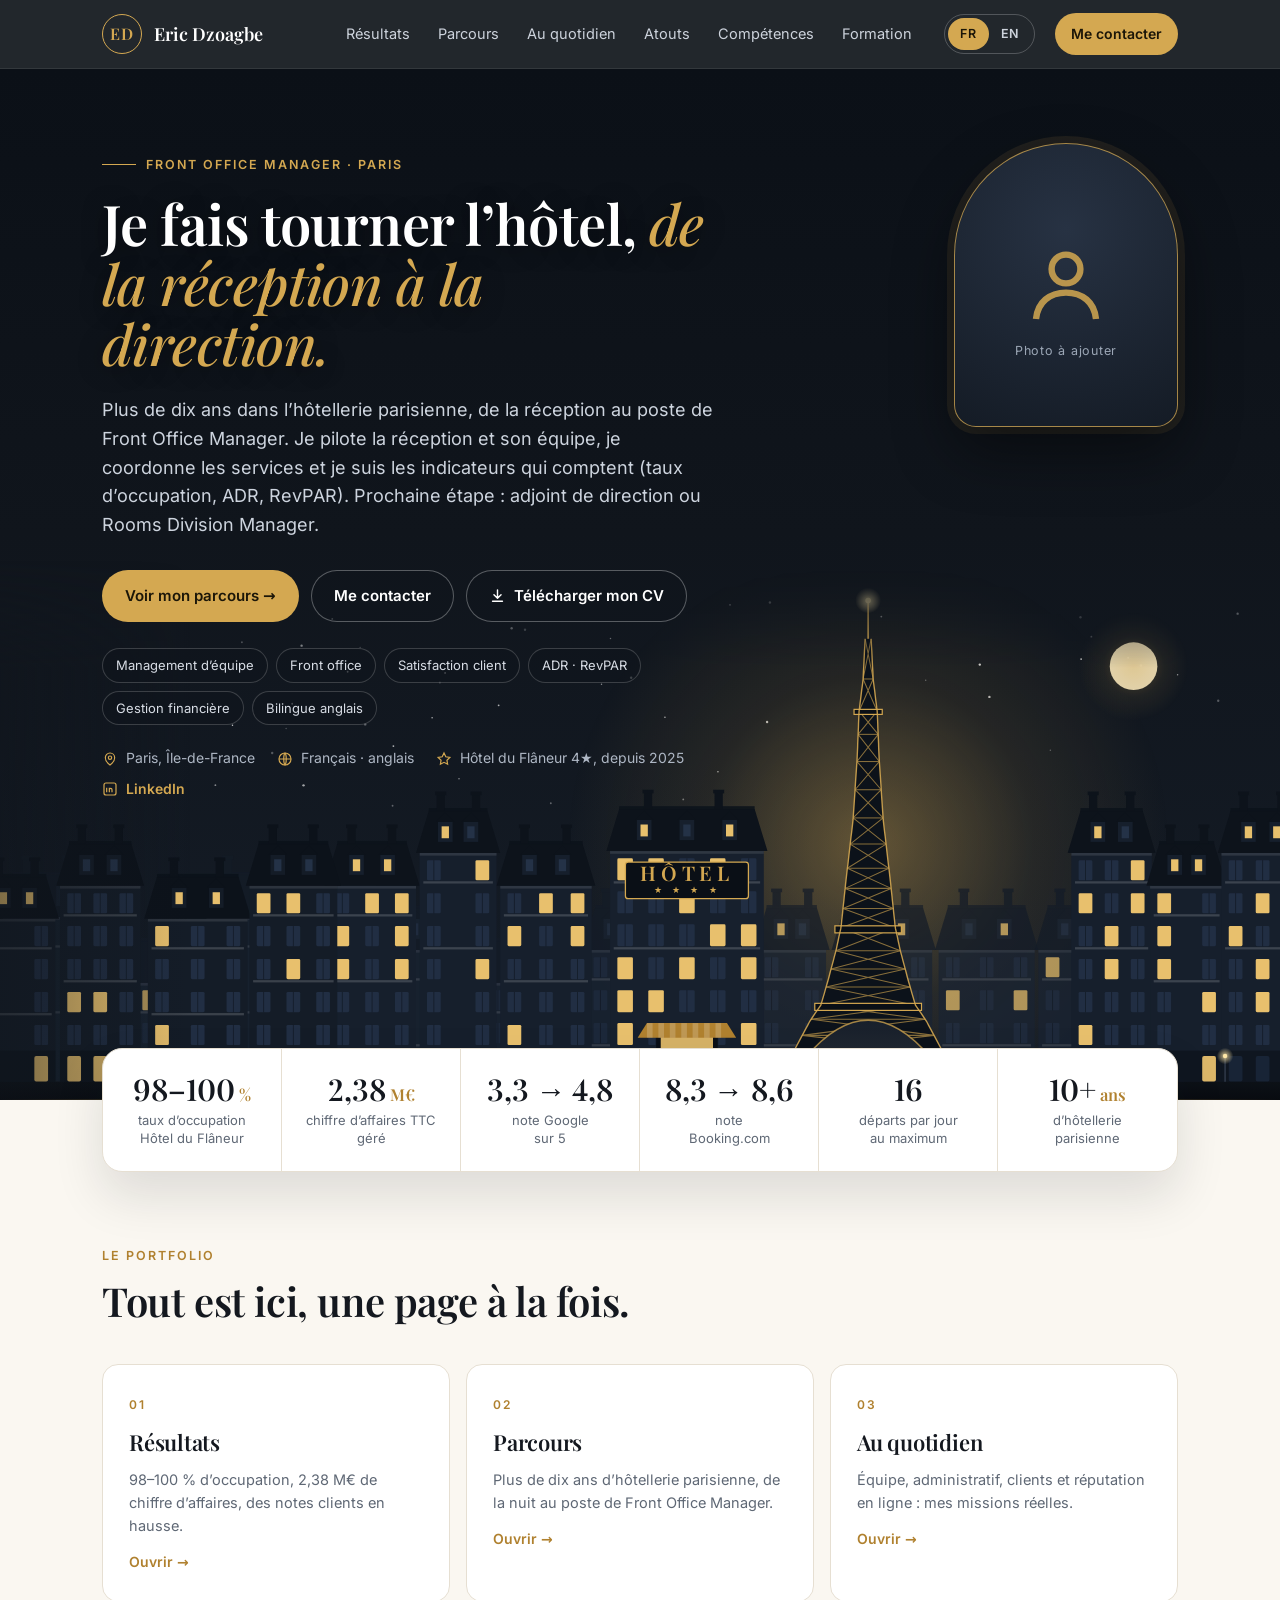
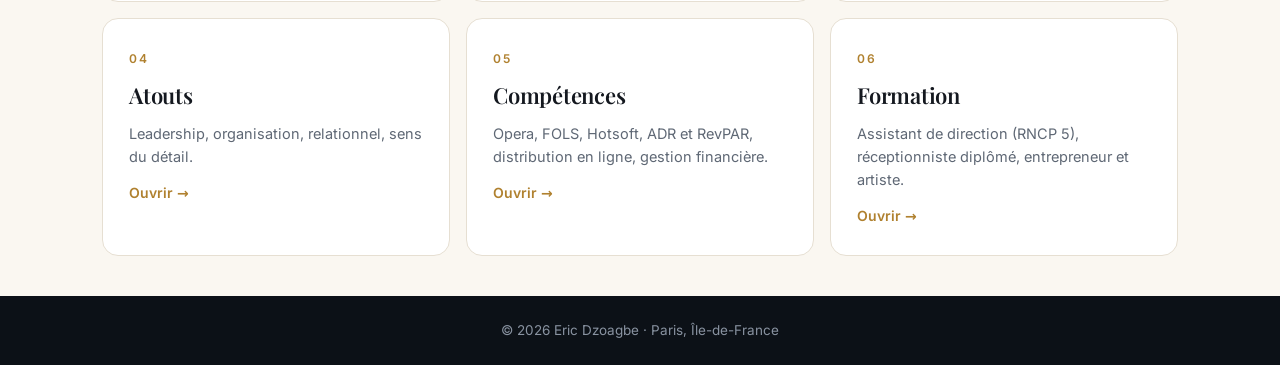
==== commit f78e3652: "Update the portfolio from Eric's new CVs and job description - Title Front Office Manager, team of 5" ====
--- a/index.html
+++ b/index.html
@@ -4,13 +4,13 @@
 <meta charset="utf-8">
 <meta name="viewport" content="width=device-width, initial-scale=1">
 <title data-en="Eric Dzoagbe · Deputy hotel director">Eric Dzoagbe · Directeur adjoint d’hôtel</title>
-<meta name="description" content="Eric Dzoagbe, chef de réception à Paris, 13 ans d’hôtellerie : management d’équipe, front office, satisfaction client et résultats mesurés.">
+<meta name="description" content="Eric Dzoagbe, Front Office Manager à Paris, plus de dix ans d’hôtellerie : management d’équipe, front office, ADR et RevPAR, satisfaction client.">
 <link rel="stylesheet" href="style.css">
 </head>
 <body>
 <header><div class="wrap bar">
   <a class="brand" href="index.html" aria-label="Eric Dzoagbe, accueil"><span class="mono">ED</span><b>Eric Dzoagbe</b></a>
-  <nav aria-label="Navigation"><a href="resultats.html" data-en="Results">Résultats</a><a href="parcours.html" data-en="Career">Parcours</a><a href="atouts.html" data-en="Strengths">Atouts</a><a href="competences.html" data-en="Skills">Compétences</a><a href="formation.html" data-en="Education">Formation</a><a class="only-menu" href="contact.html" data-en="Contact">Contact</a></nav>
+  <nav aria-label="Navigation"><a href="resultats.html" data-en="Results">Résultats</a><a href="parcours.html" data-en="Career">Parcours</a><a href="missions.html" data-en="Day to day">Au quotidien</a><a href="atouts.html" data-en="Strengths">Atouts</a><a href="competences.html" data-en="Skills">Compétences</a><a href="formation.html" data-en="Education">Formation</a><a class="only-menu" href="contact.html" data-en="Contact">Contact</a></nav>
   <div class="lang" role="group" aria-label="Langue / Language"><button type="button" data-lang="fr" aria-pressed="true">FR</button><button type="button" data-lang="en" aria-pressed="false">EN</button></div>
   <a class="cta-nav" href="contact.html" data-en="Contact me">Me contacter</a>
   <button class="menu-btn" type="button" aria-label="Menu" aria-expanded="false">☰</button>
@@ -27,15 +27,16 @@
   <div class="wrap">
   <div class="portrait" aria-label="Photo d’Eric Dzoagbe"><img src="photo.jpg" alt="Eric Dzoagbe" onerror="this.remove()"><div class="ph"><svg viewBox="0 0 24 24"><circle cx="12" cy="8.5" r="3.6"/><path d="M4.5 21c.4-4.2 3.4-6.6 7.5-6.6s7.1 2.4 7.5 6.6"/></svg><span data-en="Photo to add">Photo à ajouter</span></div></div>
   <div class="hero-copy">
-    <span class="eyebrow" data-en="Front office manager · Paris">Chef de réception · Paris</span>
+    <span class="eyebrow" data-en="Front Office Manager · Paris">Front Office Manager · Paris</span>
     <h1 data-en="I keep the hotel running, <em>from front desk to management.</em>">Je fais tourner l’hôtel, <em>de la réception à la direction.</em></h1>
-    <p class="lead" data-en="Experienced front office manager, preparing the next step: deputy hotel director. Team management, front office optimisation, guest satisfaction and coordination between departments, with results you can measure.">Chef de réception expérimenté, je prépare l’étape suivante : directeur adjoint d’hôtel. Management d’équipe, optimisation du front office, satisfaction client et coordination entre les services, avec des résultats que l’on peut mesurer.</p>
-    <div class="actions"><a class="btn btn-gold" href="parcours.html" data-en="See my career →">Voir mon parcours →</a><a class="btn btn-line" href="contact.html" data-en="Contact me">Me contacter</a><a class="btn btn-line" href="CV_Eric_Dzoagbe.pdf" download><svg viewBox="0 0 24 24"><path d="M12 4v11M7 11l5 5 5-5M5 20h14"/></svg><span data-en="Download my CV">Télécharger mon CV</span></a></div>
-    <div class="chips"><span class="chip" data-en="Team management">Management d’équipe</span><span class="chip" data-en="Front office">Front office</span><span class="chip" data-en="Guest satisfaction">Satisfaction client</span><span class="chip" data-en="Financial management">Gestion financière</span><span class="chip" data-en="Bilingual English">Bilingue anglais</span></div>
+    <p class="lead" data-en="Over ten years in Paris hotels, from the front desk to Front Office Manager. I run the front office and its team, coordinate every department and track the numbers that matter (occupancy, ADR, RevPAR). Next step: Assistant General Manager or Rooms Division Manager.">Plus de dix ans dans l’hôtellerie parisienne, de la réception au poste de Front Office Manager. Je pilote la réception et son équipe, je coordonne les services et je suis les indicateurs qui comptent (taux d’occupation, ADR, RevPAR). Prochaine étape : adjoint de direction ou Rooms Division Manager.</p>
+    <div class="actions"><a class="btn btn-gold" href="parcours.html" data-en="See my career →">Voir mon parcours →</a><a class="btn btn-line" href="contact.html" data-en="Contact me">Me contacter</a><a class="btn btn-line" href="Eric_D_CV_FR.pdf" data-href-en="Eric_D_Resume_EN.pdf" download><svg viewBox="0 0 24 24"><path d="M12 4v11M7 11l5 5 5-5M5 20h14"/></svg><span data-en="Download my CV">Télécharger mon CV</span></a></div>
+    <div class="chips"><span class="chip" data-en="Team management">Management d’équipe</span><span class="chip" data-en="Front office">Front office</span><span class="chip" data-en="Guest satisfaction">Satisfaction client</span><span class="chip">ADR · RevPAR</span><span class="chip" data-en="Financial management">Gestion financière</span><span class="chip" data-en="Bilingual English">Bilingue anglais</span></div>
     <div class="info">
-      <span><svg viewBox="0 0 24 24"><path d="M12 21s-7-5.2-7-11a7 7 0 0 1 14 0c0 5.8-7 11-7 11z"/><circle cx="12" cy="10" r="2.5"/></svg>Villemomble, Île-de-France</span>
+      <span><svg viewBox="0 0 24 24"><path d="M12 21s-7-5.2-7-11a7 7 0 0 1 14 0c0 5.8-7 11-7 11z"/><circle cx="12" cy="10" r="2.5"/></svg>Paris, Île-de-France</span>
       <span><svg viewBox="0 0 24 24"><circle cx="12" cy="12" r="9"/><path d="M3 12h18M12 3c2.5 2.5 2.5 15 0 18M12 3c-2.5 2.5-2.5 15 0 18"/></svg><span data-en="French · English">Français · anglais</span></span>
       <span><svg viewBox="0 0 24 24"><path d="M12 3l2.7 5.6 6.1.9-4.4 4.3 1 6.1L12 17l-5.4 2.9 1-6.1L3.2 9.5l6.1-.9z"/></svg><span data-en="Hôtel du Flâneur 4★, since 2025">Hôtel du Flâneur 4★, depuis 2025</span></span>
+      <a href="https://www.linkedin.com/in/ericsenyo" target="_blank" rel="noopener"><svg viewBox="0 0 24 24"><rect x="3" y="3" width="18" height="18" rx="3"/><path d="M7 10v7M7 7v.01M11 17v-4a2 2 0 0 1 4 0v4M11 10v7"/></svg>LinkedIn</a>
     </div>
   </div></div>
 </section>
@@ -44,12 +45,12 @@
   <div class="stat"><div class="v">2,38<small> M€</small></div><div class="l" data-en="revenue incl. VAT<br>managed">chiffre d’affaires TTC<br>géré</div></div>
   <div class="stat"><div class="v">3,3 → 4,8</div><div class="l" data-en="Google rating<br>out of 5">note Google<br>sur 5</div></div>
   <div class="stat"><div class="v">8,3 → 8,6</div><div class="l" data-en="Booking.com<br>rating">note<br>Booking.com</div></div>
-  <div class="stat"><div class="v">9</div><div class="l" data-en="team members<br>managed">collaborateurs<br>encadrés</div></div>
-  <div class="stat"><div class="v">13<small data-en=" yrs"> ans</small></div><div class="l" data-en="in hotels,<br>since 2013">d’hôtellerie,<br>depuis 2013</div></div>
+  <div class="stat"><div class="v">16</div><div class="l" data-en="departures a day<br>at peak">départs par jour<br>au maximum</div></div>
+  <div class="stat"><div class="v">10+<small data-en=" yrs"> ans</small></div><div class="l" data-en="in Paris<br>hotels">d’hôtellerie<br>parisienne</div></div>
 </div></div>
-<section class="t-section"><div class="wrap"><div class="head"><span class="kicker" data-en="The portfolio">Le portfolio</span><h2 class="title" data-en="Everything in one place, one page at a time.">Tout est ici, une page à la fois.</h2></div><div class="t-grid"><a class="t" href="resultats.html"><span class="n">01</span><h3 data-en="Results">Résultats</h3><p data-en="98–100 % occupancy, €2.38M revenue, guest ratings on the rise.">98–100 % d’occupation, 2,38 M€ de chiffre d’affaires, des notes clients en hausse.</p><span class="go" data-en="Open →">Ouvrir →</span></a><a class="t" href="parcours.html"><span class="n">02</span><h3 data-en="Career">Parcours</h3><p data-en="Thirteen years in hotels, from night shifts to team leadership.">Treize ans d’hôtellerie, de la nuit à la direction d’équipe.</p><span class="go" data-en="Open →">Ouvrir →</span></a><a class="t" href="atouts.html"><span class="n">03</span><h3 data-en="Strengths">Atouts</h3><p data-en="Leadership, organisation, people skills, attention to detail.">Leadership, organisation, relationnel, sens du détail.</p><span class="go" data-en="Open →">Ouvrir →</span></a><a class="t" href="competences.html"><span class="n">04</span><h3 data-en="Skills">Compétences</h3><p data-en="Opera, FOLS, Hotsoft, online distribution, financial management.">Opera, FOLS, Hotsoft, distribution en ligne, gestion financière.</p><span class="go" data-en="Open →">Ouvrir →</span></a><a class="t" href="formation.html"><span class="n">05</span><h3 data-en="Education">Formation</h3><p data-en="Executive assistant (RNCP 5), qualified receptionist, entrepreneur and artist.">Assistant de direction (RNCP 5), réceptionniste diplômé, entrepreneur et artiste.</p><span class="go" data-en="Open →">Ouvrir →</span></a><a class="t" href="contact.html"><span class="n">06</span><h3 data-en="Contact">Contact</h3><p data-en="Let’s talk about your hotel: e-mail, phone, CV.">Parlons de votre établissement : e-mail, téléphone, CV.</p><span class="go" data-en="Open →">Ouvrir →</span></a></div></div></section>
+<section class="t-section"><div class="wrap"><div class="head"><span class="kicker" data-en="The portfolio">Le portfolio</span><h2 class="title" data-en="Everything in one place, one page at a time.">Tout est ici, une page à la fois.</h2></div><div class="t-grid"><a class="t" href="resultats.html"><span class="n">01</span><h3 data-en="Results">Résultats</h3><p data-en="98–100% occupancy, €2.38M revenue, guest ratings on the rise.">98–100 % d’occupation, 2,38 M€ de chiffre d’affaires, des notes clients en hausse.</p><span class="go" data-en="Open →">Ouvrir →</span></a><a class="t" href="parcours.html"><span class="n">02</span><h3 data-en="Career">Parcours</h3><p data-en="Over ten years in Paris hotels, from night shifts to Front Office Manager.">Plus de dix ans d’hôtellerie parisienne, de la nuit au poste de Front Office Manager.</p><span class="go" data-en="Open →">Ouvrir →</span></a><a class="t" href="missions.html"><span class="n">03</span><h3 data-en="Day to day">Au quotidien</h3><p data-en="Team, admin, guests and online reputation: what the job really involves.">Équipe, administratif, clients et réputation en ligne : mes missions réelles.</p><span class="go" data-en="Open →">Ouvrir →</span></a><a class="t" href="atouts.html"><span class="n">04</span><h3 data-en="Strengths">Atouts</h3><p data-en="Leadership, organisation, people skills, attention to detail.">Leadership, organisation, relationnel, sens du détail.</p><span class="go" data-en="Open →">Ouvrir →</span></a><a class="t" href="competences.html"><span class="n">05</span><h3 data-en="Skills">Compétences</h3><p data-en="Opera, FOLS, Hotsoft, ADR and RevPAR, online distribution, financial management.">Opera, FOLS, Hotsoft, ADR et RevPAR, distribution en ligne, gestion financière.</p><span class="go" data-en="Open →">Ouvrir →</span></a><a class="t" href="formation.html"><span class="n">06</span><h3 data-en="Education">Formation</h3><p data-en="Executive assistant (RNCP 5), qualified receptionist, entrepreneur and artist.">Assistant de direction (RNCP 5), réceptionniste diplômé, entrepreneur et artiste.</p><span class="go" data-en="Open →">Ouvrir →</span></a></div></div></section>
 </main>
-<footer><span data-en="© 2026 Eric Dzoagbe · Villemomble, Île-de-France">© 2026 Eric Dzoagbe · Villemomble, Île-de-France</span></footer>
+<footer><span data-en="© 2026 Eric Dzoagbe · Paris, Île-de-France">© 2026 Eric Dzoagbe · Paris, Île-de-France</span></footer>
 <script src="app.js"></script>
 </body>
 </html>
--- a/style.css
+++ b/style.css
@@ -53,7 +53,8 @@
 .chips{display:flex;flex-wrap:wrap;gap:8px;margin-top:26px}
 .chip{font-size:13px;color:#d8dde5;border:1px solid rgba(255,255,255,.18);border-radius:999px;padding:6px 13px;background:rgba(16,21,28,.55)}
 .info{display:flex;flex-wrap:wrap;gap:8px 22px;margin-top:22px;font-size:14px;color:#aeb7c4}
-.info span{display:inline-flex;align-items:center;gap:8px}
+.info span,.info a{display:inline-flex;align-items:center;gap:8px}
+.info a{color:var(--gold2);text-decoration:none;font-weight:600}.info a:hover{color:#fff}
 .info svg{width:16px;height:16px;stroke:var(--gold2);fill:none;stroke-width:1.8;flex:none}
 
 /* sections */
@@ -115,6 +116,12 @@
 
 /* education + beyond */
 .two{display:grid;grid-template-columns:1.1fr .9fr;gap:20px}
+.m-grid{display:grid;grid-template-columns:1fr 1fr;gap:16px}
+.m{background:var(--paper);border:1px solid var(--line);border-radius:var(--r);padding:26px}
+.m h3{font-size:20px;margin-bottom:12px;display:flex;align-items:center;gap:10px}
+.m h3 i{font-style:normal;font-size:12px;font-weight:600;letter-spacing:.14em;color:var(--gold)}
+.m ul{margin:0;padding-left:18px;display:grid;gap:7px;color:var(--ink2,#2b3340);font-size:15px}
+.note{font-size:13px;color:var(--mute);margin-top:18px}
 .box{background:var(--paper);border:1px solid var(--line);border-radius:var(--r);padding:28px}
 .box h3{font-size:22px;margin-bottom:16px}
 .edu{display:grid;gap:16px}
@@ -139,7 +146,7 @@
 
 @media (max-width:980px){
   .stat-grid{grid-template-columns:repeat(3,1fr)}.stat:nth-child(3){border-right:0}.stat:nth-child(-n+3){border-bottom:1px solid var(--line)}
-  .res-grid,.two{grid-template-columns:1fr}.s-grid{grid-template-columns:repeat(2,1fr)}.sk-grid{grid-template-columns:1fr 1fr}
+  .res-grid,.two,.m-grid{grid-template-columns:1fr}.s-grid{grid-template-columns:repeat(2,1fr)}.sk-grid{grid-template-columns:1fr 1fr}
   nav{display:none}.lang{margin-left:auto}
   .portrait{position:static;width:150px;height:190px;border-radius:75px 75px 18px 18px;margin:0 0 26px}.portrait .ph svg{width:64px;height:64px}.portrait .ph{font-size:11px;padding-top:14px}
 }
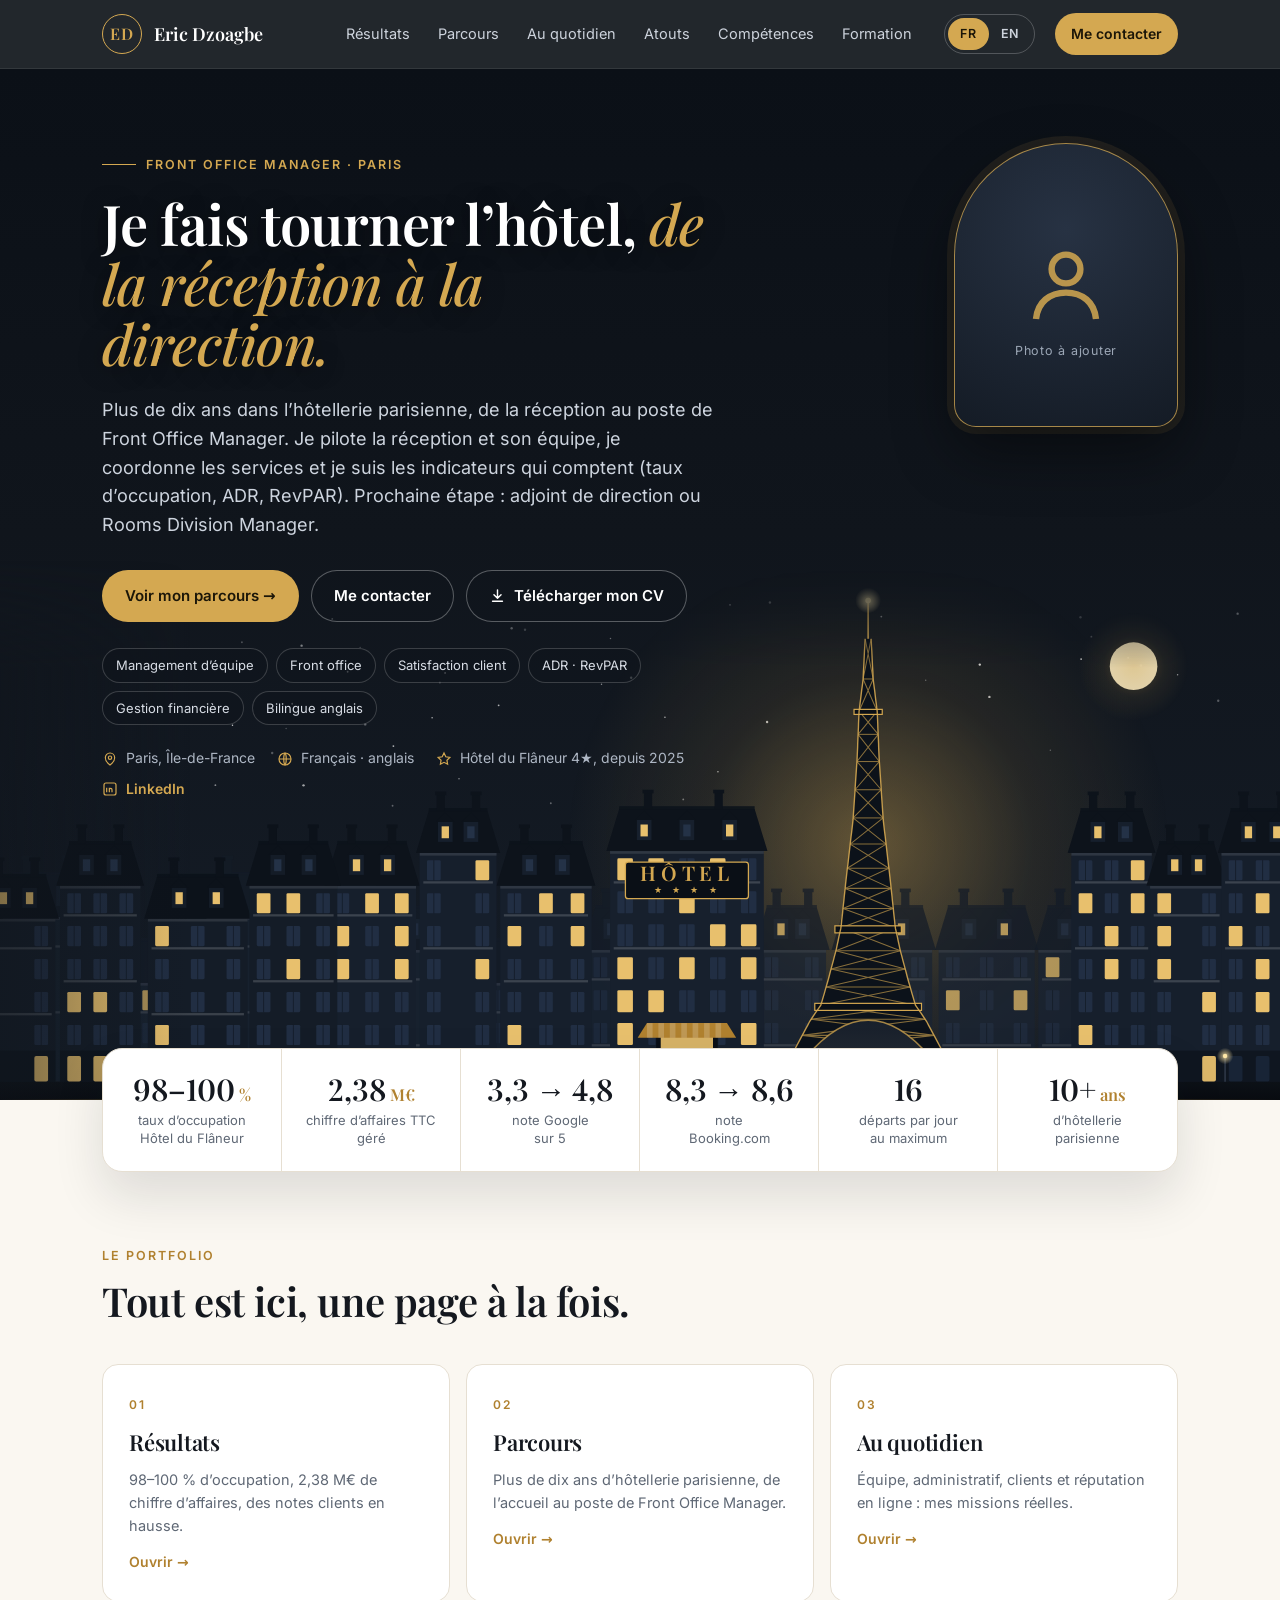
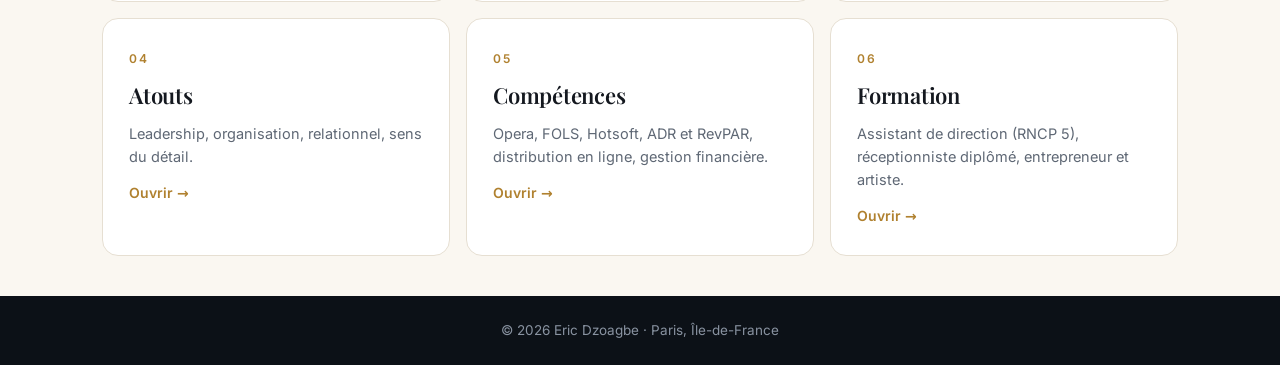
==== commit 4f0b11bc: "Remove the roles that are no longer on Eric's CV Drop Ibis Styles Bercy Arena, Hôtel Terminus Gare d" ====
--- a/index.html
+++ b/index.html
@@ -48,7 +48,7 @@
   <div class="stat"><div class="v">16</div><div class="l" data-en="departures a day<br>at peak">départs par jour<br>au maximum</div></div>
   <div class="stat"><div class="v">10+<small data-en=" yrs"> ans</small></div><div class="l" data-en="in Paris<br>hotels">d’hôtellerie<br>parisienne</div></div>
 </div></div>
-<section class="t-section"><div class="wrap"><div class="head"><span class="kicker" data-en="The portfolio">Le portfolio</span><h2 class="title" data-en="Everything in one place, one page at a time.">Tout est ici, une page à la fois.</h2></div><div class="t-grid"><a class="t" href="resultats.html"><span class="n">01</span><h3 data-en="Results">Résultats</h3><p data-en="98–100% occupancy, €2.38M revenue, guest ratings on the rise.">98–100 % d’occupation, 2,38 M€ de chiffre d’affaires, des notes clients en hausse.</p><span class="go" data-en="Open →">Ouvrir →</span></a><a class="t" href="parcours.html"><span class="n">02</span><h3 data-en="Career">Parcours</h3><p data-en="Over ten years in Paris hotels, from night shifts to Front Office Manager.">Plus de dix ans d’hôtellerie parisienne, de la nuit au poste de Front Office Manager.</p><span class="go" data-en="Open →">Ouvrir →</span></a><a class="t" href="missions.html"><span class="n">03</span><h3 data-en="Day to day">Au quotidien</h3><p data-en="Team, admin, guests and online reputation: what the job really involves.">Équipe, administratif, clients et réputation en ligne : mes missions réelles.</p><span class="go" data-en="Open →">Ouvrir →</span></a><a class="t" href="atouts.html"><span class="n">04</span><h3 data-en="Strengths">Atouts</h3><p data-en="Leadership, organisation, people skills, attention to detail.">Leadership, organisation, relationnel, sens du détail.</p><span class="go" data-en="Open →">Ouvrir →</span></a><a class="t" href="competences.html"><span class="n">05</span><h3 data-en="Skills">Compétences</h3><p data-en="Opera, FOLS, Hotsoft, ADR and RevPAR, online distribution, financial management.">Opera, FOLS, Hotsoft, ADR et RevPAR, distribution en ligne, gestion financière.</p><span class="go" data-en="Open →">Ouvrir →</span></a><a class="t" href="formation.html"><span class="n">06</span><h3 data-en="Education">Formation</h3><p data-en="Executive assistant (RNCP 5), qualified receptionist, entrepreneur and artist.">Assistant de direction (RNCP 5), réceptionniste diplômé, entrepreneur et artiste.</p><span class="go" data-en="Open →">Ouvrir →</span></a></div></div></section>
+<section class="t-section"><div class="wrap"><div class="head"><span class="kicker" data-en="The portfolio">Le portfolio</span><h2 class="title" data-en="Everything in one place, one page at a time.">Tout est ici, une page à la fois.</h2></div><div class="t-grid"><a class="t" href="resultats.html"><span class="n">01</span><h3 data-en="Results">Résultats</h3><p data-en="98–100% occupancy, €2.38M revenue, guest ratings on the rise.">98–100 % d’occupation, 2,38 M€ de chiffre d’affaires, des notes clients en hausse.</p><span class="go" data-en="Open →">Ouvrir →</span></a><a class="t" href="parcours.html"><span class="n">02</span><h3 data-en="Career">Parcours</h3><p data-en="Over ten years in Paris hotels, from the front desk to Front Office Manager.">Plus de dix ans d’hôtellerie parisienne, de l’accueil au poste de Front Office Manager.</p><span class="go" data-en="Open →">Ouvrir →</span></a><a class="t" href="missions.html"><span class="n">03</span><h3 data-en="Day to day">Au quotidien</h3><p data-en="Team, admin, guests and online reputation: what the job really involves.">Équipe, administratif, clients et réputation en ligne : mes missions réelles.</p><span class="go" data-en="Open →">Ouvrir →</span></a><a class="t" href="atouts.html"><span class="n">04</span><h3 data-en="Strengths">Atouts</h3><p data-en="Leadership, organisation, people skills, attention to detail.">Leadership, organisation, relationnel, sens du détail.</p><span class="go" data-en="Open →">Ouvrir →</span></a><a class="t" href="competences.html"><span class="n">05</span><h3 data-en="Skills">Compétences</h3><p data-en="Opera, FOLS, Hotsoft, ADR and RevPAR, online distribution, financial management.">Opera, FOLS, Hotsoft, ADR et RevPAR, distribution en ligne, gestion financière.</p><span class="go" data-en="Open →">Ouvrir →</span></a><a class="t" href="formation.html"><span class="n">06</span><h3 data-en="Education">Formation</h3><p data-en="Executive assistant (RNCP 5), qualified receptionist, entrepreneur and artist.">Assistant de direction (RNCP 5), réceptionniste diplômé, entrepreneur et artiste.</p><span class="go" data-en="Open →">Ouvrir →</span></a></div></div></section>
 </main>
 <footer><span data-en="© 2026 Eric Dzoagbe · Paris, Île-de-France">© 2026 Eric Dzoagbe · Paris, Île-de-France</span></footer>
 <script src="app.js"></script>
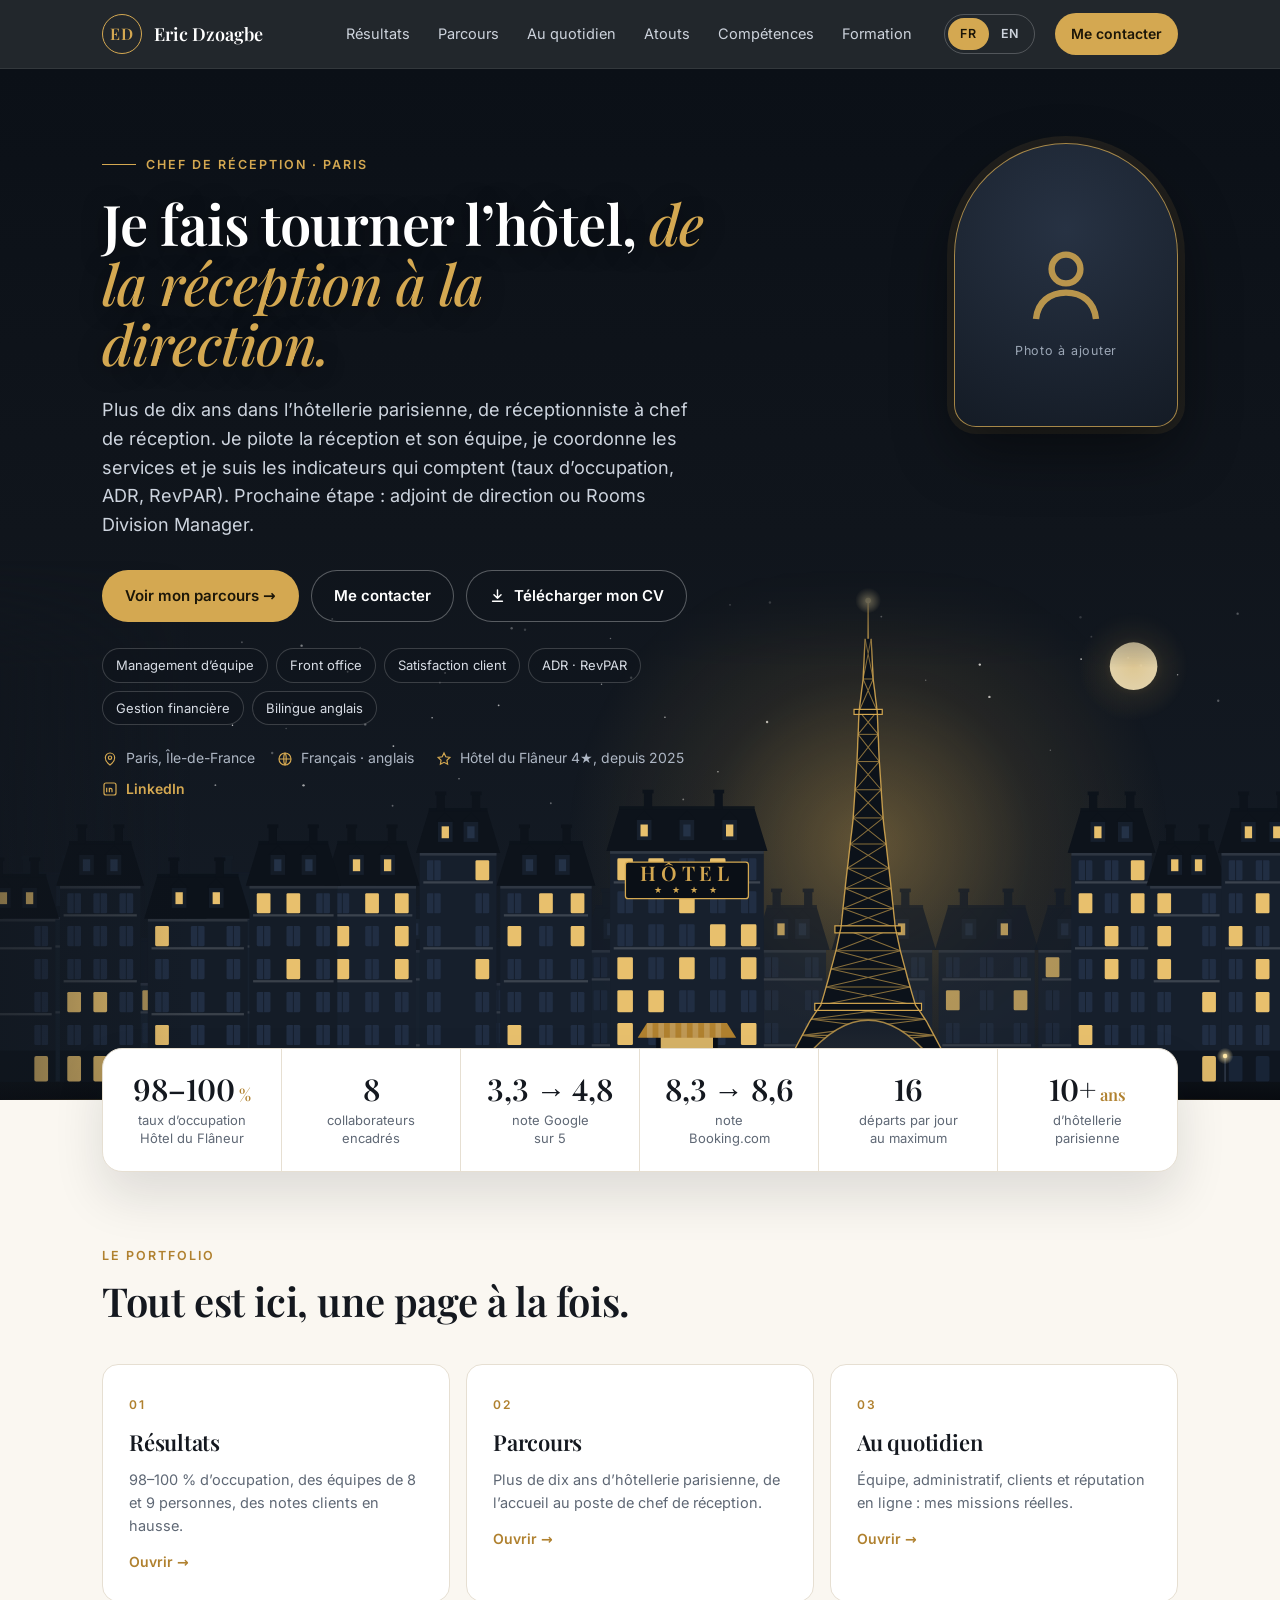
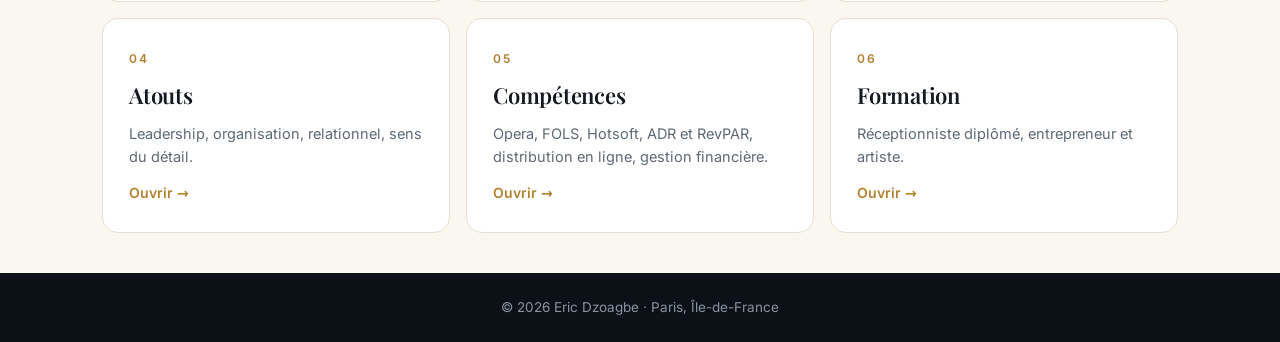
==== commit a065f9cc: "Align the portfolio and CVs with Eric's confirmed career history - Parcours: correct dates and title" ====
--- a/index.html
+++ b/index.html
@@ -3,8 +3,8 @@
 <head>
 <meta charset="utf-8">
 <meta name="viewport" content="width=device-width, initial-scale=1">
-<title data-en="Eric Dzoagbe · Deputy hotel director">Eric Dzoagbe · Directeur adjoint d’hôtel</title>
-<meta name="description" content="Eric Dzoagbe, Front Office Manager à Paris, plus de dix ans d’hôtellerie : management d’équipe, front office, ADR et RevPAR, satisfaction client.">
+<title data-en="Eric Dzoagbe · Front Office Manager">Eric Dzoagbe · Chef de réception</title>
+<meta name="description" content="Eric Dzoagbe, chef de réception à Paris, plus de dix ans d’hôtellerie : management d’équipe, front office, ADR et RevPAR, satisfaction client.">
 <link rel="stylesheet" href="style.css">
 </head>
 <body>
@@ -27,9 +27,9 @@
   <div class="wrap">
   <div class="portrait" aria-label="Photo d’Eric Dzoagbe"><img src="photo.jpg" alt="Eric Dzoagbe" onerror="this.remove()"><div class="ph"><svg viewBox="0 0 24 24"><circle cx="12" cy="8.5" r="3.6"/><path d="M4.5 21c.4-4.2 3.4-6.6 7.5-6.6s7.1 2.4 7.5 6.6"/></svg><span data-en="Photo to add">Photo à ajouter</span></div></div>
   <div class="hero-copy">
-    <span class="eyebrow" data-en="Front Office Manager · Paris">Front Office Manager · Paris</span>
+    <span class="eyebrow" data-en="Front Office Manager · Paris">Chef de réception · Paris</span>
     <h1 data-en="I keep the hotel running, <em>from front desk to management.</em>">Je fais tourner l’hôtel, <em>de la réception à la direction.</em></h1>
-    <p class="lead" data-en="Over ten years in Paris hotels, from the front desk to Front Office Manager. I run the front office and its team, coordinate every department and track the numbers that matter (occupancy, ADR, RevPAR). Next step: Assistant General Manager or Rooms Division Manager.">Plus de dix ans dans l’hôtellerie parisienne, de la réception au poste de Front Office Manager. Je pilote la réception et son équipe, je coordonne les services et je suis les indicateurs qui comptent (taux d’occupation, ADR, RevPAR). Prochaine étape : adjoint de direction ou Rooms Division Manager.</p>
+    <p class="lead" data-en="Over ten years in Paris hotels, from the front desk to Front Office Manager. I run the front office and its team, coordinate every department and track the numbers that matter (occupancy, ADR, RevPAR). Next step: Assistant General Manager or Rooms Division Manager.">Plus de dix ans dans l’hôtellerie parisienne, de réceptionniste à chef de réception. Je pilote la réception et son équipe, je coordonne les services et je suis les indicateurs qui comptent (taux d’occupation, ADR, RevPAR). Prochaine étape : adjoint de direction ou Rooms Division Manager.</p>
     <div class="actions"><a class="btn btn-gold" href="parcours.html" data-en="See my career →">Voir mon parcours →</a><a class="btn btn-line" href="contact.html" data-en="Contact me">Me contacter</a><a class="btn btn-line" href="Eric_D_CV_FR.pdf" data-href-en="Eric_D_Resume_EN.pdf" download><svg viewBox="0 0 24 24"><path d="M12 4v11M7 11l5 5 5-5M5 20h14"/></svg><span data-en="Download my CV">Télécharger mon CV</span></a></div>
     <div class="chips"><span class="chip" data-en="Team management">Management d’équipe</span><span class="chip" data-en="Front office">Front office</span><span class="chip" data-en="Guest satisfaction">Satisfaction client</span><span class="chip">ADR · RevPAR</span><span class="chip" data-en="Financial management">Gestion financière</span><span class="chip" data-en="Bilingual English">Bilingue anglais</span></div>
     <div class="info">
@@ -42,13 +42,13 @@
 </section>
 <div class="wrap stats"><div class="stat-grid">
   <div class="stat"><div class="v">98–100<small> %</small></div><div class="l" data-en="occupancy rate<br>Hôtel du Flâneur">taux d’occupation<br>Hôtel du Flâneur</div></div>
-  <div class="stat"><div class="v">2,38<small> M€</small></div><div class="l" data-en="revenue incl. VAT<br>managed">chiffre d’affaires TTC<br>géré</div></div>
+  <div class="stat"><div class="v">8</div><div class="l" data-en="team members<br>managed">collaborateurs<br>encadrés</div></div>
   <div class="stat"><div class="v">3,3 → 4,8</div><div class="l" data-en="Google rating<br>out of 5">note Google<br>sur 5</div></div>
   <div class="stat"><div class="v">8,3 → 8,6</div><div class="l" data-en="Booking.com<br>rating">note<br>Booking.com</div></div>
   <div class="stat"><div class="v">16</div><div class="l" data-en="departures a day<br>at peak">départs par jour<br>au maximum</div></div>
   <div class="stat"><div class="v">10+<small data-en=" yrs"> ans</small></div><div class="l" data-en="in Paris<br>hotels">d’hôtellerie<br>parisienne</div></div>
 </div></div>
-<section class="t-section"><div class="wrap"><div class="head"><span class="kicker" data-en="The portfolio">Le portfolio</span><h2 class="title" data-en="Everything in one place, one page at a time.">Tout est ici, une page à la fois.</h2></div><div class="t-grid"><a class="t" href="resultats.html"><span class="n">01</span><h3 data-en="Results">Résultats</h3><p data-en="98–100% occupancy, €2.38M revenue, guest ratings on the rise.">98–100 % d’occupation, 2,38 M€ de chiffre d’affaires, des notes clients en hausse.</p><span class="go" data-en="Open →">Ouvrir →</span></a><a class="t" href="parcours.html"><span class="n">02</span><h3 data-en="Career">Parcours</h3><p data-en="Over ten years in Paris hotels, from the front desk to Front Office Manager.">Plus de dix ans d’hôtellerie parisienne, de l’accueil au poste de Front Office Manager.</p><span class="go" data-en="Open →">Ouvrir →</span></a><a class="t" href="missions.html"><span class="n">03</span><h3 data-en="Day to day">Au quotidien</h3><p data-en="Team, admin, guests and online reputation: what the job really involves.">Équipe, administratif, clients et réputation en ligne : mes missions réelles.</p><span class="go" data-en="Open →">Ouvrir →</span></a><a class="t" href="atouts.html"><span class="n">04</span><h3 data-en="Strengths">Atouts</h3><p data-en="Leadership, organisation, people skills, attention to detail.">Leadership, organisation, relationnel, sens du détail.</p><span class="go" data-en="Open →">Ouvrir →</span></a><a class="t" href="competences.html"><span class="n">05</span><h3 data-en="Skills">Compétences</h3><p data-en="Opera, FOLS, Hotsoft, ADR and RevPAR, online distribution, financial management.">Opera, FOLS, Hotsoft, ADR et RevPAR, distribution en ligne, gestion financière.</p><span class="go" data-en="Open →">Ouvrir →</span></a><a class="t" href="formation.html"><span class="n">06</span><h3 data-en="Education">Formation</h3><p data-en="Executive assistant (RNCP 5), qualified receptionist, entrepreneur and artist.">Assistant de direction (RNCP 5), réceptionniste diplômé, entrepreneur et artiste.</p><span class="go" data-en="Open →">Ouvrir →</span></a></div></div></section>
+<section class="t-section"><div class="wrap"><div class="head"><span class="kicker" data-en="The portfolio">Le portfolio</span><h2 class="title" data-en="Everything in one place, one page at a time.">Tout est ici, une page à la fois.</h2></div><div class="t-grid"><a class="t" href="resultats.html"><span class="n">01</span><h3 data-en="Results">Résultats</h3><p data-en="98–100% occupancy, teams of 8 and 9 managed, guest ratings on the rise.">98–100 % d’occupation, des équipes de 8 et 9 personnes, des notes clients en hausse.</p><span class="go" data-en="Open →">Ouvrir →</span></a><a class="t" href="parcours.html"><span class="n">02</span><h3 data-en="Career">Parcours</h3><p data-en="Over ten years in Paris hotels, from the front desk to Front Office Manager.">Plus de dix ans d’hôtellerie parisienne, de l’accueil au poste de chef de réception.</p><span class="go" data-en="Open →">Ouvrir →</span></a><a class="t" href="missions.html"><span class="n">03</span><h3 data-en="Day to day">Au quotidien</h3><p data-en="Team, admin, guests and online reputation: what the job really involves.">Équipe, administratif, clients et réputation en ligne : mes missions réelles.</p><span class="go" data-en="Open →">Ouvrir →</span></a><a class="t" href="atouts.html"><span class="n">04</span><h3 data-en="Strengths">Atouts</h3><p data-en="Leadership, organisation, people skills, attention to detail.">Leadership, organisation, relationnel, sens du détail.</p><span class="go" data-en="Open →">Ouvrir →</span></a><a class="t" href="competences.html"><span class="n">05</span><h3 data-en="Skills">Compétences</h3><p data-en="Opera, FOLS, Hotsoft, ADR and RevPAR, online distribution, financial management.">Opera, FOLS, Hotsoft, ADR et RevPAR, distribution en ligne, gestion financière.</p><span class="go" data-en="Open →">Ouvrir →</span></a><a class="t" href="formation.html"><span class="n">06</span><h3 data-en="Education">Formation</h3><p data-en="Qualified receptionist, entrepreneur and artist.">Réceptionniste diplômé, entrepreneur et artiste.</p><span class="go" data-en="Open →">Ouvrir →</span></a></div></div></section>
 </main>
 <footer><span data-en="© 2026 Eric Dzoagbe · Paris, Île-de-France">© 2026 Eric Dzoagbe · Paris, Île-de-France</span></footer>
 <script src="app.js"></script>
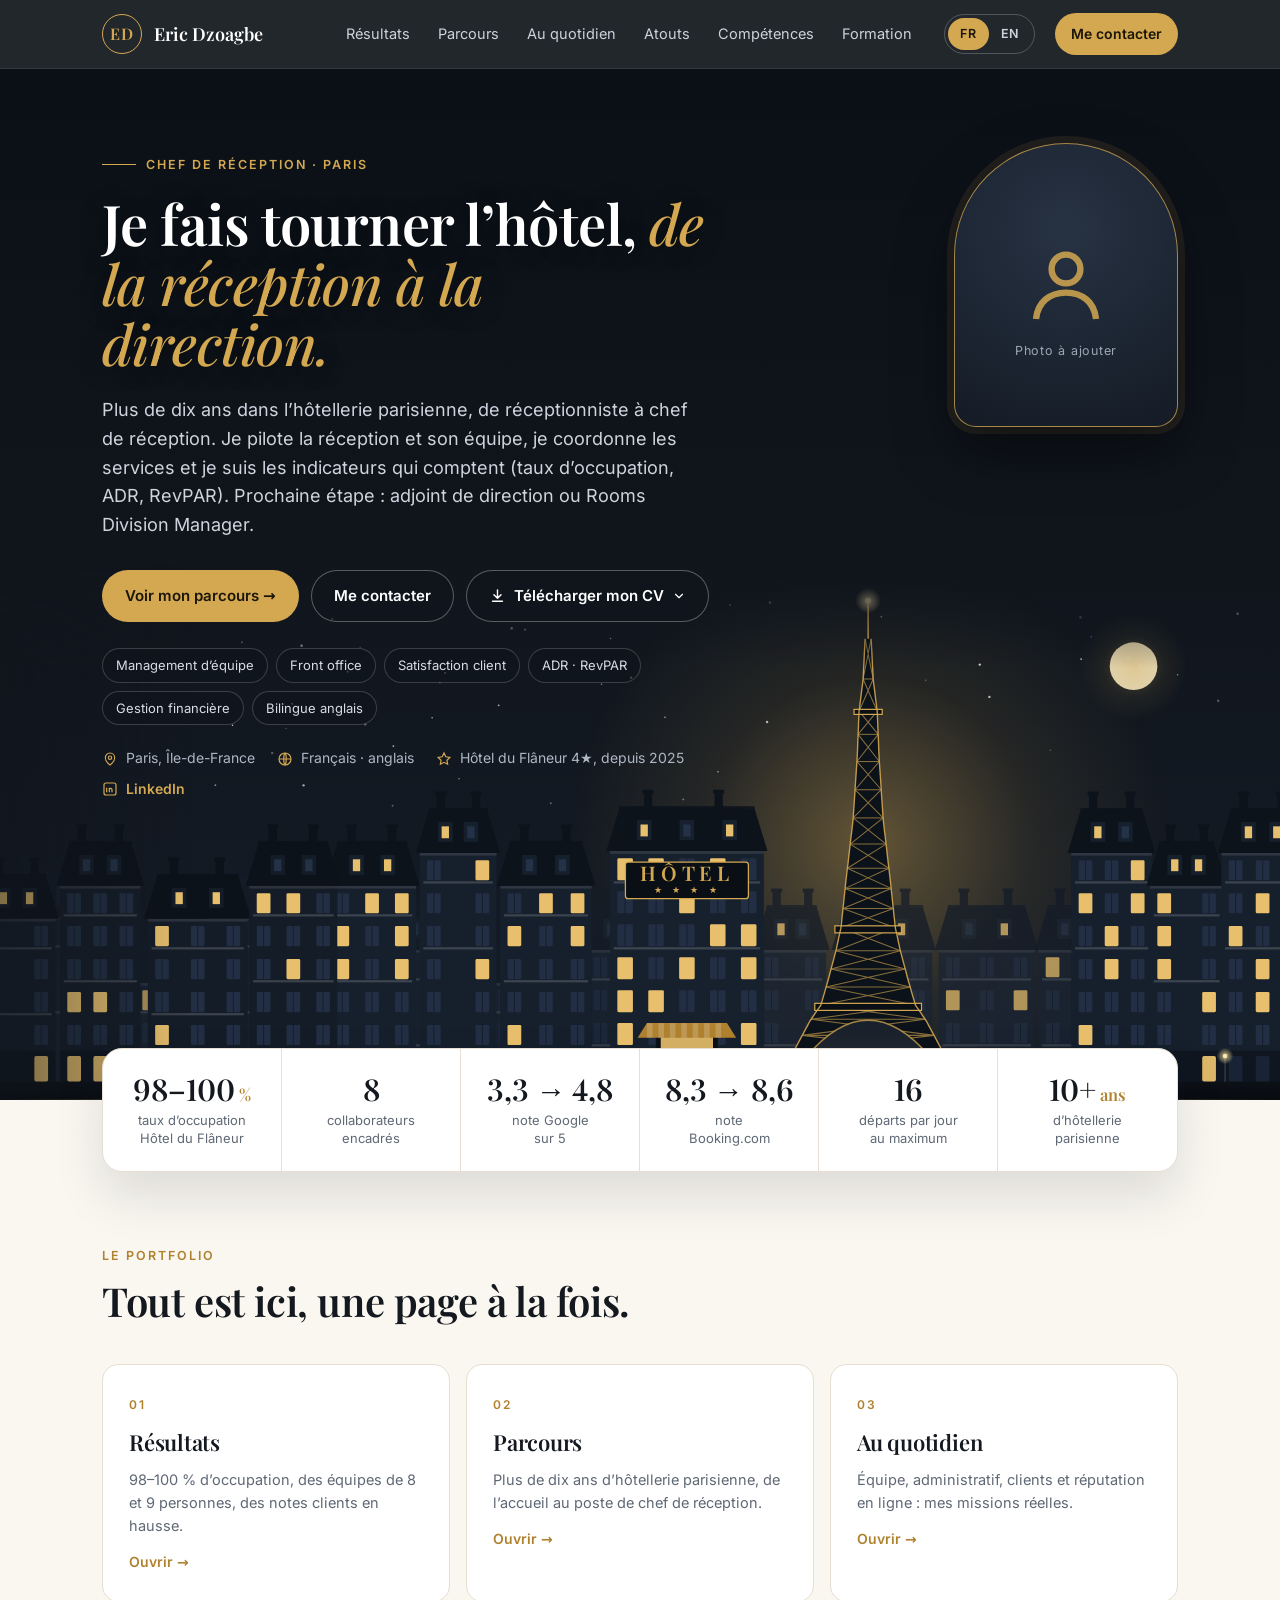
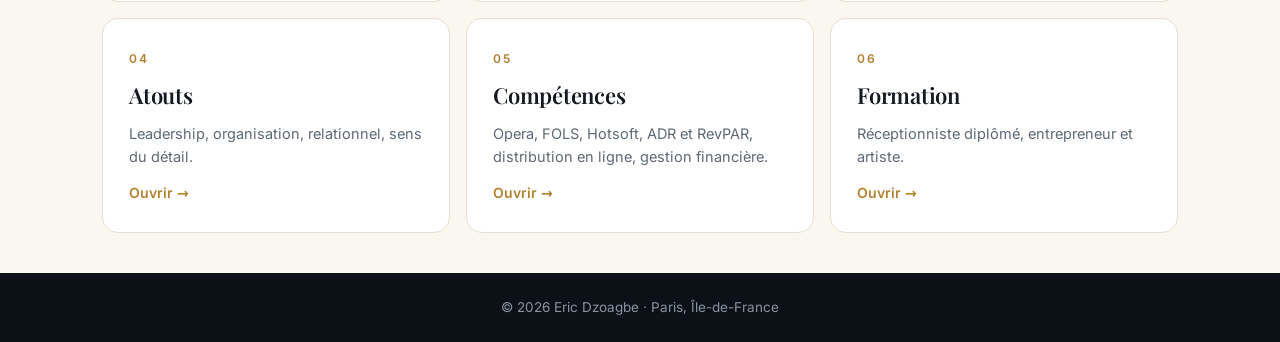
==== commit ec3678b8: "Offer both CV languages from the home page download button The home page button downloaded only one " ====
--- a/index.html
+++ b/index.html
@@ -6,6 +6,9 @@
 <title data-en="Eric Dzoagbe · Front Office Manager">Eric Dzoagbe · Chef de réception</title>
 <meta name="description" content="Eric Dzoagbe, chef de réception à Paris, plus de dix ans d’hôtellerie : management d’équipe, front office, ADR et RevPAR, satisfaction client.">
 <link rel="stylesheet" href="style.css">
+<link rel="icon" href="favicon.svg" type="image/svg+xml">
+<link rel="icon" href="favicon-32.png" sizes="32x32" type="image/png">
+<link rel="apple-touch-icon" href="apple-touch-icon.png">
 </head>
 <body>
 <header><div class="wrap bar">
@@ -30,7 +33,7 @@
     <span class="eyebrow" data-en="Front Office Manager · Paris">Chef de réception · Paris</span>
     <h1 data-en="I keep the hotel running, <em>from front desk to management.</em>">Je fais tourner l’hôtel, <em>de la réception à la direction.</em></h1>
     <p class="lead" data-en="Over ten years in Paris hotels, from the front desk to Front Office Manager. I run the front office and its team, coordinate every department and track the numbers that matter (occupancy, ADR, RevPAR). Next step: Assistant General Manager or Rooms Division Manager.">Plus de dix ans dans l’hôtellerie parisienne, de réceptionniste à chef de réception. Je pilote la réception et son équipe, je coordonne les services et je suis les indicateurs qui comptent (taux d’occupation, ADR, RevPAR). Prochaine étape : adjoint de direction ou Rooms Division Manager.</p>
-    <div class="actions"><a class="btn btn-gold" href="parcours.html" data-en="See my career →">Voir mon parcours →</a><a class="btn btn-line" href="contact.html" data-en="Contact me">Me contacter</a><a class="btn btn-line" href="Eric_D_CV_FR.pdf" data-href-en="Eric_D_Resume_EN.pdf" download><svg viewBox="0 0 24 24"><path d="M12 4v11M7 11l5 5 5-5M5 20h14"/></svg><span data-en="Download my CV">Télécharger mon CV</span></a></div>
+    <div class="actions"><a class="btn btn-gold" href="parcours.html" data-en="See my career →">Voir mon parcours →</a><a class="btn btn-line" href="contact.html" data-en="Contact me">Me contacter</a><details class="cv-menu"><summary class="btn btn-line"><svg viewBox="0 0 24 24"><path d="M12 4v11M7 11l5 5 5-5M5 20h14"/></svg><span data-en="Download my CV">Télécharger mon CV</span><svg class="caret" viewBox="0 0 24 24"><path d="M6 9l6 6 6-6"/></svg></summary><div class="cv-list"><a href="Eric_D_CV_FR.pdf" download><span data-en="CV in French (PDF)">CV en français (PDF)</span></a><a href="Eric_D_Resume_EN.pdf" download><span data-en="Resume in English (PDF)">CV en anglais (PDF)</span></a></div></details></div>
     <div class="chips"><span class="chip" data-en="Team management">Management d’équipe</span><span class="chip" data-en="Front office">Front office</span><span class="chip" data-en="Guest satisfaction">Satisfaction client</span><span class="chip">ADR · RevPAR</span><span class="chip" data-en="Financial management">Gestion financière</span><span class="chip" data-en="Bilingual English">Bilingue anglais</span></div>
     <div class="info">
       <span><svg viewBox="0 0 24 24"><path d="M12 21s-7-5.2-7-11a7 7 0 0 1 14 0c0 5.8-7 11-7 11z"/><circle cx="12" cy="10" r="2.5"/></svg>Paris, Île-de-France</span>
--- a/style.css
+++ b/style.css
@@ -50,6 +50,14 @@
 .btn-gold{background:var(--gold2);color:#1b1608}.btn-gold:hover{background:#e2bb68}
 .btn svg{width:17px;height:17px;stroke:currentColor;fill:none;stroke-width:2;stroke-linecap:round;stroke-linejoin:round}
 .btn-line{border-color:rgba(255,255,255,.3);color:#fff;background:rgba(16,21,28,.4)}.btn-line:hover{background:rgba(255,255,255,.1)}
+.cv-menu{position:relative}
+.cv-menu summary{list-style:none;cursor:pointer;user-select:none}
+.cv-menu summary::-webkit-details-marker{display:none}
+.cv-menu .caret{width:14px;height:14px;transition:transform .15s}
+.cv-menu[open] .caret{transform:rotate(180deg)}
+.cv-list{position:absolute;left:0;top:calc(100% + 8px);z-index:20;min-width:100%;display:grid;gap:2px;padding:6px;border-radius:14px;background:var(--night2);border:1px solid rgba(255,255,255,.18);box-shadow:0 14px 34px rgba(0,0,0,.45)}
+.cv-list a{display:block;white-space:nowrap;padding:10px 14px;border-radius:9px;color:#fff;text-decoration:none;font-weight:500;font-size:14.5px}
+.cv-list a:hover,.cv-list a:focus-visible{background:rgba(212,168,81,.18);color:var(--gold2)}
 .chips{display:flex;flex-wrap:wrap;gap:8px;margin-top:26px}
 .chip{font-size:13px;color:#d8dde5;border:1px solid rgba(255,255,255,.18);border-radius:999px;padding:6px 13px;background:rgba(16,21,28,.55)}
 .info{display:flex;flex-wrap:wrap;gap:8px 22px;margin-top:22px;font-size:14px;color:#aeb7c4}
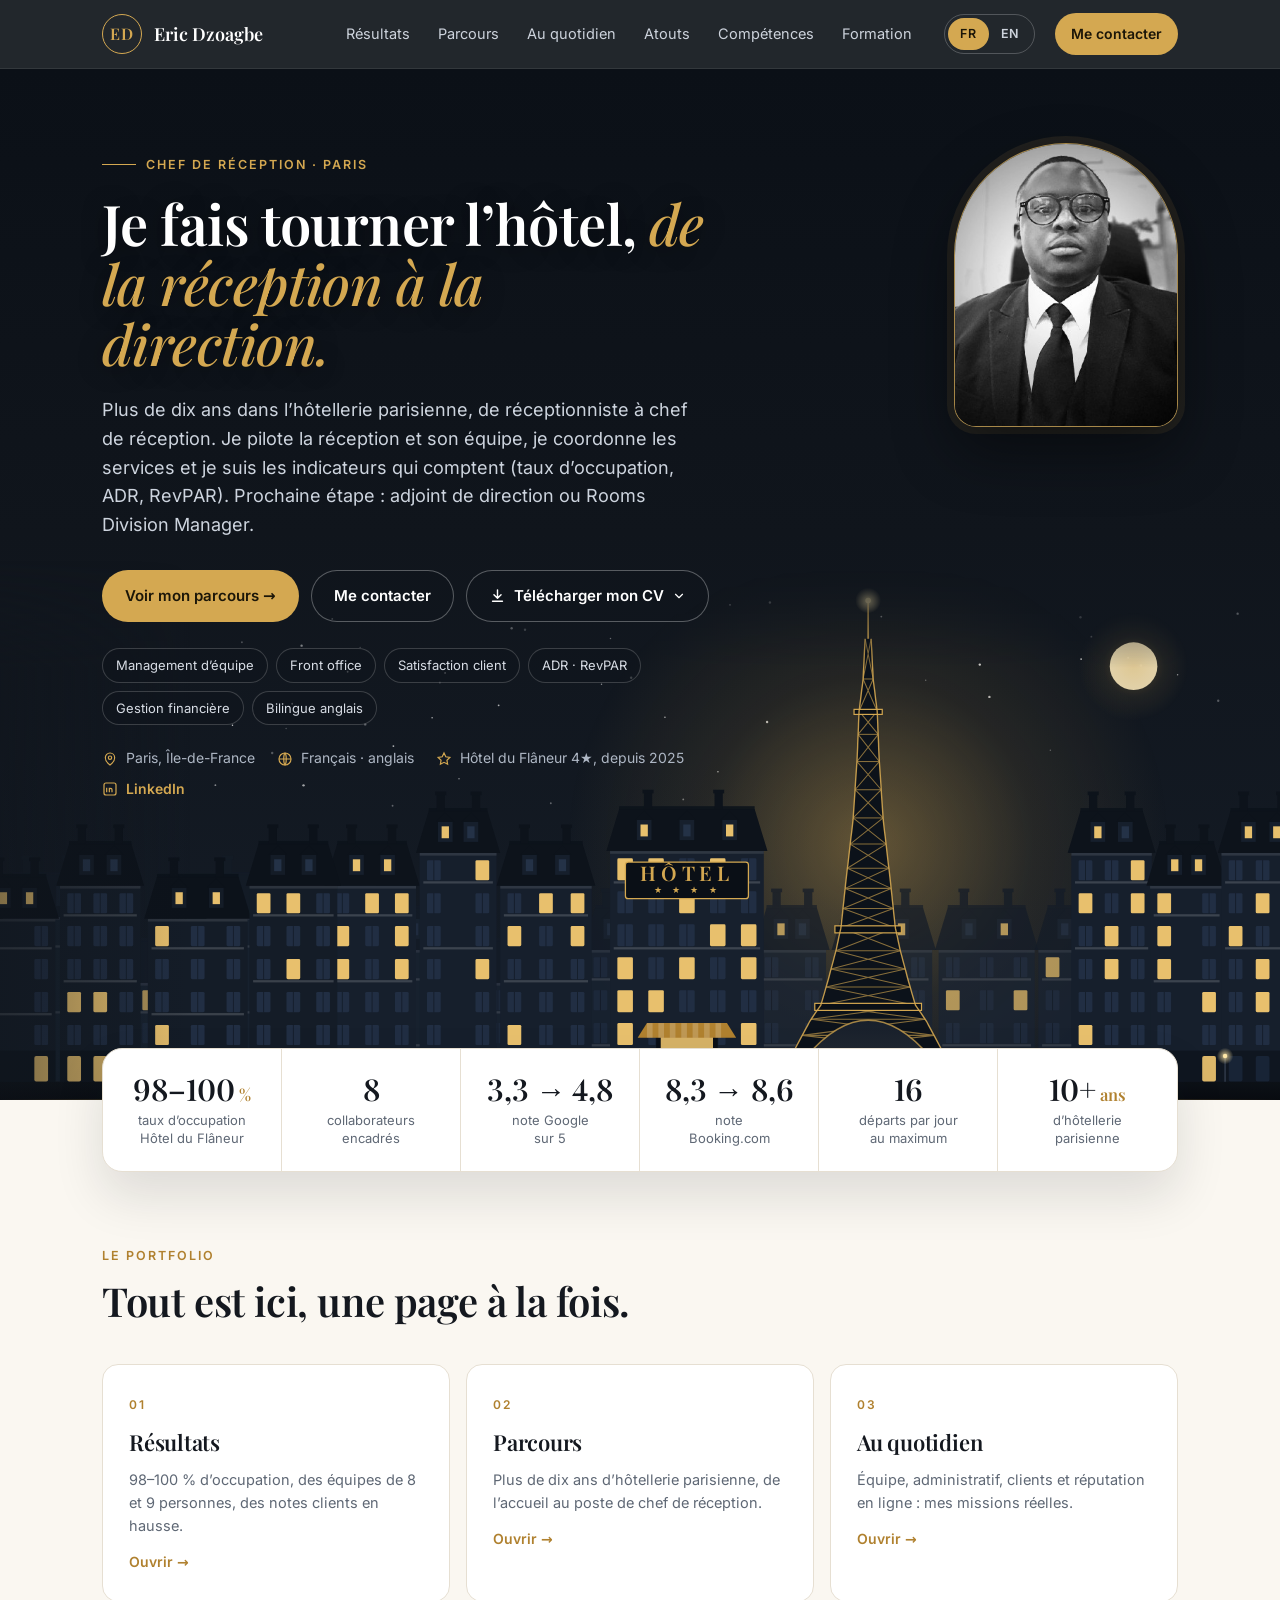
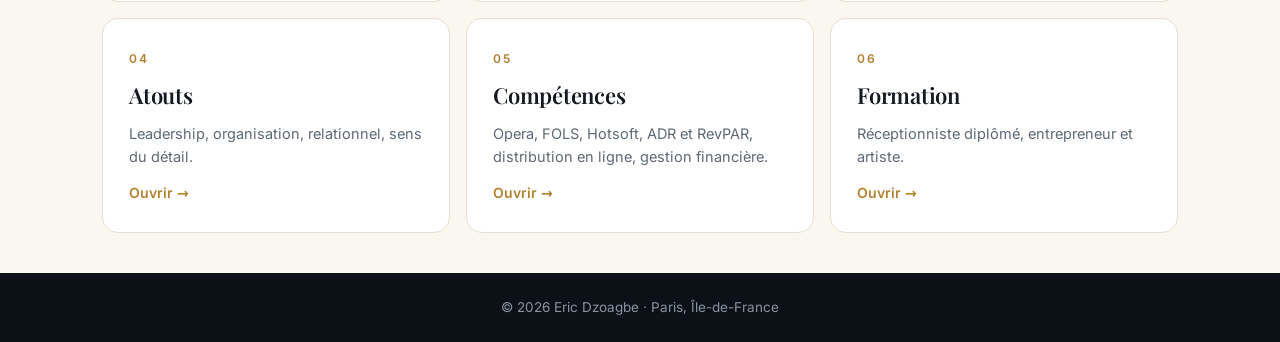
==== commit 6007a48b: "Add a link preview image and description to every page Shared links to the portfolio showed as a bar" ====
--- a/index.html
+++ b/index.html
@@ -5,6 +5,17 @@
 <meta name="viewport" content="width=device-width, initial-scale=1">
 <title data-en="Eric Dzoagbe · Front Office Manager">Eric Dzoagbe · Chef de réception</title>
 <meta name="description" content="Eric Dzoagbe, chef de réception à Paris, plus de dix ans d’hôtellerie : management d’équipe, front office, ADR et RevPAR, satisfaction client.">
+<meta property="og:type" content="website">
+<meta property="og:site_name" content="Eric Dzoagbe · Portfolio">
+<meta property="og:title" content="Eric Dzoagbe · Chef de réception">
+<meta property="og:description" content="Eric Dzoagbe, chef de réception à Paris, plus de dix ans d’hôtellerie : management d’équipe, front office, ADR et RevPAR, satisfaction client.">
+<meta property="og:url" content="https://edzoagbe.github.io/Portfolio.EricD/">
+<meta property="og:image" content="https://edzoagbe.github.io/Portfolio.EricD/og-image.png">
+<meta property="og:image:width" content="1200">
+<meta property="og:image:height" content="627">
+<meta property="og:image:alt" content="Eric Dzoagbe · Front Office Manager · Paris">
+<meta property="og:locale" content="fr_FR">
+<meta name="twitter:card" content="summary_large_image">
 <link rel="stylesheet" href="style.css">
 <link rel="icon" href="favicon.svg" type="image/svg+xml">
 <link rel="icon" href="favicon-32.png" sizes="32x32" type="image/png">
--- a/style.css
+++ b/style.css
@@ -156,7 +156,7 @@
   .stat-grid{grid-template-columns:repeat(3,1fr)}.stat:nth-child(3){border-right:0}.stat:nth-child(-n+3){border-bottom:1px solid var(--line)}
   .res-grid,.two,.m-grid{grid-template-columns:1fr}.s-grid{grid-template-columns:repeat(2,1fr)}.sk-grid{grid-template-columns:1fr 1fr}
   nav{display:none}.lang{margin-left:auto}
-  .portrait{position:static;width:150px;height:190px;border-radius:75px 75px 18px 18px;margin:0 0 26px}.portrait .ph svg{width:64px;height:64px}.portrait .ph{font-size:11px;padding-top:14px}
+  .portrait{position:relative;right:auto;top:auto;width:150px;height:190px;border-radius:75px 75px 18px 18px;margin:0 0 26px}.portrait .ph svg{width:64px;height:64px}.portrait .ph{font-size:11px;padding-top:14px}
 }
 @media (max-width:620px){
   section{padding:60px 0}.hero{padding:50px 0 360px}.skyline{height:340px}
@@ -200,3 +200,29 @@
   .t-grid{grid-template-columns:1fr 1fr}
 }
 @media (max-width:620px){.t-grid{grid-template-columns:1fr}.bar{gap:12px}.banner{padding:44px 0 120px}.page{padding:44px 0 30px}.contact{padding:80px 0 150px}}
+
+/* contact cards */
+.c-grid{display:grid;grid-template-columns:1.25fr 1fr;gap:22px;max-width:980px;margin:40px auto 0;text-align:left;align-items:start}
+.c-card{background:rgba(255,255,255,.045);border:1px solid rgba(255,255,255,.14);border-radius:var(--r);padding:26px 28px}
+.c-touch{background:linear-gradient(150deg,rgba(212,168,81,.16),rgba(255,255,255,.04));border-color:rgba(212,168,81,.35)}
+.contact .c-card h2{font-family:Inter,system-ui,sans-serif;font-size:18px;font-weight:600;margin:0 0 12px}
+.contact .c-card p{margin:0 0 20px;max-width:none;font-size:15.5px}
+.c-card h3{font-family:Inter,system-ui,sans-serif;font-size:12px;font-weight:600;letter-spacing:.14em;text-transform:uppercase;color:var(--gold2);margin:0 0 12px}
+.c-roles{display:flex;flex-wrap:wrap;gap:8px}
+.c-roles span{font-size:13px;font-weight:600;color:var(--gold2);border:1px solid rgba(212,168,81,.4);border-radius:999px;padding:6px 13px;background:rgba(212,168,81,.08)}
+.c-details summary{list-style:none;cursor:pointer;user-select:none;display:flex;align-items:center;justify-content:space-between;gap:10px;background:#fff;color:#14181f;font-weight:600;font-size:15px;border-radius:12px;padding:14px 18px}
+.c-details summary::-webkit-details-marker{display:none}
+.c-details .caret{width:15px;height:15px;stroke:currentColor;fill:none;stroke-width:2.2;stroke-linecap:round;stroke-linejoin:round;transition:transform .15s}
+.c-details[open] .caret{transform:rotate(180deg)}
+.c-details{position:relative}
+.c-list{position:absolute;left:0;right:0;top:calc(100% + 8px);z-index:20;display:grid;gap:2px;padding:8px;border-radius:12px;background:#fff;border:1px solid var(--line);box-shadow:0 18px 40px rgba(0,0,0,.45)}
+.c-list a{display:flex;align-items:center;gap:11px;color:var(--ink);text-decoration:none;font-weight:600;font-size:15px;padding:10px 12px;border-radius:10px;overflow-wrap:anywhere}
+.c-list a:hover,.c-list a:focus-visible{background:var(--goldsoft)}
+.c-list a svg{color:var(--gold)}
+.c-list svg,.c-cvs svg{width:17px;height:17px;flex:none;stroke:currentColor;fill:none;stroke-width:2;stroke-linecap:round;stroke-linejoin:round}
+.c-cvs{display:grid;grid-template-columns:1fr 1fr;gap:10px;margin-top:12px}
+.c-cvs a{display:flex;align-items:center;justify-content:space-between;gap:8px;color:#fff;text-decoration:none;font-weight:600;font-size:14.5px;border:1px solid rgba(255,255,255,.26);border-radius:12px;padding:13px 16px;background:rgba(16,21,28,.45)}
+.c-cvs a:hover,.c-cvs a:focus-visible{background:rgba(255,255,255,.1);border-color:var(--gold2)}
+.c-cvs b{display:inline-flex;align-items:center;gap:5px;font-size:13px;color:var(--gold2)}
+@media (max-width:820px){.c-grid{grid-template-columns:1fr}}
+@media (max-width:420px){.c-cvs{grid-template-columns:1fr}.c-card{padding:22px 20px}}
